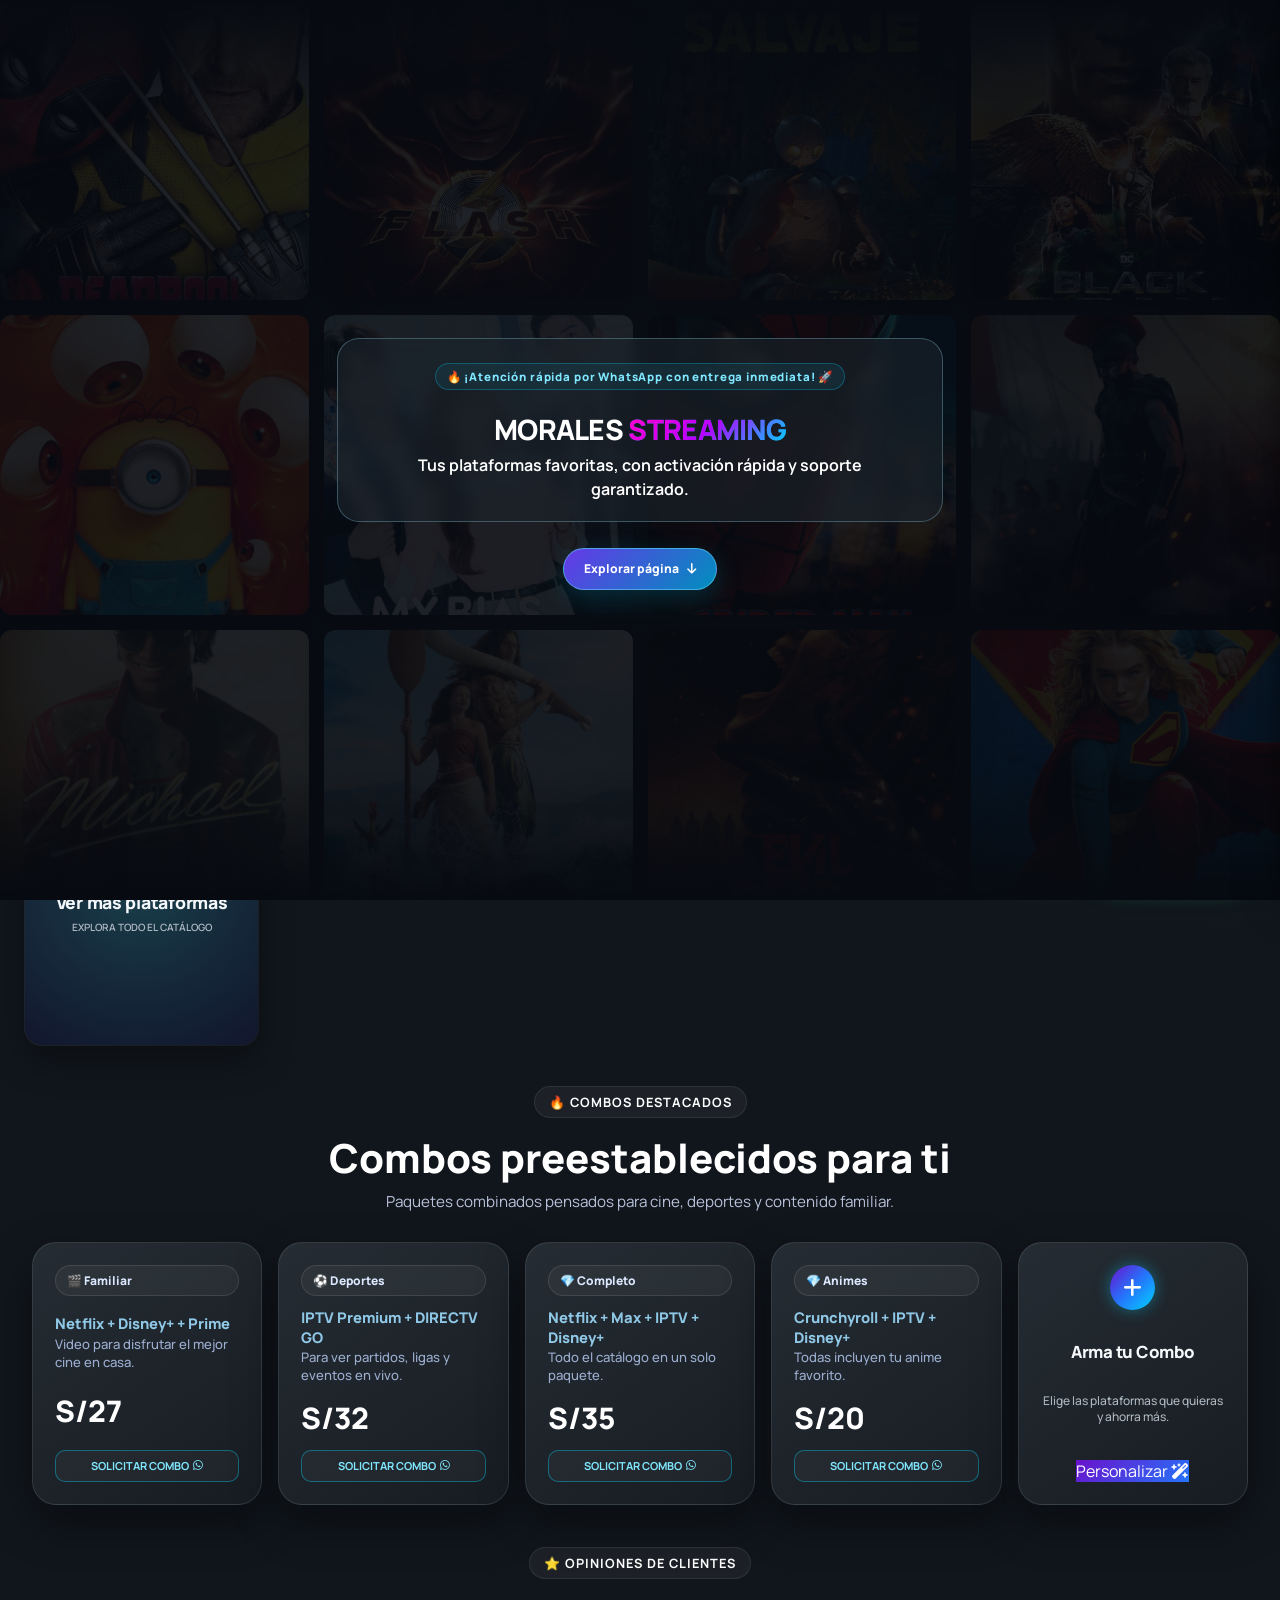
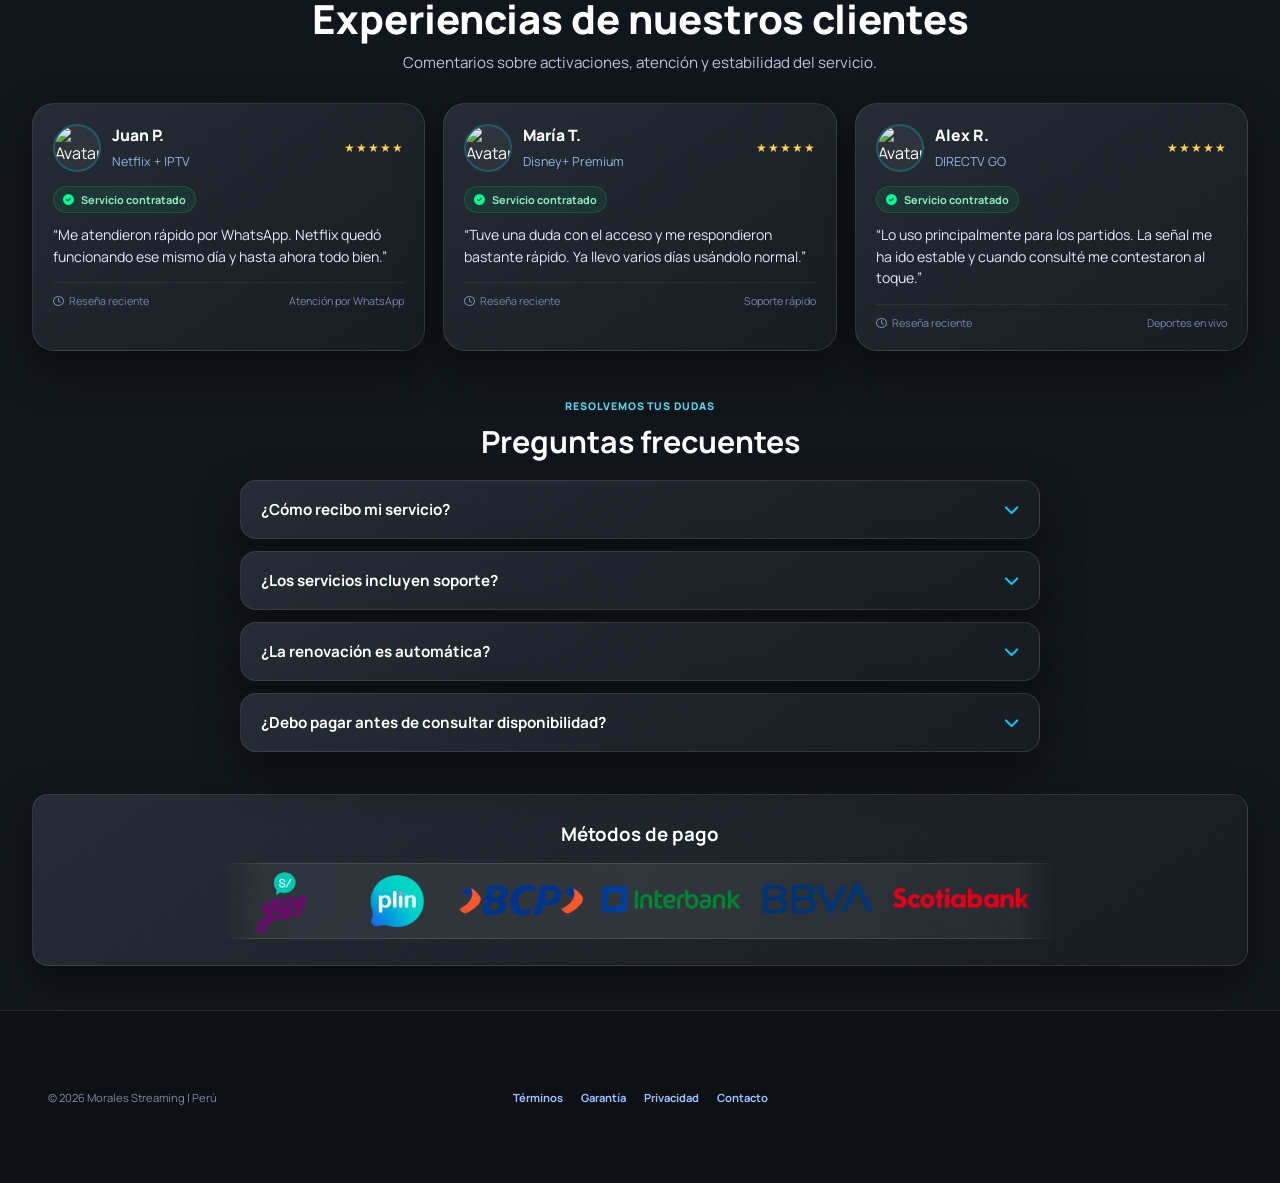
==== index.html @ 4c479de3 "Add files via upload" ====
<!DOCTYPE html>
<html lang="es">
<head>
  <meta charset="UTF-8" />
  <meta name="viewport" content="width=device-width, initial-scale=1.0" />

  <!-- SEO & OPEN GRAPH -->
  <title>Morales Streaming | Cuentas Premium</title>
  <meta name="description" content="Cuentas premium de streaming, IPTV, música y productividad. Activación inmediata y soporte garantizado en Perú." />
  <meta property="og:title" content="Morales Streaming | Cuentas Premium" />
  <meta property="og:description" content="Disfruta tus plataformas favoritas como Netflix, Disney+, DGO e IPTV con entrega inmediata y garantía." />
  <meta property="og:image" content="assets/brand/morales-streaming.png" />
  <meta property="og:type" content="website" />
  <meta property="og:url" content="https://tienda-morales-streaming.vercel.app/" />
  <meta property="og:site_name" content="Morales Streaming" />
  <meta name="twitter:card" content="summary_large_image" />
  <meta name="twitter:title" content="Morales Streaming | Cuentas Premium" />
  <meta name="twitter:description" content="Streaming, TV, música y productividad con atención directa por WhatsApp." />
  <meta name="twitter:image" content="assets/brand/morales-streaming.png" />
  <link rel="canonical" href="https://tienda-morales-streaming.vercel.app/" />
  <link rel="icon" type="image/png" href="assets/brand/morales-streaming.png" />

  <link rel="preconnect" href="https://fonts.googleapis.com" />
  <link rel="preconnect" href="https://fonts.gstatic.com" crossorigin />
  <link href="https://fonts.googleapis.com/css2?family=Manrope:wght@400;500;600;700;800&display=swap" rel="stylesheet">
  <link rel="stylesheet" href="https://cdnjs.cloudflare.com/ajax/libs/font-awesome/6.5.1/css/all.min.css" />

  <script>
    try {
      const pageUrl = new URL(window.location.href);
      if (pageUrl.searchParams.get("sync") === "1") {
        document.documentElement.classList.add("skip-welcome");
        pageUrl.searchParams.delete("sync");
        window.history.replaceState(null, "", pageUrl.toString());
      }
    } catch (error) {}
    try {
      if (localStorage.getItem('morales-theme') === 'light') {
        document.documentElement.classList.add('light-mode');
      }
    } catch (error) {}
  </script>

  <!-- Enlace a tu archivo CSS externo -->
  <link rel="stylesheet" href="css/styles.css" />
  <link rel="stylesheet" href="css/theme.css" />
</head>
<body>

  <!-- LOADER PROMOCIONAL -->
  <div class="loader" id="loader">
    <div class="loader-orb loader-orb-one"></div>
    <div class="loader-orb loader-orb-two"></div>

    <div class="promo-loader-box">
      <div class="loader-logo"><span class="loader-brand-morales">MORALES</span> <span class="loader-brand-streaming">STREAMING</span></div>

      <span class="promo-loader-tag">🔥 OFERTAS TODOS LOS DÍAS</span>

      <h2>Todo listo para disfrutar</h2>

      <p>Activación inmediata · Soporte por WhatsApp</p>

      <div class="loader-spinner-bar"></div>
    </div>
  </div>

<!-- NAVBAR FIJA -->
<div class="top-bar-container">
  <nav class="top-bar">

    <div class="brand-left-box">
      <a href="?sync=1" class="logo-link" title="Sincronizar catálogo">
        <img
          src="assets/brand/morales-streaming.png"
          alt="Morales Logo Mini"
          class="brand-logo-mini"
          loading="lazy"
        />
      </a>

      <!-- TEXTO SOLO PARA CELULAR -->
      <div class="mobile-brand-name">
        MORALES <strong>STREAMING</strong>
      </div>

<!-- TEXTO DE PC -->
<div class="brand-mini" aria-label="Morales Streaming">
  <span class="brand-morales">MORALES</span>
  <span class="brand-streaming">STREAMING</span>
</div>

    </div>

    <!-- BUSCADOR -->
    <label class="search-box" id="searchBox">
      <i class="fa-solid fa-magnifying-glass"></i>

      <input
        id="searchInput"
        type="search"
        placeholder="Buscar Netflix, Disney, IPTV, Max..."
      />

      <button
        id="clearSearchBtn"
        type="button"
        style="display:none; background:none; border:none; color:var(--text-gray); cursor:pointer; padding:0 4px; font-size:0.85rem;"
        title="Limpiar búsqueda"
      >
        <i class="fa-solid fa-xmark"></i>
      </button>
    </label>


    <!-- LUPA SOLO CELULAR -->
    <button
      type="button"
      id="mobileSearchBtn"
      class="mobile-search-btn"
      aria-label="Buscar"
    >
      <i class="fa-solid fa-magnifying-glass"></i>
    </button>


    <!-- MENÚ DE INFORMACIÓN / MÁS -->
    <button type="button" id="mobileMoreBtn" class="mobile-more-btn" aria-label="Más opciones" aria-expanded="false">
      <i class="fa-solid fa-ellipsis-vertical"></i>
    </button>

    <!-- NAVEGACIÓN PC -->
    <div class="top-actions">

      <a href="#planes" class="top-link">
        Planes
      </a>

      <a href="#pagos" class="top-link">
        Pagos
      </a>

      <a href="#combos" class="top-link">
        Combos
      </a>

      <a
        href="#"
        onclick="openCustomComboModal(); return false;"
        class="top-link combo-nav-btn"
      >
        ✨ Armar Combo
      </a>

      <button type="button" class="top-link desktop-info-link" data-info-panel="referrals">
        <i class="fa-solid fa-gift"></i> Referidos
      </button>

      <button type="button" class="top-link desktop-info-link" data-info-panel="howto">
        <i class="fa-solid fa-bag-shopping"></i> Cómo comprar
      </button>

      <button
        id="cart-btn"
        class="top-link"
        style="background:rgba(255,255,255,0.08); border:1px solid rgba(255,255,255,0.15); cursor:pointer; display:inline-flex; align-items:center; gap:6px;"
      >
        <i class="fa-solid fa-cart-shopping"></i>

        Carrito

        <span
          id="cart-count"
          style="background:var(--accent,#00d4ff); color:#000; font-size:0.7rem; padding:1px 6px; border-radius:99px; font-weight:800;"
        >
          0
        </span>
      </button>

      <button id="theme-toggle" class="top-link theme-toggle" type="button" aria-label="Activar modo claro" title="Activar modo claro">
        <i class="fa-solid fa-sun" aria-hidden="true"></i>
        <span class="theme-toggle-label">Claro</span>
      </button>

    </div>

  </nav>
</div>

  <div class="more-menu" id="moreMenu" aria-hidden="true">
    <button type="button" data-info-panel="referrals"><i class="fa-solid fa-gift"></i><span><strong>Programa de referidos</strong><small>Invita y gana descuentos</small></span></button>
    <button type="button" data-info-panel="howto"><i class="fa-solid fa-bag-shopping"></i><span><strong>Cómo comprar</strong><small>Proceso, disponibilidad y renovación</small></span></button>
    <button type="button" data-theme-toggle><i class="fa-solid fa-sun"></i><span><strong>Modo claro</strong><small>Cambia la apariencia de la tienda</small></span></button>
  </div>

  <!-- NAVEGACIÓN INFERIOR SOLO PARA CELULAR -->
  <nav class="mobile-bottom-nav" aria-label="Navegación móvil">
    <a href="#planes" class="mobile-nav-item active" data-mobile-section="productos">
      <i class="fa-solid fa-table-cells-large"></i>
      <span>Productos</span>
    </a>
    <a href="#combos" class="mobile-nav-item" data-mobile-section="combos">
      <i class="fa-solid fa-layer-group"></i>
      <span>Combos</span>
    </a>
    <a href="#pagos" class="mobile-nav-item" data-mobile-section="pagos">
      <i class="fa-solid fa-wallet"></i>
      <span>Pagos</span>
    </a>
    <button type="button" class="mobile-nav-item mobile-cart-btn" id="mobile-cart-btn">
      <span class="mobile-cart-icon-wrap">
        <i class="fa-solid fa-cart-shopping"></i>
        <span id="mobile-cart-count" class="mobile-cart-count">0</span>
      </span>
      <span>Carrito</span>
    </button>
  </nav>

  <!-- HERO MODERNO -->
  <header>
    <div class="hero-modern">

      <!-- 🚀 FONDO ANIMADO CON PÓSTERS VERTICALES -->
      <div class="hero-streaming-bg">
        <div class="hero-scroll-col up">
          <img src="assets/posters/slide-01.jpg" alt="Poster" loading="lazy">
          <img src="assets/posters/slide-02.jpg" alt="Poster" loading="lazy">
          <img src="assets/posters/slide-03.jpg" alt="Poster" loading="lazy">
          <img src="assets/posters/slide-04.jpg" alt="Poster" loading="lazy">
        </div>
        <div class="hero-scroll-col down">
          <img src="assets/posters/slide-05.jpg" alt="Poster" loading="lazy">
          <img src="assets/posters/slide-06.jpg" alt="Poster" loading="lazy">
          <img src="assets/posters/slide-07.jpg" alt="Poster" loading="lazy">
          <img src="assets/posters/slide-01.jpg" alt="Poster" loading="lazy">
        </div>
        <div class="hero-scroll-col up">
          <img src="assets/posters/robot-salvaje.webp" alt="Poster" loading="lazy">
          <img src="assets/posters/slide-09.jpg" alt="Poster" loading="lazy">
          <img src="assets/posters/slide-10.jpg" alt="Poster" loading="lazy">
          <img src="assets/posters/slide-04.jpg" alt="Poster" loading="lazy">
        </div>
        <div class="hero-scroll-col down">
          <img src="assets/posters/slide-11.jpg" alt="Poster" loading="lazy">
          <img src="assets/posters/slide-12.jpg" alt="Poster" loading="lazy">
          <img src="assets/posters/slide-13.jpg" alt="Poster" loading="lazy">
          <img src="assets/posters/slide-14.jpg" alt="Poster" loading="lazy">
        </div>
      </div>

      <!-- TUS TEXTOS DEL HERO -->
      <span class="promo-loader-tag">🔥 ¡Atención rápida por WhatsApp con entrega inmediata! 🚀</span>
      <h1>Cuentas <span class="gradient-text">100% Garantizadas</span></h1>
      <p class="hero-sub">Disfruta del mejor cine, series y deportes en alta resolución con entrega inmediata.</p>
    </div>
  </header>

  <!-- FILTROS DE CATEGORÍA -->
  <section class="dashboard-filter-section catalog-tools-v3" id="planes">
    <div class="catalog-heading">
      <h2>Explora nuestras plataformas</h2>
      <p>Elige una categoría y encuentra tu servicio favorito.</p>
    </div>
    <div class="category-filter category-filter-v3" aria-label="Categorías del catálogo">
      <button class="category-chip active" data-category-filter="top"><i class="fa-solid fa-fire"></i> Top vendidos</button>
      <button class="category-chip" data-category-filter="all"><i class="fa-solid fa-border-all"></i> Todo</button>
      <button class="category-chip" data-category-filter="streaming"><i class="fa-solid fa-film"></i> Streaming</button>
      <button class="category-chip" data-category-filter="tv"><i class="fa-solid fa-tv"></i> IPTV / TV</button>
      <button class="category-chip" data-category-filter="sports"><i class="fa-solid fa-futbol"></i> Deportes</button>
      <button class="category-chip" data-category-filter="music"><i class="fa-solid fa-music"></i> Música</button>
      <button class="category-chip" data-category-filter="anime"><i class="fa-solid fa-tag"></i> Anime</button>
      <button class="category-chip" data-category-filter="movies"><i class="fa-solid fa-tag"></i> Películas</button>
      <button class="category-chip" data-category-filter="productivity"><i class="fa-solid fa-tag"></i> Productividad</button>
      <button class="category-chip" data-category-filter="design"><i class="fa-solid fa-tag"></i> Diseño</button>
      <button class="category-chip" data-category-filter="software"><i class="fa-solid fa-tag"></i> Software</button>
      <button type="button" class="category-more-toggle" aria-expanded="false">Más categorías <i class="fa-solid fa-chevron-down"></i></button>
    </div>

    <div class="catalog-control-bar-v3">
      <label class="catalog-sort-v3">Ordenar
        <select id="catalogSort">
          <option value="featured">Destacados</option>
          <option value="price-asc">Precio: menor a mayor</option>
          <option value="price-desc">Precio: mayor a menor</option>
          <option value="name">Nombre</option>
        </select>
      </label>
      <label class="catalog-check-v3"><input id="availableOnly" type="checkbox"> Solo disponibles</label>
      <label class="catalog-check-v3"><input id="offersOnly" type="checkbox"> Solo ofertas</label>
    </div>
  </section>

  <!-- CONTENEDOR DE TARJETAS -->
  <div class="search-suggestion" id="searchSuggestion" hidden></div>
  <main class="container" id="cardsContainer">

    <!-- 1. NETFLIX -->
    <article class="card" data-name="netflix ultra premium streaming 4k peliculas" data-platform="netflix" data-category="streaming">
      <div class="card-inner">
        <span class="card-tag">🟢 Disponible</span>
        <span class="card-mini-badge">🔥 Más vendido</span>
        <div class="logo-wrap">
          <div class="brand-logo-card">
            <img src="assets/products/netflix.png" alt="Netflix" loading="lazy">
          </div>
        </div>
        <div class="info-block">
          <div class="text-group">
            <div class="plan-title">Netflix</div>
            <div class="plan-duration">4K UHD • Cuenta</div>
          </div>
          <div class="price-container-card">
            <span class="old-price-card">S/18.00</span>
            <div class="price-tag"><span class="current-price-val">S/16</span></div>
          </div>
        </div>
        <div class="card-buttons-wrapper">
          <button class="btn-buy"><i class="fa-solid fa-eye"></i> Ver Detalles</button>
          <button type="button" class="add-to-cart-btn" title="Añadir al carrito">
            <i class="fa-solid fa-cart-plus"></i>
          </button>
        </div>
      </div>
    </article>

    <!-- 2. DISNEY -->
    <article class="card" data-name="disney premium star deporte espn series" data-platform="disney" data-category="streaming">
      <div class="card-inner">
        <span class="card-tag">⚡ Instantáneo</span>
        <div class="logo-wrap">
          <div class="brand-logo-card">
            <img src="assets/products/disney.png" alt="Disney+" loading="lazy">
          </div>
        </div>
        <div class="info-block">
          <div class="text-group"><div class="plan-title">Disney+ Premium</div><div class="plan-duration">ESPN • Perfil</div></div>
          <div class="price-container-card">
            <span class="old-price-card">S/14.00</span>
            <div class="price-tag"><span class="current-price-val">S/12</span></div>
          </div>
        </div>
        <div class="card-buttons-wrapper">
          <button class="btn-buy"><i class="fa-solid fa-eye"></i> Ver Detalles</button>
          <button type="button" class="add-to-cart-btn" title="Añadir al carrito">
            <i class="fa-solid fa-cart-plus"></i>
          </button>
        </div>
      </div>
    </article>

    <!-- 3. MOVISTAR TV -->
    <article class="card" data-name="movistar tv canales deporte tv en vivo cable" data-platform="movistar" data-category="tv">
      <div class="card-inner">
        <span class="card-tag">📺 Cable</span>
        <span class="card-mini-badge">🟡 Últimos 3</span>
        <div class="logo-wrap">
          <div class="brand-logo-card">
            <img src="assets/products/movistar-tv.jpg" alt="Movistar TV" loading="lazy">
          </div>
        </div>
        <div class="info-block">
          <div class="text-group"><div class="plan-title">Movistar TV</div><div class="plan-duration">+130 Canales • En Vivo</div></div>
          <div class="price-container-card">
            <span class="old-price-card">S/25.00</span>
            <div class="price-tag"><span class="current-price-val">S/20</span></div>
          </div>
        </div>
        <div class="card-buttons-wrapper">
          <button class="btn-buy"><i class="fa-solid fa-eye"></i> Ver Detalles</button>
          <button type="button" class="add-to-cart-btn" title="Añadir al carrito">
            <i class="fa-solid fa-cart-plus"></i>
          </button>
        </div>
      </div>
    </article>

    <!-- 4. DIRECTV GO -->
    <article class="card" data-name="directv go deportes tv premium liga 1 max dgo dtv" data-platform="directvgo" data-category="tv">
      <div class="card-inner">
        <span class="card-tag">⚽ Deportes</span>
        <span class="card-mini-badge">🟡 Últimos 2</span>
        <div class="logo-wrap">
          <div class="brand-logo-card">
            <img src="assets/products/directv-go.png" alt="Directv GO" loading="lazy">
          </div>
        </div>
        <div class="info-block">
          <div class="text-group"><div class="plan-title">Directv GO</div><div class="plan-duration">Liga 1 Max • Deportes</div></div>
          <div class="price-container-card">
            <span class="old-price-card">S/35.00</span>
            <div class="price-tag"><span class="current-price-val">S/28</span></div>
          </div>
        </div>
        <div class="card-buttons-wrapper">
          <button class="btn-buy"><i class="fa-solid fa-eye"></i> Ver Detalles</button>
          <button type="button" class="add-to-cart-btn" title="Añadir al carrito">
            <i class="fa-solid fa-cart-plus"></i>
          </button>
        </div>
      </div>
    </article>

    <!-- 5. YOUTUBE -->
    <article class="card" data-name="youtube premium music sin anuncios videos pro" data-platform="youtube" data-category="music">
      <div class="card-inner">
        <span class="card-tag">🎵 Premium</span>
        <div class="logo-wrap">
          <div class="brand-logo-card">
            <img src="assets/products/youtube.png" alt="YouTube" loading="lazy">
          </div>
        </div>
        <div class="info-block">
          <div class="text-group"><div class="plan-title">YouTube Pro</div><div class="plan-duration">Sin Anuncios • Music</div></div>
          <div class="price-container-card">
            <span class="old-price-card">S/10.00</span>
            <div class="price-tag"><span class="current-price-val">S/8</span></div>
          </div>
        </div>
        <div class="card-buttons-wrapper">
          <button class="btn-buy"><i class="fa-solid fa-eye"></i> Ver Detalles</button>
          <button type="button" class="add-to-cart-btn" title="Añadir al carrito">
            <i class="fa-solid fa-cart-plus"></i>
          </button>
        </div>
      </div>
    </article>

    <!-- 6. MAX -->
    <article class="card" data-name="max hbo estrenos cine 4k series warner dc hbomax" data-platform="max" data-category="streaming">
      <div class="card-inner">
        <span class="card-tag">🎬 Estrenos</span>
        <div class="logo-wrap">
          <div class="brand-logo-card">
            <img src="assets/products/hbo-max.png" alt="Max" loading="lazy">
          </div>
        </div>
        <div class="info-block">
          <div class="text-group"><div class="plan-title">HBO Max</div><div class="plan-duration">Cine • Series Exclusivas</div></div>
          <div class="price-container-card">
            <span class="old-price-card">S/10.00</span>
            <div class="price-tag"><span class="current-price-val">S/8</span></div>
          </div>
        </div>
        <div class="card-buttons-wrapper">
          <button class="btn-buy"><i class="fa-solid fa-eye"></i> Ver Detalles</button>
          <button type="button" class="add-to-cart-btn" title="Añadir al carrito">
            <i class="fa-solid fa-cart-plus"></i>
          </button>
        </div>
      </div>
    </article>

    <!-- 🚀 TARJETA ESPECIAL "VER MÁS" -->
    <article class="card more-platforms-card" onclick="verTodasLasPlataformas()" data-category="top">
      <div class="card-inner" style="justify-content: center; align-items: center; text-align: center; background: radial-gradient(circle at center, rgba(0,212,255,0.15), rgba(18,22,45,0.98));">
        <div style="width: 65px; height: 65px; border-radius: 50%; background: linear-gradient(135deg, #6a11cb, #2575fc, #00d4ff); display: grid; place-items: center; margin-bottom: 14px; box-shadow: 0 0 20px rgba(0,212,255,0.4);">
          <i class="fa-solid fa-plus" style="font-size: 1.8rem; color: #ffffff;"></i>
        </div>
        <h3 class="plan-title" style="font-size: 1.1rem !important; margin-bottom: 4px;">Ver más plataformas</h3>
        <p class="plan-duration" style="color: var(--text-gray) !important;">Explora todo el catálogo</p>
      </div>
    </article>

  </main>

  <div class="no-results-msg" id="noResultsMsg">
    <i class="fa-solid fa-magnifying-glass-minus"></i>
    <h3>¿No encuentras la plataforma que buscas?</h3>
    <p>Escríbenos directamente por WhatsApp y te la conseguimos al instante.</p>
    <a href="https://api.whatsapp.com/send?phone=51935111590&text=%F0%9F%90%B1%E2%80%8D%E2%AC%9B%20%21Hola%21%20Buscaba%20una%20plataforma%20en%20tu%20web%20y%20no%20la%20encontr%C3%A9.%20%C2%BFTienes%20disponibilidad%3F" target="_blank" class="btn-action-custom">
      <i class="fab fa-whatsapp"></i> Consultar disponibilidad
    </a>
  </div>

  <!-- COMBOS PREESTABLECIDOS -->
  <section class="combo-premium-section combos-final-section" id="combos">
    <div class="reviews-header">
      <span class="reviews-mini">🔥 COMBOS DESTACADOS</span>
      <h2>Combos preestablecidos para ti</h2>
      <p>Paquetes combinados pensados para cine, deportes y contenido familiar.</p>
    </div>
    <div class="combo-premium-grid">
      <article class="combo-premium-card">
        <span class="combo-label">🎬 Familiar</span>
        <h3>Combo Familiar</h3>
        <p><strong class="combo-platforms">Netflix + Disney+ + Prime</strong><span class="combo-description">Video para disfrutar el mejor cine en casa.</span></p>
        <div class="combo-price-mini">S/27</div>
        <a class="combo-action" href="https://api.whatsapp.com/send?phone=51935111590&text=Hola%20quiero%20el%20Combo%20Familiar" target="_blank">
          Solicitar combo <i class="fab fa-whatsapp"></i>
        </a>
      </article>

      <article class="combo-premium-card">
        <span class="combo-label">⚽ Deportes</span>
        <h3>Combo Deportes</h3>
        <p><strong class="combo-platforms">IPTV Premium + DIRECTV GO</strong><span class="combo-description">Para ver partidos, ligas y eventos en vivo.</span></p>
        <div class="combo-price-mini">S/32</div>
        <a class="combo-action" href="https://api.whatsapp.com/send?phone=51935111590&text=Hola%20quiero%20el%20Combo%20Deportes" target="_blank">
          Solicitar combo <i class="fab fa-whatsapp"></i>
        </a>
      </article>

      <article class="combo-premium-card">
        <span class="combo-label">💎 Completo</span>
        <h3>Combo Total</h3>
        <p><strong class="combo-platforms">Netflix + Max + IPTV + Disney+</strong><span class="combo-description">Todo el catálogo en un solo paquete.</span></p>
        <div class="combo-price-mini">S/35</div>
        <a class="combo-action" href="https://api.whatsapp.com/send?phone=51935111590&text=Hola%20quiero%20el%20Combo%20Total" target="_blank">
          Solicitar combo <i class="fab fa-whatsapp"></i>
        </a>
      </article>

      <article class="combo-premium-card">
        <span class="combo-label">💎 Animes</span>
        <h3>Combo Animes</h3>
        <p><strong class="combo-platforms">Crunchyroll + IPTV + Disney+</strong><span class="combo-description">Todas incluyen tu anime favorito.</span></p>
        <div class="combo-price-mini">S/20</div>
        <a class="combo-action" href="https://api.whatsapp.com/send?phone=51935111590&text=Hola%20quiero%20el%20Combo%20Animes" target="_blank">
          Solicitar combo <i class="fab fa-whatsapp"></i>
        </a>
      </article>

      <!-- 🚀 QUINTA TARJETA: ARMA TU PROPIO COMBO -->
      <article class="combo-premium-card" onclick="openCustomComboModal()" style="cursor: pointer; justify-content: center; align-items: center; text-align: center; background: radial-gradient(circle at center, rgba(0,212,255,0.15), rgba(18,22,45,0.98));">
        <div style="width: 45px; height: 45px; border-radius: 50%; background: linear-gradient(135deg, #6a11cb, #2575fc, #00d4ff); display: grid; place-items: center; margin-bottom: 8px; box-shadow: 0 0 15px rgba(0,212,255,0.4);">
          <i class="fa-solid fa-plus" style="font-size: 1.3rem; color: #ffffff;"></i>
        </div>
        <h3 style="font-size: 1.05rem !important; margin-bottom: 4px;">Arma tu Combo</h3>
        <p style="font-size: 0.75rem !important; color: var(--text-gray) !important; margin: 0 0 10px !important;">Elige las plataformas que quieras y ahorra más.</p>
        <span class="combo-action" style="margin-top: 0 !important; background: linear-gradient(135deg, #6a11cb, #2575fc) !important; color: #fff !important;">
          Personalizar <i class="fa-solid fa-wand-magic-sparkles"></i>
        </span>
      </article>
    </div>
  </section>

  <!-- OPINIONES -->
  <section class="reviews-modern-section">
    <div class="reviews-header">
      <span class="reviews-mini">⭐ OPINIONES DE CLIENTES</span>
      <h2>Experiencias de nuestros clientes</h2>
      <p>Comentarios sobre activaciones, atención y estabilidad del servicio.</p>
    </div>

    <div class="reviews-modern-grid">

      <article class="review-modern-card">
        <div class="review-card-head">
          <img
            class="review-photo"
            src="https://api.dicebear.com/9.x/avataaars/svg?seed=JuanP&backgroundColor=312e81"
            alt="Avatar ilustrado de Juan P."
            loading="lazy"
          />

          <div class="review-person">
            <h4>Juan P.</h4>
            <span>Netflix + IPTV</span>
          </div>

          <div class="review-stars" aria-label="5 estrellas">★★★★★</div>
        </div>

        <div class="review-service-badge">
          <i class="fa-solid fa-circle-check"></i>
          Servicio contratado
        </div>

        <p class="review-text">
          “Me atendieron rápido por WhatsApp. Netflix quedó funcionando ese mismo día
          y hasta ahora todo bien.”
        </p>

        <div class="review-footer">
          <span><i class="fa-regular fa-clock"></i> Reseña reciente</span>
          <span>Atención por WhatsApp</span>
        </div>
      </article>


      <article class="review-modern-card">
        <div class="review-card-head">
          <img
            class="review-photo"
            src="https://api.dicebear.com/9.x/avataaars/svg?seed=MariaT&backgroundColor=0f766e"
            alt="Avatar ilustrado de María T."
            loading="lazy"
          />

          <div class="review-person">
            <h4>María T.</h4>
            <span>Disney+ Premium</span>
          </div>

          <div class="review-stars" aria-label="5 estrellas">★★★★★</div>
        </div>

        <div class="review-service-badge">
          <i class="fa-solid fa-circle-check"></i>
          Servicio contratado
        </div>

        <p class="review-text">
          “Tuve una duda con el acceso y me respondieron bastante rápido.
          Ya llevo varios días usándolo normal.”
        </p>

        <div class="review-footer">
          <span><i class="fa-regular fa-clock"></i> Reseña reciente</span>
          <span>Soporte rápido</span>
        </div>
      </article>


      <article class="review-modern-card">
        <div class="review-card-head">
          <img
            class="review-photo"
            src="https://api.dicebear.com/9.x/avataaars/svg?seed=AlexR&backgroundColor=1d4ed8"
            alt="Avatar ilustrado de Alex R."
            loading="lazy"
          />

          <div class="review-person">
            <h4>Alex R.</h4>
            <span>DIRECTV GO</span>
          </div>

          <div class="review-stars" aria-label="5 estrellas">★★★★★</div>
        </div>

        <div class="review-service-badge">
          <i class="fa-solid fa-circle-check"></i>
          Servicio contratado
        </div>

        <p class="review-text">
          “Lo uso principalmente para los partidos. La señal me ha ido estable
          y cuando consulté me contestaron al toque.”
        </p>

        <div class="review-footer">
          <span><i class="fa-regular fa-clock"></i> Reseña reciente</span>
          <span>Deportes en vivo</span>
        </div>
      </article>

    </div>

  </section>

  <!-- PREGUNTAS FRECUENTES -->
  <section class="faq-section" id="preguntas">
    <div class="faq-heading">
      <span>RESOLVEMOS TUS DUDAS</span>
      <h2>Preguntas frecuentes</h2>
    </div>
    <div class="faq-container">
      <article class="faq-item">
        <button type="button" class="faq-question" onclick="toggleFaq(this)"><span>¿Cómo recibo mi servicio?</span><i class="fa-solid fa-chevron-down"></i></button>
        <div class="faq-answer">Después de confirmar la disponibilidad y validar el pago, coordinamos la activación y entrega directamente por WhatsApp.</div>
      </article>
      <article class="faq-item">
        <button type="button" class="faq-question" onclick="toggleFaq(this)"><span>¿Los servicios incluyen soporte?</span><i class="fa-solid fa-chevron-down"></i></button>
        <div class="faq-answer">Sí. Durante la vigencia del servicio puedes escribirnos por WhatsApp para revisar cualquier inconveniente con el acceso.</div>
      </article>
      <article class="faq-item">
        <button type="button" class="faq-question" onclick="toggleFaq(this)"><span>¿La renovación es automática?</span><i class="fa-solid fa-chevron-down"></i></button>
        <div class="faq-answer">No. La renovación es opcional y tú decides si deseas continuar el siguiente mes.</div>
      </article>
      <article class="faq-item">
        <button type="button" class="faq-question" onclick="toggleFaq(this)"><span>¿Debo pagar antes de consultar disponibilidad?</span><i class="fa-solid fa-chevron-down"></i></button>
        <div class="faq-answer">No. Primero arma tu pedido y confirma la disponibilidad por WhatsApp; después podrás completar el pago con seguridad.</div>
      </article>
    </div>
  </section>

  <!-- MÉTODOS DE PAGO -->
  <section class="payment-section" id="pagos">
    <h3>Métodos de pago</h3>
    <div class="payment-strip" aria-label="Aceptamos Yape, Plin, BCP, Interbank, BBVA y Scotiabank">
      <div class="payment-strip-track">
        <img src="assets/payments/payment-methods-strip-v4.png" alt="Yape, Plin, BCP, Interbank, BBVA y Scotiabank" loading="lazy" />
        <img src="assets/payments/payment-methods-strip-v4.png" alt="" aria-hidden="true" loading="lazy" />
      </div>
    </div>
  </section>


  <!-- CHECKOUT INTEGRADO — ESTILO V3 -->
  <section class="detail-view checkout-view checkout-v3-view" id="checkoutModal" aria-hidden="true">
    <article class="checkout-v3-panel" role="dialog" aria-modal="true" aria-labelledby="checkoutTitle">
      <button type="button" class="detail-close" id="checkoutClose" aria-label="Cerrar checkout"><i class="fa-solid fa-xmark"></i></button>
      <span class="checkout-step">CHECKOUT</span>
      <h3 id="checkoutTitle">Revisa y confirma tu pedido</h3>
      <p class="checkout-subtitle">Verifica tus productos, el total y el método de pago antes de continuar por WhatsApp.</p>

      <div class="checkout-items" id="checkoutItems"></div>

      <div class="checkout-summary" id="checkoutSummary">
        <div><span>Subtotal</span><strong id="checkoutSubtotal">—</strong></div>
        <div id="checkoutAutomaticRow"><span>Descuento automático</span><strong id="checkoutAutomatic">—</strong></div>
        <div id="checkoutCouponRow"><span>Cupón</span><strong id="checkoutCoupon">—</strong></div>
        <div class="checkout-total-row"><span>Total</span><strong id="checkoutTotal">—</strong></div>
      </div>

      <h4 class="checkout-payment-title-v3">Método de pago</h4>
      <div class="checkout-payment-methods-v3" id="checkoutPaymentMethods">
        <button type="button" class="checkout-pay-choice-v3 active" data-checkout-payment="yape">Yape</button>
        <button type="button" class="checkout-pay-choice-v3" data-checkout-payment="plin">Plin</button>
        <button type="button" class="checkout-pay-choice-v3" data-checkout-payment="transferencia">Transferencia</button>
      </div>

      <div class="checkout-payment-details-v3" id="checkoutPaymentDetails">
        <div class="checkout-payment-total-v3"><span>Total a pagar</span><strong id="checkoutPaymentTotal">—</strong></div>
        <div class="checkout-payment-main-v3">
          <img id="checkoutPaymentQr" src="assets/payments/yape-qr.jpg" alt="QR de Yape">
          <div class="checkout-payment-account-v3">
            <small id="checkoutPaymentLabel">Número Yape</small>
            <strong id="checkoutPaymentAccount">935 111 590</strong>
            <button type="button" id="checkoutCopyPayment"><i class="fa-regular fa-copy"></i> Copiar número</button>
          </div>
        </div>
        <div class="checkout-transfer-v3" id="checkoutTransferText" hidden>
          <p>Selecciona transferencia y solicita los datos actualizados por WhatsApp.</p>
          <div class="checkout-bank-list" aria-label="Bancos disponibles">
            <span class="bank-bcp">BCP</span>
            <span class="bank-interbank">Interbank</span>
            <span class="bank-bbva">BBVA</span>
            <span class="bank-scotia">Scotiabank</span>
          </div>
        </div>
      </div>

      <label class="checkout-confirm-v3"><input id="checkoutConfirmAvailability" type="checkbox"> Confirmar disponibilidad antes de pagar.</label>

      <div class="checkout-actions checkout-actions-v3">
        <button type="button" class="checkout-back" id="checkoutBack"><i class="fa-solid fa-arrow-left"></i> Volver al carrito</button>
        <a id="checkoutConfirmWhatsapp" class="checkout-whatsapp-v3 disabled" href="#" target="_blank" rel="noopener noreferrer" aria-disabled="true"><i class="fa-brands fa-whatsapp"></i> Confirmar por WhatsApp</a>
      </div>
    </article>
  </section>

  <!-- MODAL PAGO -->
  <section class="detail-view" id="paymentModal">
    <div class="detail-panel payment-modal-panel">
      <button type="button" class="detail-close" onclick="closePaymentModal()"><i class="fa-solid fa-xmark"></i></button>
      <span class="payment-eyebrow">PAGO SEGURO</span>
      <h3 id="paymentModalTitle">¿Cómo deseas pagar?</h3>
      <p id="paymentModalHelp">Elige un método. Confirma la disponibilidad por WhatsApp antes de pagar.</p>
      <div class="payment-order-summary">
        <span id="paymentProductName">Servicio seleccionado</span>
        <strong id="paymentProductTotal">—</strong>
      </div>
      <div class="payment-choice-grid">
        <button type="button" class="payment-choice active" data-payment="yape" onclick="selectPaymentOption('yape', this)">Yape</button>
        <button type="button" class="payment-choice" data-payment="plin" onclick="selectPaymentOption('plin', this)">Plin</button>
        <button type="button" class="payment-choice" data-payment="transferencia" onclick="selectPaymentOption('transferencia', this)">Transferencia</button>
      </div>
      <div class="qr-box" id="paymentQrBox">
        <img id="paymentModalQr" src="assets/payments/yape-icon.png" alt="QR de Pago" />
      </div>
      <button id="paymentQrZoomButton" class="payment-qr-download" type="button"><i class="fa-solid fa-expand"></i> Ampliar QR</button>
      <div class="phone-copy-box" id="paymentPhoneBox">
        <span class="phone-number" id="payPhoneNumber">935 111 590</span>
        <button class="btn-copy" onclick="copyNumber()"><i class="fa-solid fa-copy"></i> Copiar</button>
      </div>
      <p id="paymentTransferText" class="payment-transfer-text">Para transferencia bancaria te enviaremos los datos actualizados por WhatsApp.</p>
      <p class="payment-owner">Titular: <strong>Lenin Morales V.</strong></p>
      <details class="payment-instructions">
        <summary><i class="fa-solid fa-circle-info"></i> Cómo completar el pago</summary>
        <ol>
          <li>Abre Yape o Plin y selecciona la opción para escanear un QR.</li>
          <li>Escanea este código y verifica los datos del destinatario.</li>
          <li>Ingresa el total exacto de <strong id="paymentInstructionTotal">—</strong>.</li>
          <li>Después del pago, confirma tu pedido mediante WhatsApp.</li>
        </ol>
      </details>
      <a href="#" id="paymentWhatsapp" class="payment-whatsapp" target="_blank"><i class="fab fa-whatsapp"></i> Confirmar y continuar por WhatsApp</a>
    </div>
  </section>

  <!-- AMPLIACIÓN INTERNA DEL QR -->
  <section class="detail-view" id="qrZoomModal">
    <div class="qr-zoom-panel">
      <button class="detail-close" id="qrZoomClose" aria-label="Cerrar QR"><i class="fa-solid fa-xmark"></i></button>
      <span>Escanea el código desde otro dispositivo</span>
      <img id="qrZoomImage" src="" alt="QR de pago ampliado" />
    </div>
  </section>

  <!-- MODAL DETALLES — ESTILO V3 -->
  <section class="detail-view" id="detailView">
    <article class="detail-panel detail-panel-v3" id="detailPanel" role="dialog" aria-modal="true" aria-labelledby="detailName">
      <button class="detail-close" id="detailClose" aria-label="Cerrar"><i class="fa-solid fa-xmark"></i></button>

      <div class="product-detail-head-v3">
        <img id="detailLogo" src="" alt="" />
        <div class="product-detail-title-v3">
          <span class="detail-stock-v3" id="detailStock">Disponible</span>
          <h2 id="detailName"></h2>
          <p id="detailDescription"></p>
        </div>
      </div>

      <div class="spec-grid-v3" id="detailSpecGrid">
        <div class="spec-v3"><small>Duración</small><strong id="detailDuration">Plan mensual</strong></div>
        <div class="spec-v3"><small>Categoría</small><strong id="detailCategory">Streaming</strong></div>
        <div class="spec-v3"><small>Entrega</small><strong id="detailDelivery">Inmediata</strong></div>
        <div class="spec-v3"><small>Soporte</small><strong id="detailSupport">Garantizado</strong></div>
      </div>

      <section class="detail-section-v3">
        <h3>Qué incluye</h3>
        <ul class="feature-list-v3" id="detailFeatures"></ul>
      </section>

      <section class="detail-section-v3 detail-conditions-v3">
        <h3>Condiciones y garantía</h3>
        <p id="detailConditions">Consulta las condiciones del servicio antes de comprar.</p>
        <p id="detailNote"></p>
      </section>

      <div class="detail-footer-v3">
        <div class="detail-price-v3">
          <del id="detailOldPrice" hidden></del>
          <strong id="detailPrice"></strong>
          <small id="detailPriceDuration">Plan mensual</small>
        </div>

        <div class="detail-qty-v3" aria-label="Cantidad">
          <button id="detailQtyMinus" type="button" aria-label="Restar cantidad"><i class="fa-solid fa-minus"></i></button>
          <strong id="detailQtyValue">1</strong>
          <button id="detailQtyPlus" type="button" aria-label="Sumar cantidad"><i class="fa-solid fa-plus"></i></button>
        </div>

        <button type="button" class="detail-cart-btn-v3" id="detailAddCart"><i class="fa-solid fa-cart-plus"></i> Agregar</button>
        <button type="button" class="detail-buy-btn-v3" id="detailBuyNow"><i class="fa-solid fa-bolt"></i> Comprar ahora</button>
      </div>
    </article>
  </section>

  <!-- MODAL ARMAR COMBO — ESTILO V3 -->
  <section class="detail-view combo-v3-view" id="customComboModal" aria-hidden="true">
    <article class="combo-v3-panel" role="dialog" aria-modal="true" aria-labelledby="comboModalTitle">
      <button class="detail-close" type="button" onclick="closeCustomComboModal()" aria-label="Cerrar combo"><i class="fa-solid fa-xmark"></i></button>
      <div class="combo-v3-head">
        <span class="checkout-step">COMBO PERSONALIZADO</span>
        <h2 id="comboModalTitle">Selecciona tus servicios</h2>
        <p>Elige al menos 2 plataformas. Solo esta lista se desplaza.</p>
      </div>
      <div class="combo-v3-scroll">
        <div class="combo-v3-options" id="comboOptions"></div>
      </div>
      <div class="combo-v3-fixed-footer">
        <div class="combo-v3-summary" id="comboSummaryV3" hidden></div>
        <p class="combo-v3-hint" id="comboHintV3">Selecciona 2 o más servicios para calcular tu precio.</p>
        <button id="buyComboV3" class="combo-v3-buy" type="button" disabled>Comprar combo</button>
      </div>
    </article>
  </section>

  <!-- INFORMACIÓN SECUNDARIA EN MENÚ MÁS -->
  <section class="detail-view info-hub-view" id="infoHubModal" aria-hidden="true">
    <article class="info-hub-panel" role="dialog" aria-modal="true" aria-labelledby="infoHubTitle">
      <button type="button" class="detail-close" id="infoHubClose" aria-label="Cerrar"><i class="fa-solid fa-xmark"></i></button>
      <div id="infoHubContent"></div>
    </article>
  </section>

  <!-- MENSAJES Y CONFIRMACIONES DENTRO DE LA TIENDA -->
  <section class="site-dialog-view" id="siteDialog" aria-hidden="true">
    <article class="site-dialog-panel" role="alertdialog" aria-modal="true" aria-labelledby="siteDialogTitle" aria-describedby="siteDialogMessage">
      <div class="site-dialog-icon" id="siteDialogIcon"><i class="fa-solid fa-circle-info"></i></div>
      <div class="site-dialog-copy">
        <span class="site-dialog-eyebrow">MORALES STREAMING</span>
        <h3 id="siteDialogTitle">Aviso</h3>
        <p id="siteDialogMessage"></p>
      </div>
      <div class="site-dialog-actions">
        <button type="button" class="site-dialog-secondary" id="siteDialogCancel">Cancelar</button>
        <button type="button" class="site-dialog-primary" id="siteDialogAccept">Aceptar</button>
      </div>
    </article>
  </section>

  <footer class="footer-v3-links">
    <div class="footer-v3-inner">
      <p>&copy; 2026 Morales Streaming | Perú</p>
      <nav aria-label="Información legal">
        <a href="terminos.html" data-legal-panel="terms">Términos</a>
        <a href="garantia.html" data-legal-panel="warranty">Garantía</a>
        <a href="privacidad.html" data-legal-panel="privacy">Privacidad</a>
        <a href="contacto.html" data-legal-panel="contact">Contacto</a>
      </nav>
    </div>
  </footer>

  <!-- BOTÓN WHATSAPP -->
  <a href="https://api.whatsapp.com/send?phone=51935111590&text=%F0%9F%90%B1%E2%80%8D%E2%AC%9B%20%21Hola%20Morales%20Streaming%21%20Vengo%20de%20tu%20p%C3%A1gina%20web%20%F0%9F%8C%90%0A%0A%F0%9F%92%AC%20Tengo%20una%20consulta%20general%20sobre%20tus%20servicios%20y%20disponibilidad.%20%C2%BFMe%20brindas%20informaci%C3%B3n%20por%20favor%3F" class="whatsapp-float" target="_blank">
    <i class="fab fa-whatsapp"></i>
    <span>Contactar</span>
  </a>

  <!-- VENTANITA FLASH 1 -->
  <div class="flash-offer-card" id="flashOffer">
    <button class="flash-close" onclick="closeFlashOffer()"><i class="fa-solid fa-xmark"></i></button>
    <div class="flash-content">
      <span class="flash-badge">⚡ ¡SUPER OFERTA FLASH!</span>
      <h4 id="flashTitle">Cargando...</h4>
      <p id="flashSub">Oferta exclusiva por tiempo limitado</p>
      <div class="flash-price-box">
        <span class="flash-old" id="flashOldPrice"></span>
        <span class="flash-new" id="flashNewPrice"></span>
      </div>
      <a href="#" id="flashWhatsappBtn" target="_blank" class="flash-btn">
        <i class="fab fa-whatsapp"></i> Comprar Ahora
      </a>
    </div>
  </div>


  
  <!-- TOAST DE ACTIVIDAD -->
  <div class="live-viewers-toast" id="liveViewersToast" aria-live="polite">
    <span class="live-viewers-dot"></span>
    <span id="liveViewersText">8 personas viendo ahora</span>
  </div>

  <!-- NOTIFICACIÓN TOAST MODERNA -->
  <div id="toastNotification" style="position: fixed; bottom: 30px; left: 50%; transform: translateX(-50%) translateY(100px); background: linear-gradient(135deg, rgba(22, 27, 51, 0.98), rgba(10, 13, 32, 0.98)); border: 1px solid rgba(0, 212, 255, 0.6); color: #ffffff; padding: 12px 24px; border-radius: 999px; font-size: 0.85rem; font-weight: 700; box-shadow: 0 10px 30px rgba(0,0,0,0.6), 0 0 20px rgba(0,212,255,0.3); z-index: 999999; display: flex; align-items: center; gap: 8px; opacity: 0; transition: transform 0.3s ease, opacity 0.3s ease; pointer-events: none;">
    <i class="fa-solid fa-circle-check" style="color: #00ff95; font-size: 1rem;"></i>
    <span id="toastText">¡Número copiado al portapapeles!</span>
  </div>

  <!-- 🚀 BOTÓN SCROLL TO TOP -->
  <button type="button" class="scroll-top-float" id="scrollTopBtn" onclick="scrollToTop()" title="Ir arriba">
    <i class="fa-solid fa-arrow-up"></i>
  </button>

  <div id="cart-overlay" class="cart-overlay" aria-hidden="true"></div>

  <!-- 🛒 PANEL LATERAL DEL CARRITO (ÚNICO) -->
  <div id="cart-modal" style="position: fixed; top: 0; right: -400px; width: 100%; max-width: 380px; height: 100%; background: #0a0d20; border-left: 1px solid rgba(255,255,255,0.1); z-index: 99999; box-shadow: -10px 0 40px rgba(0,0,0,0.7); transition: right 0.3s ease; padding: 24px; display: flex; flex-direction: column;">
    <div style="display: flex; justify-content: space-between; align-items: center; border-bottom: 1px solid rgba(255,255,255,0.1); padding-bottom: 15px;">
      <h3 style="color: #fff; margin: 0; font-size: 1.2rem;"><i class="fa-solid fa-cart-shopping"></i> Tu Carrito</h3>
      <div style="display:flex; align-items:center; gap:14px;">
        <button id="clear-cart" title="Vaciar carrito" aria-label="Vaciar todo el carrito"><i class="fa-solid fa-trash-can"></i><span>Vaciar carrito</span></button>
        <button id="close-cart" aria-label="Cerrar carrito"><i class="fa-solid fa-xmark"></i></button>
      </div>
    </div>

    <div id="cart-items-container" style="flex: 1; overflow-y: auto; padding: 20px 0;">
      <p style="color: var(--text-gray); text-align: center; margin-top: 50px;">Tu carrito está vacío</p>
    </div>

    <div style="border-top: 1px solid rgba(255,255,255,0.1); padding-top: 16px;">
      <div class="cart-coupon-box">
        <label for="cart-coupon-input"><i class="fa-solid fa-ticket"></i> ¿Tienes un cupón?</label>
        <div class="cart-coupon-row">
          <input id="cart-coupon-input" type="text" placeholder="Código de descuento" autocomplete="off" />
          <button id="apply-coupon" type="button">Aplicar</button>
        </div>
        <p id="cart-coupon-message"></p>
      </div>
      <div id="cart-next-tier" style="display:none; text-align:center; font-size:0.75rem; color:#7fdcff; background:rgba(0,212,255,0.1); border:1px dashed rgba(0,212,255,0.3); padding:8px; border-radius:10px; margin-bottom:12px;"></div>

      <div id="cart-discount-badge" style="display:none; text-align:right; margin-bottom:6px;">
        <span style="background: rgba(255, 0, 204, 0.2); border: 1px solid #ff00cc; color: #ff77e9; font-size: 0.7rem; font-weight: 800; padding: 2px 8px; border-radius: 999px;" id="cart-discount-text">🔥 ¡Ahorras S/0!</span>
      </div>
      <div style="display: flex; justify-content: space-between; align-items: baseline; margin-bottom: 15px;">
        <span id="cart-old-total" style="display:none; color:#ff4d6d; text-decoration:line-through; font-size:0.85rem; font-weight:700;"></span>
        <span id="cart-total" style="color: var(--accent, #00d4ff); font-size: 1.1rem; font-weight: bold; margin-left:auto;">Total: —</span>
      </div>
      <button id="checkout-whatsapp" style="width: 100%; background: #25d366; color: #fff; border: none; padding: 14px; border-radius: 12px; font-weight: bold; font-size: 0.95rem; cursor: pointer; display: flex; align-items: center; justify-content: center; gap: 8px; box-shadow: 0 4px 15px rgba(37, 211, 102, 0.3);">
        <i class="fa-solid fa-arrow-right" style="font-size: 1.05rem;"></i> Revisar pedido
      </button>
    </div>
  </div>

  <!-- Enlace a tu archivo JavaScript externo -->
  <script src="js/config.js"></script>
  <script src="js/catalog.js"></script>
  <script src="js/combo.js"></script>
  <script src="js/ui.js"></script>
  <script src="js/api.js"></script>
  <script src="js/cart.js"></script>
  <script src="js/commerce-v3.js"></script>
  <script src="js/main.js"></script>

</body>
</html>
---- css/styles.css ----
/* Compatibility entry point: preserves the original cascade in the same order. */
@import url("base.css");
@import url("layout.css");
@import url("components/cards.css");
@import url("components/sections.css");
@import url("components/modals.css");
@import url("components/promotions.css");
@import url("components/checkout.css");
@import url("responsive.css");
@import url("components/v3-catalog-details.css");
@import url("components/v3-commerce-flow.css");

/* =========================================================
   MARCA NAVBAR — MORALES STREAMING
   ========================================================= */

.brand-mini {
  display: inline-flex;
  align-items: center;
  gap: 3px;

  font-size: 0.82rem;
  font-weight: 800;
  line-height: 1;
  letter-spacing: -0.25px;

  white-space: nowrap;
  text-transform: uppercase;
}

.brand-mini .brand-morales {
  color: #f5f7ff;
}

.brand-mini .brand-streaming {
  color: var(--accent, #00d4ff);
}

/* Misma identidad en móvil y escritorio */
.mobile-brand-name {
  font-weight: 800;
}

.mobile-brand-name strong {
  color: var(--accent, #00d4ff);
}

/* =========================================================
   MEJORAS PENDIENTES INTEGRADAS — 2026-09
   ========================================================= */
.cart-overlay{position:fixed;inset:0;background:rgba(2,5,15,.62);backdrop-filter:blur(2px);z-index:99998;opacity:0;visibility:hidden;transition:.25s ease}.cart-overlay.active{opacity:1;visibility:visible}
#cart-modal{z-index:99999!important}
.mobile-more-btn{display:none}.more-nav-btn{gap:6px!important}.more-menu{position:fixed;top:68px;right:max(24px,calc((100vw - 1250px)/2));z-index:100020;width:min(330px,calc(100% - 24px));padding:8px;border:1px solid rgba(255,255,255,.10);border-radius:16px;background:#0d1226;box-shadow:0 22px 60px rgba(0,0,0,.55);opacity:0;visibility:hidden;transform:translateY(-8px);transition:.2s ease}.more-menu.active{opacity:1;visibility:visible;transform:none}.more-menu button,.more-menu a{width:100%;display:grid;grid-template-columns:34px 1fr;gap:10px;align-items:center;padding:10px;border:0;border-radius:11px;background:transparent;color:#fff;text-align:left;text-decoration:none;font:inherit;cursor:pointer}.more-menu button:hover,.more-menu a:hover{background:rgba(0,212,255,.08)}.more-menu i{color:#55def4;text-align:center}.more-menu strong,.more-menu small{display:block}.more-menu strong{font-size:.76rem}.more-menu small{margin-top:2px;color:#8e9bb2;font-size:.62rem}.info-hub-view{z-index:100040!important}.info-hub-panel{position:relative;width:min(680px,calc(100% - 24px));max-height:calc(100dvh - 28px);overflow:auto;padding:28px;border-radius:22px;background:linear-gradient(155deg,#11172f,#080c1e);border:1px solid rgba(0,212,255,.20);box-shadow:0 28px 90px rgba(0,0,0,.7)}.info-hub-eyebrow{color:#73e7ff;font-size:.67rem;font-weight:900;letter-spacing:.08em}.info-hub-panel h2{margin:8px 40px 7px 0;font-size:1.55rem}.info-hub-panel>div>p{color:#9eabc0}.info-hub-primary{margin-top:18px;min-height:46px;display:flex;align-items:center;justify-content:center;gap:8px;border-radius:12px;background:linear-gradient(135deg,#6637ef,#09c9ef);color:#fff;text-decoration:none;font-weight:850}.info-hub-grid{display:grid;grid-template-columns:1fr 1fr;gap:9px;margin-top:18px}.info-hub-grid article{display:flex;gap:10px;padding:13px;border:1px solid rgba(255,255,255,.08);border-radius:13px;background:rgba(255,255,255,.03)}.info-hub-grid i{color:#42dff3;margin-top:2px}.info-hub-grid strong,.info-hub-grid small{display:block}.info-hub-grid strong{font-size:.78rem}.info-hub-grid small{margin-top:4px;color:#99a7bd;font-size:.68rem;line-height:1.4}.info-hub-faq details{margin-top:9px;padding:12px 14px;border:1px solid rgba(255,255,255,.08);border-radius:12px;background:rgba(255,255,255,.03)}.info-hub-faq summary{cursor:pointer;font-weight:800;font-size:.78rem}.info-hub-faq p{color:#9eabc0;font-size:.70rem;line-height:1.45}
/* Detalle recupera el color de cada plataforma. */
.detail-panel-v3{border-color:color-mix(in srgb,var(--modal-mark,#00d4ff) 52%,rgba(255,255,255,.08))!important;box-shadow:0 24px 70px rgba(0,0,0,.55),0 0 42px var(--modal-glow,rgba(0,212,255,.12))!important;background:radial-gradient(circle at 7% 5%,var(--modal-glow-2,rgba(0,212,255,.10)),transparent 34%),linear-gradient(145deg,#11162b,#090d1c)!important}.detail-section-v3 h3{position:relative}.detail-section-v3 h3:after{content:"";display:block;width:30px;height:2px;margin-top:7px;border-radius:9px;background:var(--modal-mark,#00d4ff)}.spec-v3{border-color:color-mix(in srgb,var(--modal-mark,#00d4ff) 28%,rgba(255,255,255,.08))!important}
/* Combo: logos centrados y uniformes sin deformar. */
.combo-option-v3 img{width:42px!important;height:42px!important;padding:0!important;object-fit:cover!important;object-position:center!important;box-sizing:border-box!important}
/* Checkout: un poco más de espacio útil y mejor respiración. */
.checkout-v3-panel{width:min(740px,calc(100% - 24px));max-height:calc(100dvh - 20px);padding:26px 26px 24px}.checkout-payment-details-v3{padding:14px}.checkout-confirm-v3{margin:15px 0}.checkout-actions-v3{margin-top:2px}
/* Móvil: logos completos y centrados; no se achica la zona visual. */
@media(max-width:650px){.mobile-more-btn{display:grid!important;place-items:center!important;flex:0 0 44px!important;width:44px!important;height:44px!important;border:1px solid rgba(255,255,255,.12)!important;border-radius:14px!important;background:rgba(255,255,255,.06)!important;color:#fff!important;font-size:18px!important}.top-bar{justify-content:flex-start!important}.brand-left-box{margin-right:auto!important}.mobile-search-btn{margin-left:auto!important}.more-menu{top:64px;right:8px;width:min(330px,calc(100% - 16px))}.info-hub-panel{padding:22px 16px}.info-hub-grid{grid-template-columns:1fr}.product-visual-v3{height:126px!important}.product-image-stage-v3{background:#fff!important}.product-image-stage-v3 img{width:100%!important;height:100%!important;padding:10px 12px!important;object-fit:contain!important;object-position:center center!important}.checkout-v3-panel{width:calc(100% - 10px)!important;max-height:calc(100dvh - 10px)!important;padding:19px 14px 18px!important}.checkout-payment-details-v3{padding:13px!important}.checkout-confirm-v3{margin:14px 0!important}}
@media(max-width:430px){.product-visual-v3{height:120px!important}.product-image-stage-v3 img{padding:9px 10px!important}}

/* Diálogos propios: sustituyen las alertas genéricas del navegador. */
.site-dialog-view{position:fixed;inset:0;z-index:100100;display:grid;place-items:center;padding:16px;background:rgba(2,5,16,.78);backdrop-filter:blur(8px);opacity:0;visibility:hidden;transition:.2s ease}.site-dialog-view.active{opacity:1;visibility:visible}.site-dialog-panel{width:min(440px,100%);padding:24px;display:grid;grid-template-columns:48px 1fr;gap:14px;border:1px solid rgba(0,212,255,.22);border-radius:20px;background:linear-gradient(145deg,#131a35,#080c1c);box-shadow:0 28px 80px rgba(0,0,0,.72)}.site-dialog-icon{width:48px;height:48px;display:grid;place-items:center;border-radius:14px;background:rgba(0,212,255,.10);color:#55e3ff;font-size:1.25rem}.site-dialog-view[data-tone="warning"] .site-dialog-icon{background:rgba(255,190,70,.11);color:#ffd36d}.site-dialog-copy{min-width:0}.site-dialog-eyebrow{color:#53dff7;font-size:.62rem;font-weight:900;letter-spacing:.09em}.site-dialog-copy h3{margin:5px 0 7px;color:#fff;font-size:1.15rem}.site-dialog-copy p{margin:0;color:#aab6ca;font-size:.76rem;line-height:1.55}.site-dialog-actions{grid-column:1/-1;display:flex;justify-content:flex-end;gap:9px;margin-top:7px}.site-dialog-actions button{min-height:40px;padding:0 16px;border-radius:10px;font:inherit;font-size:.72rem;font-weight:850;cursor:pointer}.site-dialog-secondary{border:1px solid rgba(255,255,255,.12);background:rgba(255,255,255,.04);color:#c5cede}.site-dialog-primary{border:0;background:linear-gradient(110deg,#00b9e6,#54dfff);color:#041019}

/* Combo y pago más compactos para aprovechar mejor el alto disponible. */
.combo-v3-panel{margin:auto}.combo-v3-head{padding-bottom:10px}.combo-v3-scroll{min-height:0}.combo-v3-fixed-footer{padding-top:10px}.checkout-v3-panel{margin:auto}.checkout-items:empty,.checkout-summary:empty{display:none}.checkout-payment-title-v3{margin-top:12px}.checkout-payment-details-v3{margin-top:8px}.checkout-payment-total-v3{margin-bottom:7px}.checkout-confirm-v3{margin:10px 0!important}.checkout-actions-v3{gap:8px}

@media(max-width:650px){.combo-v3-panel{max-height:calc(100dvh - 10px)!important}.combo-v3-head{padding:16px 14px 8px!important}.combo-v3-head h2{font-size:1.18rem;margin-top:2px}.combo-v3-head p{font-size:.68rem}.combo-option-v3{min-height:58px;padding:7px 9px}.combo-option-v3 img{width:38px!important;height:38px!important}.combo-v3-fixed-footer{padding:8px 14px 11px!important}.combo-v3-summary{margin-bottom:6px;padding:7px 9px}.combo-v3-hint{margin-bottom:6px}.combo-v3-buy{min-height:42px}.checkout-v3-panel{padding:14px 12px 12px!important}.checkout-subtitle{margin-bottom:10px}.checkout-payment-title-v3{margin:10px 0 7px}.checkout-payment-details-v3{padding:10px!important}.checkout-payment-main-v3{gap:10px}.checkout-payment-main-v3 img{width:68px!important;height:68px!important}.checkout-confirm-v3{margin:9px 0!important}.checkout-actions-v3{margin-top:0!important}.site-dialog-panel{padding:19px;grid-template-columns:42px 1fr}.site-dialog-icon{width:42px;height:42px}.site-dialog-actions{display:grid;grid-template-columns:1fr 1fr}.site-dialog-actions button:only-child{grid-column:1/-1}}

/* Simplificación final de tarjetas: sin etiqueta Oferta, Destacado, Precio oferta ni ahorro. */
.image-badge-v3,.featured-label-v3,.price-label-v3,.saving-badge-v3{display:none!important}

/* FAQ visible al final del recorrido, antes de los pagos. */
.faq-heading{text-align:center;margin-bottom:18px}.faq-heading span{color:#58def5;font-size:.66rem;font-weight:900;letter-spacing:.09em}.faq-heading h2{margin:6px 0 0;color:#fff;font-size:clamp(1.35rem,3vw,1.9rem)}.desktop-info-link{font-family:inherit;font-size:.75rem!important;font-weight:500!important;line-height:normal;white-space:nowrap}.desktop-info-link i{color:#53dff6;font-size:.68rem}
.referral-steps{display:grid;gap:9px;margin:18px 0}.referral-steps article{display:grid;grid-template-columns:34px 1fr;gap:11px;align-items:center;padding:11px 12px;border:1px solid rgba(255,255,255,.08);border-radius:12px;background:rgba(255,255,255,.025)}.referral-steps article>span{width:34px;height:34px;display:grid;place-items:center;border-radius:10px;background:linear-gradient(135deg,#7142f5,#13c6ed);color:#fff;font-size:.74rem;font-weight:900}.referral-steps strong,.referral-steps small{display:block}.referral-steps strong{color:#fff;font-size:.76rem}.referral-steps small{margin-top:3px;color:#9eabc0;font-size:.66rem;line-height:1.4}.referral-note{display:flex!important;gap:9px;align-items:flex-start;margin:0 0 14px!important;padding:10px 12px;border-radius:11px;background:rgba(0,212,255,.055);color:#a9b6ca!important;font-size:.66rem!important;line-height:1.45}.referral-note i{color:#52dff5;margin-top:2px}
.checkout-payment-main-v3[hidden],.checkout-transfer-v3[hidden]{display:none!important}.checkout-transfer-v3>p{margin:0 0 10px;color:#aebbd0;font-size:.72rem}.checkout-bank-list{display:grid;grid-template-columns:repeat(4,1fr);gap:7px}.checkout-bank-list span{min-height:38px;display:flex;align-items:center;justify-content:center;padding:0 8px;border:1px solid rgba(255,255,255,.10);border-radius:9px;background:rgba(255,255,255,.04);font-size:.68rem;font-weight:900}.bank-bcp{color:#ff7a38}.bank-interbank{color:#30c797}.bank-bbva{color:#5c96ed}.bank-scotia{color:#ff5264}@media(max-width:520px){.checkout-bank-list{grid-template-columns:repeat(2,1fr)}}

/* Combos alineados con la misma paleta de las tarjetas de productos. */
.combo-premium-card{background:linear-gradient(180deg,rgba(18,22,45,.96),rgba(10,12,30,.98))!important;border:1px solid rgba(0,212,255,.18)!important;box-shadow:0 12px 28px rgba(0,0,0,.28)!important}
.combo-premium-card:hover{border-color:rgba(0,212,255,.42)!important;box-shadow:0 18px 40px rgba(0,0,0,.42),0 0 20px rgba(0,212,255,.14)!important}
.combo-label{background:rgba(255,255,255,.045)!important;border-color:rgba(255,255,255,.10)!important;color:#dce8ff!important}
.combo-premium-card p{color:#9caed0!important}.combo-price-mini{color:#fff!important;font-size:1.85rem!important}
.combo-premium-card a.combo-action,.custom-card-btn{background:rgba(255,255,255,.035)!important;border-color:rgba(0,212,255,.38)!important;color:#7fe8ff!important;box-shadow:none!important}
.combo-premium-card a.combo-action:hover,.custom-card-btn:hover{background:rgba(0,212,255,.10)!important;color:#fff!important;border-color:rgba(0,212,255,.70)!important;box-shadow:none!important;transform:translateY(-1px)!important}

/* Stock: conserva la posición superior, pero mejora nitidez y armonía con la tarjeta. */
.card-badges-v3 .stock-badge-v3{padding:5px 9px!important;border-width:1px!important;border-radius:8px!important;background:#143f38!important;border-color:rgba(79,231,176,.42)!important;color:#b4f8d5!important;font-size:.64rem!important;font-weight:800!important;letter-spacing:.01em!important;line-height:1!important;backdrop-filter:none!important;-webkit-backdrop-filter:none!important;box-shadow:0 3px 10px rgba(0,0,0,.22)!important}
.card-badges-v3 .stock-badge-v3.stock-yellow{background:#4b3b16!important;border-color:rgba(255,210,91,.48)!important;color:#ffe8a1!important}
.card-badges-v3 .stock-badge-v3.stock-red,.card-badges-v3 .stock-badge-v3.off{background:#542638!important;border-color:rgba(255,119,145,.48)!important;color:#ffc0cc!important}
.card-badges-v3 .stock-badge-v3 i{font-size:.57rem!important;margin-right:2px}

/* Pie de página: reserva la esquina derecha para los botones flotantes. */
@media (min-width:901px){.footer-v3-inner{display:grid!important;grid-template-columns:1fr auto 1fr!important;position:relative}.footer-v3-inner>p{justify-self:start}.footer-v3-inner>nav{grid-column:2;justify-self:center}.footer-v3-inner:after{content:"";display:block;grid-column:3;width:180px;justify-self:end}}
---- css/theme.css ----
/* Tema claro opcional. El modo oscuro original permanece como predeterminado. */
html.light-mode {
  color-scheme: light;
  --bg-body: #f3efe9;
  --card-bg: #fffaf4;
  --text-white: #292832;
  --text-gray: #6b665f;
  --accent: #008eae;
  --primary-grad: linear-gradient(135deg, #e000a8 0%, #5b35db 48%, #008eae 100%);
  --btn-grad: linear-gradient(135deg, #6638e8 0%, #008fbd 100%);
  --shadow: 0 16px 38px rgba(27, 43, 72, .13);
}

html.light-mode body {
  background: radial-gradient(circle at top left, rgba(255, 0, 204, .055), transparent 32%), radial-gradient(circle at top right, rgba(0, 142, 174, .065), transparent 35%), var(--bg-body);
}
html.light-mode .top-bar-container,
html.light-mode .top-bar { background: rgba(255,255,255,.94) !important; border-color: rgba(25,48,82,.12) !important; }
html.light-mode .brand-mini .brand-morales,
html.light-mode .mobile-brand-name { color: #172033; }
html.light-mode .search-box,
html.light-mode .top-link,
html.light-mode .mobile-search-btn,
html.light-mode .mobile-more-btn { color: #26334a !important; background: rgba(28,48,78,.045) !important; border-color: rgba(28,48,78,.14) !important; }
html.light-mode .search-box input { color: #172033; }
html.light-mode .search-box input::placeholder { color: #7b8798; }
html.light-mode .product-card-v3,
html.light-mode .combo-premium-card,
html.light-mode .payment-section,
html.light-mode .referral-card,
html.light-mode .flash-offer-card { background: #fffaf4 !important; border-color: rgba(93,77,58,.16) !important; box-shadow: var(--shadow) !important; }
html.light-mode .product-card-v3 .plan-title,
html.light-mode .product-heading-v3 h3,
html.light-mode .combo-premium-card h3,
html.light-mode .payment-section h3 { color: #172033 !important; }
html.light-mode .product-card-v3 .plan-description,
html.light-mode .combo-premium-card p,
html.light-mode .payment-section-intro,
html.light-mode .banks-text { color: var(--text-gray) !important; }
html.light-mode .more-menu,
html.light-mode .info-hub-panel,
html.light-mode .site-dialog-panel,
html.light-mode .checkout-v3-panel,
html.light-mode .combo-v3-panel,
html.light-mode .payment-modal-panel { background: linear-gradient(155deg,#fffaf4,#f1ece5) !important; border-color: rgba(28,104,138,.22) !important; box-shadow: 0 28px 80px rgba(78,61,41,.18) !important; color: #292832; }
html.light-mode .more-menu button,
html.light-mode .more-menu a { color: #172033; }
html.light-mode .more-menu small,
html.light-mode .info-hub-panel>div>p,
html.light-mode .info-hub-grid small,
html.light-mode .info-hub-faq p { color: #5f6b7f; }
html.light-mode .info-hub-grid article,
html.light-mode .info-hub-faq details,
html.light-mode .referral-steps article { background: rgba(28,104,138,.045); border-color: rgba(28,57,94,.12); }
html.light-mode .info-hub-panel h2,
html.light-mode .site-dialog-copy h3,
html.light-mode .checkout-v3-panel h2,
html.light-mode .combo-v3-panel h2 { color: #172033; }
html.light-mode .site-dialog-copy p,
html.light-mode .checkout-v3-panel p,
html.light-mode .combo-v3-panel p { color: #5f6b7f; }
html.light-mode .theme-toggle { color: #006e8b !important; }
html.light-mode .product-card-v3,
html.light-mode .payment-section,
html.light-mode .combo-premium-card,
html.light-mode #cart-modal,
html.light-mode .detail-panel-v3,
html.light-mode .checkout-v3-panel,
html.light-mode .combo-v3-panel { background-color: #fffaf4 !important; }
html.light-mode .detail-panel-v3,
html.light-mode .checkout-v3-panel,
html.light-mode .combo-v3-panel,
html.light-mode .info-hub-panel { background: linear-gradient(155deg,#fffaf4,#f1ece5) !important; }
html.light-mode .detail-panel-v3 { background: radial-gradient(circle at 8% 9%,var(--modal-glow-2,rgba(0,142,174,.16)),transparent 58%), linear-gradient(145deg,color-mix(in srgb,var(--modal-mark,#008eae) 8%,#f3e9de),#e8ded2) !important; border-color: color-mix(in srgb,var(--modal-mark,#008eae) 42%,#d7cabc) !important; box-shadow: 0 24px 70px rgba(78,61,41,.25),0 0 30px var(--modal-glow,rgba(0,142,174,.08)) !important; }
html.light-mode .product-detail-head-v3 > img { box-shadow: 0 8px 24px color-mix(in srgb,var(--modal-mark,#008eae) 18%,transparent); }
html.light-mode .detail-stock-v3 { border-color: color-mix(in srgb,var(--modal-mark,#008eae) 30%,#d7cabc) !important; background: color-mix(in srgb,var(--modal-mark,#008eae) 9%,#fffaf4) !important; color: color-mix(in srgb,var(--modal-mark,#008eae) 72%,#34465f) !important; }
html.light-mode .hero-modern { background: linear-gradient(145deg,rgba(255,250,244,.34),rgba(246,239,231,.46)) !important; border-color: rgba(112,89,64,.18) !important; }
html.light-mode .hero-streaming-bg { opacity: .46 !important; mix-blend-mode: normal; }
html.light-mode .hero-modern h1 { color: #292832 !important; text-shadow: 0 2px 12px rgba(255,250,244,.92) !important; }
html.light-mode .hero-sub { color: #3e4654 !important; text-shadow: 0 1px 8px rgba(255,250,244,.96) !important; }
html.light-mode .auto-promo-banner { background: linear-gradient(135deg,#fffaf4,#eee8df) !important; border-color: #ddd1c3 !important; box-shadow: 0 14px 32px rgba(78,61,41,.14) !important; }
html.light-mode .auto-promo-item { border-color: #e2d8cd !important; }
html.light-mode .auto-promo-item strong { color: #292832 !important; }
html.light-mode .auto-promo-item small { color: #716a61 !important; }
html.light-mode .auto-promo-item span { background: #f1e9df !important; border-color: #ded2c5 !important; }
html.light-mode .cart-line-item,
html.light-mode .checkout-payment-details-v3,
html.light-mode .combo-option-v3,
html.light-mode .spec-v3 { background-color: #f5efe7 !important; }
html.light-mode .product-card-v3 .product-price-v3 .current-price-val,
html.light-mode .product-card-v3 .plan-title,
html.light-mode .product-card-v3 .card-detail-button-v3 { color: #172033 !important; }
html.light-mode .product-card-v3 .product-visual-v3,
html.light-mode .product-card-v3 .product-image-stage-v3 { background: #e8edf5 !important; }
html.light-mode .meta-chip-v3 { background: #f1f4f9 !important; border-color: #dce3ed !important; color: #65748a !important; }
html.light-mode .card-feature-v3 { color: #64738a !important; }
html.light-mode .card-actions-v3 .card-detail-button-v3 { background: #f1f4f9 !important; border-color: #cbd6e4 !important; }
html.light-mode .combo-label { background: #eef3fa !important; border-color: #d8e1ec !important; color: #496078 !important; }
html.light-mode .combo-price-mini { color: #079b68 !important; }
html.light-mode .combo-premium-card a.combo-action { background: #eef5ff !important; color: #087caa !important; border-color: #36c7e3 !important; }
html.light-mode .reviews-mini,
html.light-mode .review-modern-card { background: #fffaf4 !important; border-color: #e2d9cd !important; box-shadow: var(--shadow) !important; }
html.light-mode .reviews-mini { color: #4c627d !important; }
html.light-mode .reviews-header p,
html.light-mode .review-top span,
html.light-mode .review-modern-card p { color: #5f6b7f !important; }
html.light-mode .review-top h4 { color: #172033 !important; }
html.light-mode .review-footer,
html.light-mode .review-footer span { color: #6b7890 !important; }
html.light-mode .faq-heading h2,
html.light-mode .reviews-header h2 { color: #172033 !important; }
html.light-mode .faq-heading span { color: #008eae !important; }
html.light-mode .faq-item { background: #fffaf4 !important; border-color: #e2d9cd !important; box-shadow: 0 8px 22px rgba(78,61,41,.08); }
html.light-mode .faq-question { color: #172033 !important; }
html.light-mode .cart-line-item { background: #f1f4f9 !important; border-color: #dbe3ee !important; }
html.light-mode .cart-line-info h4,
html.light-mode .cart-quantity strong { color: #172033 !important; }
html.light-mode .cart-quantity { border-color: #cbd6e4; }
html.light-mode .cart-quantity button { background: #e5ebf3; color: #172033; }
html.light-mode #cart-modal { background: #f7f9fc !important; color: #172033; }
html.light-mode .checkout-payment-title-v3,
html.light-mode .checkout-payment-account-v3 strong { color: #172033 !important; }
html.light-mode .checkout-pay-choice-v3 { background: #f1f4f9; border-color: #d1dce9; color: #617087; }
html.light-mode .checkout-pay-choice-v3.active { background: #e2f6fb; color: #006f8d; }
html.light-mode .checkout-payment-details-v3 { background: #f7f9fc; border-color: #dbe3ee; }
html.light-mode .checkout-payment-total-v3,
html.light-mode .checkout-transfer-v3,
html.light-mode .checkout-confirm-v3 { color: #5f6b7f; }
html.light-mode .category-chip { background: #eef3fa !important; border-color: #d7e0eb !important; color: #617087 !important; }
html.light-mode .category-chip.active { color: #fff !important; background: linear-gradient(135deg,#6638e8,#008fbd) !important; }
html.light-mode .catalog-sort select { background: #172033 !important; color: #fff !important; }
html.light-mode .catalog-control-bar-v3 { background: rgba(255,250,244,.86) !important; border-color: #ded3c6 !important; }
html.light-mode .catalog-sort-v3,
html.light-mode .catalog-check-v3 { color: #6b665f !important; }
html.light-mode .catalog-sort-v3 select { background: #fffaf4 !important; color: #292832 !important; border-color: #cfc2b3 !important; }
html.light-mode .catalog-sort-v3 select option { background: #fffaf4 !important; color: #292832 !important; }
html.light-mode .detail-panel-v3 { background: linear-gradient(145deg,#fff,#eef3fb) !important; border-color: #9bd8e7 !important; box-shadow: 0 24px 70px rgba(27,43,72,.24) !important; }
html.light-mode .product-detail-title-v3 h2,
html.light-mode .detail-section-v3 h3,
html.light-mode .detail-price-v3 strong { color: #172033 !important; }
html.light-mode .spec-v3,
html.light-mode .feature-list-v3 li,
html.light-mode .detail-qty-v3 { background: #f1f4f9 !important; border-color: #d5dfeb !important; }
html.light-mode .detail-panel-v3 .spec-v3,
html.light-mode .detail-panel-v3 .feature-list-v3 li,
html.light-mode .detail-panel-v3 .detail-qty-v3 { background: rgba(255,250,244,.62) !important; border-color: #d7cabc !important; }
html.light-mode .detail-panel-v3 .spec-v3 { border-top-color: color-mix(in srgb,var(--modal-mark,#008eae) 42%,#d7cabc) !important; }
html.light-mode .detail-panel-v3 .feature-list-v3 li { border-left: 3px solid color-mix(in srgb,var(--modal-mark,#008eae) 52%,#d7cabc) !important; }
html.light-mode .spec-v3 strong,
html.light-mode .feature-list-v3 li { color: #34465f !important; }
html.light-mode .detail-footer-v3 { background: color-mix(in srgb,var(--modal-mark,#008eae) 7%,rgba(243,233,222,.97)) !important; border-color: color-mix(in srgb,var(--modal-mark,#008eae) 25%,#d7cabc) !important; }
html.light-mode .detail-cart-btn-v3 { background: #eef3fa !important; border-color: #cbd6e4 !important; color: #172033 !important; }
html.light-mode .detail-qty-v3 button { color: #172033 !important; }
html.light-mode .detail-qty-v3 button:disabled { color: #6b7890 !important; opacity: .55 !important; }
html.light-mode .combo-option-v3 { background: #f1f4f9 !important; border-color: #d5dfeb !important; }
html.light-mode .combo-option-v3.selected { background: #e2f6fb !important; }
html.light-mode .combo-option-v3 strong { color: #172033 !important; }
html.light-mode .combo-option-v3 small { color: #6b7890 !important; }
html.light-mode .combo-v3-fixed-footer { background: #eef3fa !important; border-color: #d5dfeb !important; }
html.light-mode .combo-v3-summary { color: #5f6b7f; background: #e2f6fb; }
html.light-mode .combo-v3-hint { color: #6b7890; }
html.light-mode .footer-v3-links { background: #e8edf5 !important; border-color: #d5dfeb !important; }
html.light-mode .footer-v3-inner p { color: #63728a !important; }
html.light-mode .footer-v3-inner a { color: #087caa !important; }
html.light-mode .referral-steps strong { color: #34465f !important; }
html.light-mode .referral-steps small { color: #6b7890 !important; }
html.light-mode .info-hub-close { color: #172033 !important; }
html.light-mode .flash-offer-card { color: #172033 !important; }
html.light-mode .flash-offer-card { background: linear-gradient(145deg,#eee2df,#dfd0c9) !important; border-color: rgba(255,0,204,.55) !important; box-shadow: 0 15px 35px rgba(78,61,41,.22),0 0 22px rgba(255,0,204,.12) !important; }
html.light-mode .flash-offer-card h4 { color: #172033 !important; }
html.light-mode .flash-offer-card p { color: #5f6b7f !important; }
html.light-mode .detail-close,
html.light-mode .flash-close,
html.light-mode #close-cart { background: #e8edf5 !important; border: 1px solid #cbd6e4 !important; color: #172033 !important; }
html.light-mode .detail-close i,
html.light-mode .flash-close i,
html.light-mode #close-cart i { color: #172033 !important; opacity: 1 !important; }
html.light-mode .detail-close:hover,
html.light-mode .flash-close:hover,
html.light-mode #close-cart:hover { background: #dbe4ef !important; color: #006f8d !important; }
.theme-toggle { gap: 6px; }
.theme-toggle i { color: var(--accent); }
@media (max-width:650px) { .theme-toggle-label { display: none; } .theme-toggle { min-width:42px; justify-content:center; } }

/* Navbar de escritorio: navegación a la izquierda y controles a la derecha. */
@media (min-width:651px) {
  .brand-logo-mini { height: 46px; }
  .top-bar { justify-content: flex-start; gap: 9px; }
  .top-actions { display: contents; }
  .top-actions > .top-link:not(#cart-btn):not(#theme-toggle) { order: 1; }
  .top-actions > a.top-link:first-child { margin-left: 12px; }
  .top-actions > #theme-toggle { order: 2; margin-left: auto; }
  .search-box { order: 3; width: 44px; height: 40px; padding: 8px; justify-content: center; cursor: text; overflow: hidden; }
  .search-box input { width: 1px; opacity: 0; padding: 0; }
  .search-box > .fa-magnifying-glass { flex: 0 0 auto; font-size: .95rem; }
  .search-box:focus-within { width: 285px; justify-content: flex-start; padding: 8px 14px; }
  .search-box:focus-within input { width: 100%; opacity: 1; padding: initial; }
  .top-actions > #cart-btn { order: 4; width: 44px; min-width: 44px; height: 40px; justify-content: center; padding: 7px; font-size: 0 !important; }
  .top-actions > #cart-btn > .fa-cart-shopping { font-size: .85rem !important; }
  .top-actions > #cart-btn #cart-count { font-size: .62rem !important; padding: 1px 5px; }
  .theme-toggle-label { display: none; }
  .top-actions > #theme-toggle { width: 44px; min-width: 44px; height: 40px; justify-content: center; padding: 7px; }
}

/* Identidad fija de la cabecera y contador del carrito sin desbordes. */
.top-bar-container { background: linear-gradient(135deg,#0b3d66 0%,#125d87 52%,#0a3458 100%) !important; border-bottom-color: rgba(150,220,255,.28) !important; }
.top-bar-container .brand-morales,
.top-bar-container .mobile-brand-name { color: #f4fbff !important; }
.top-bar-container .top-link { color: #f4fbff !important; background: rgba(255,255,255,.09) !important; border-color: rgba(196,231,248,.26) !important; }
.top-bar-container .top-link:hover { background: rgba(255,255,255,.17) !important; }
.top-bar-container .search-box { background: rgba(4,25,46,.42) !important; border-color: rgba(196,231,248,.30) !important; color: #dff4ff !important; }
.top-bar-container .search-box input { color: #f4fbff !important; }
.top-bar-container .search-box input::placeholder { color: #c4d9e6 !important; }
.top-bar-container #cart-btn { position: relative; overflow: visible !important; }
.top-bar-container #cart-btn #cart-count { position: absolute !important; top: -6px; right: -6px; min-width: 18px; text-align: center; line-height: 16px; }
html.light-mode .top-bar-container .theme-toggle { color: #f4fbff !important; }
html.light-mode #cart-modal { background: #eee5db !important; border-left-color: rgba(38,91,125,.35) !important; box-shadow: -12px 0 42px rgba(49,54,65,.28) !important; }
html.light-mode #cart-modal > div:first-child { margin: -24px -24px 0 !important; padding: 16px 24px 15px !important; background: linear-gradient(135deg,#0b3d66,#125d87 55%,#0a3458) !important; border-bottom: 1px solid rgba(180,226,247,.28) !important; box-shadow: 0 5px 18px rgba(11,61,102,.20); }
html.light-mode #cart-modal > div:first-child h3 { color: #f4fbff !important; }
html.light-mode #cart-modal > div:nth-child(2) { padding-top: 20px !important; }
html.light-mode #cart-modal > div:last-child { border-top-color: #d5c7b8 !important; }
html.light-mode #cart-modal .cart-line-item { background: #e7ddd2 !important; border-color: #d0c0b0 !important; }
html.light-mode #cart-modal .cart-coupon-box { background: rgba(20,139,176,.09) !important; border-color: rgba(20,139,176,.32) !important; }
html.light-mode #cart-modal .cart-coupon-box label { color: #087caa !important; }
html.light-mode #cart-modal #cart-next-tier { background: rgba(20,139,176,.10) !important; color: #087caa !important; }
html.light-mode #cart-modal #cart-total { color: #087caa !important; }
html.light-mode .top-bar-container,
html.light-mode .top-bar-container .top-bar { background: linear-gradient(135deg,#0b3d66 0%,#125d87 52%,#0a3458 100%) !important; }
html.light-mode .top-bar-container .brand-mini .brand-morales,
html.light-mode .top-bar-container .mobile-brand-name { color: #f4fbff !important; }
html.light-mode .top-bar-container .brand-mini .brand-streaming,
html.light-mode .top-bar-container .mobile-brand-name strong { color: #68e4ff !important; }
html.light-mode .top-bar-container .brand-logo-mini { filter: drop-shadow(0 0 9px rgba(104,228,255,.42)); }
html.light-mode .top-bar-container .top-link,
html.light-mode .top-bar-container .top-link i,
html.light-mode .top-bar-container #cart-btn,
html.light-mode .top-bar-container #cart-btn i,
html.light-mode .top-bar-container .theme-toggle,
html.light-mode .top-bar-container .theme-toggle i { color: #f4fbff !important; }
html.light-mode .top-bar-container .desktop-info-link i { color: #68e4ff !important; }
html.light-mode .top-bar-container .search-box > i { color: #dff4ff !important; }
@media (min-width:651px) {
  .top-bar { padding-left: 12px; padding-right: 12px; }
  html.light-mode .top-bar-container .top-link,
  html.light-mode .top-bar-container .search-box { border-color: rgba(190,231,248,.48) !important; box-shadow: inset 0 0 0 1px rgba(8,51,82,.10), 0 3px 10px rgba(4,34,58,.10); }
  html.light-mode .top-bar-container .top-actions > #theme-toggle,
  html.light-mode .top-bar-container .search-box,
  html.light-mode .top-bar-container #cart-btn { outline: 1px solid rgba(190,231,248,.22); outline-offset: 1px; }
  html.light-mode .top-bar-container .search-box:focus-within { outline-color: rgba(104,228,255,.72); }
}
html:not(.light-mode) .top-bar-container { background: linear-gradient(135deg,#20262d 0%,#3a434b 48%,#171c22 100%) !important; border-bottom-color: rgba(190,208,218,.30) !important; box-shadow: 0 5px 24px rgba(0,0,0,.40); }
html:not(.light-mode) .top-bar-container .top-link { background: linear-gradient(145deg,rgba(220,231,236,.13),rgba(16,20,25,.34)) !important; border-color: rgba(208,220,227,.27) !important; }
html:not(.light-mode) .top-bar-container .top-link:hover { background: linear-gradient(145deg,rgba(231,241,245,.22),rgba(30,35,42,.48)) !important; }
html:not(.light-mode) .top-bar-container .search-box { background: linear-gradient(145deg,rgba(14,18,23,.84),rgba(83,94,103,.30)) !important; border-color: rgba(208,220,227,.30) !important; }

/* Paleta grafito para todo el modo oscuro. */
html:not(.light-mode) {
  --bg-body: #11161c;
  --card-bg: #1c2229;
  --text-gray: #aeb8c2;
  --shadow: 0 18px 45px rgba(0,0,0,.42);
}
html:not(.light-mode) body { background: radial-gradient(circle at top left,rgba(255,0,204,.075),transparent 30%),radial-gradient(circle at top right,rgba(0,212,255,.065),transparent 32%),#11161c !important; }
html:not(.light-mode) .hero-modern { background: radial-gradient(circle at top left,rgba(151,167,180,.10),transparent 40%),linear-gradient(145deg,#272e35,#151a20) !important; border-color: rgba(201,215,223,.14) !important; }
html:not(.light-mode) .auto-promo-banner,
html:not(.light-mode) .payment-section,
html:not(.light-mode) .faq-item,
html:not(.light-mode) .review-modern-card,
html:not(.light-mode) .combo-premium-card,
html:not(.light-mode) .referral-card,
html:not(.light-mode) .flash-offer-card { background: linear-gradient(145deg,#252c33,#171c22) !important; border-color: rgba(201,215,223,.13) !important; box-shadow: var(--shadow) !important; }
html:not(.light-mode) .auto-promo-item { border-color: rgba(201,215,223,.10) !important; }
html:not(.light-mode) .auto-promo-item span { background: rgba(214,226,232,.08) !important; border-color: rgba(214,226,232,.14) !important; }
html:not(.light-mode) .product-card-v3 { background: linear-gradient(180deg,#252c33,#171c22) !important; border-color: rgba(201,215,223,.14) !important; box-shadow: 0 12px 34px rgba(0,0,0,.30) !important; }
html:not(.light-mode) .product-card-v3 .product-visual-v3,
html:not(.light-mode) .product-card-v3 .product-image-stage-v3 { background: #171c22 !important; }
html:not(.light-mode) .catalog-control-bar-v3 { background: rgba(15,20,26,.60) !important; border-color: rgba(201,215,223,.12) !important; }
html:not(.light-mode) .category-chip { background: rgba(214,226,232,.07) !important; border-color: rgba(214,226,232,.13) !important; }
html:not(.light-mode) .catalog-sort-v3 select,
html:not(.light-mode) .catalog-sort-v3 select option { background: #252c33 !important; color: #edf4f7 !important; border-color: rgba(201,215,223,.24) !important; }
html:not(.light-mode) #cardsContainer .more-platforms-card { background: linear-gradient(145deg,#252c33,#171c22) !important; border-color: rgba(104,228,255,.30) !important; box-shadow: 0 16px 34px rgba(0,0,0,.32) !important; }
html:not(.light-mode) .detail-panel-v3,
html:not(.light-mode) .checkout-v3-panel,
html:not(.light-mode) .combo-v3-panel,
html:not(.light-mode) .info-hub-panel,
html:not(.light-mode) .site-dialog-panel { background: linear-gradient(145deg,#282f36,#161b21) !important; border-color: rgba(174,213,229,.24) !important; }
html:not(.light-mode) .detail-footer-v3,
html:not(.light-mode) .combo-v3-fixed-footer { background: rgba(19,24,30,.96) !important; border-color: rgba(201,215,223,.13) !important; }
html:not(.light-mode) #cart-modal { background: #171c22 !important; }
html:not(.light-mode) .footer-v3-links { background: #0d1116 !important; border-color: rgba(201,215,223,.12) !important; }
/* En la página principal el banner queda visual; el mensaje completo vive en la bienvenida. */
header > .hero-modern { min-height: 250px !important; padding: 12px 16px !important; background: transparent !important; box-shadow: none !important; }
header > .hero-modern > .promo-loader-tag,
header > .hero-modern > h1,
header > .hero-modern > .hero-sub { display: none !important; }
header > .hero-modern .hero-streaming-bg { opacity: .62 !important; }

/* Catálogo: una sola imagen oscurecida como fondo continuo bajo el navbar. */
header { display: none !important; }
body {
  position: relative;
  display: flow-root;
  background-image: none !important;
}
.catalog-bg-layer {
  position: absolute !important;
  top: 65px !important;
  left: 0;
  right: 0;
  height: 325px;
  z-index: 1;
  pointer-events: none;
  overflow: hidden;
  background: #111820;
}
.catalog-bg-layer::after {
  content: "";
  position: absolute;
  inset: 0;
  pointer-events: none;
  height: 325px;
  background: rgba(7,11,16,.04);
}
.catalog-bg-track { display: flex; width: max-content; height: 100%; animation: catalogMarquee 60s linear infinite; will-change: transform; }
.catalog-bg-group { display: flex; height: 100%; flex: none; }
.catalog-bg-group img { display: block; width: 25vw; min-width: 25vw; height: 100%; margin-right: -1px; object-fit: cover; object-position: center; }
@keyframes catalogMarquee {
  from { transform: translate3d(0,0,0); }
  to { transform: translate3d(-50%,0,0); }
}
@media (max-width:650px) {
  .catalog-bg-track { animation-duration: 60s; }
  .catalog-bg-group img { width: 52vw; min-width: 52vw; }
}
.catalog-heading { position: relative; z-index: 3; width: fit-content; max-width: min(680px,100%); padding: 8px 14px 10px !important; border-radius: 12px; background: rgba(5,12,20,.28); }
html.light-mode .catalog-heading { background: rgba(7,18,28,.24); }
@media (prefers-reduced-motion: reduce) { .catalog-bg-track { animation: none !important; } }
.auto-promo-banner,
.dashboard-filter-section,
#cardsContainer,
footer { position: relative; z-index: 2; }
.auto-promo-banner { margin-top: 110px !important; background: rgba(18,24,31,.42) !important; backdrop-filter: blur(5px); -webkit-backdrop-filter: blur(5px); }
html.light-mode .auto-promo-banner { background: rgba(255,250,244,.30) !important; }
.dashboard-filter-section + .auto-promo-banner { margin-top: 0 !important; margin-bottom: 22px; }
.dashboard-filter-section { margin-top: 230px !important; }
@media (max-width:650px) {
  .catalog-bg-layer { top: 60px !important; height: 335px; background-size: 100% 335px, 25% 335px, 25% 335px, 25% 335px, 25% 335px; }
  .catalog-bg-layer::after { height: 335px; }
  .auto-promo-banner { margin-top: 82px !important; }
  .dashboard-filter-section { margin-top: 210px !important; }
}
html:not(.light-mode) .loader { background: radial-gradient(circle at center,#252c33 0%,#11161c 58%,#0c1015 100%) !important; }
html:not(.light-mode) .promo-loader-box { background: linear-gradient(145deg,#2b333b,#171c22) !important; border-color: rgba(104,228,255,.42) !important; box-shadow: 0 20px 50px rgba(0,0,0,.62),0 0 30px rgba(104,228,255,.14) !important; }
html:not(.light-mode) .promo-loader-box h2 { color: #f2f6f8 !important; }
html:not(.light-mode) .promo-loader-box p { color: #b8c4cc !important; }

/* El banner real se reutiliza como bienvenida a pantalla completa durante la carga. */
.loader { padding: 0 !important; }
.loader-hero-preview { width: 100% !important; height: 100svh !important; min-height: 100svh !important; border: 0 !important; border-radius: 0 !important; padding: 70px 5vw 42px !important; display:flex !important; flex-direction:column !important; align-items:center !important; justify-content:center !important; text-align:center !important; animation: none !important; background: linear-gradient(180deg,rgba(8,12,17,.42),rgba(8,12,17,.76)) !important; }
.loader-hero-preview::before { content:""; position:absolute; inset:0; z-index:1; background:rgba(7,11,16,.42); pointer-events:none; }
.loader-hero-preview .hero-streaming-bg { opacity: .47 !important; border-radius: 0 !important; }
.loader-hero-preview .hero-scroll-col img { height: 300px !important; }
.loader-hero-preview > *:not(.hero-streaming-bg) { position: relative; z-index: 2; }
.loader-hero-copy { position: relative; z-index: 3; display:flex; flex-direction:column; align-items:center; max-width:min(680px,92vw); padding:24px 32px 20px; border:1px solid rgba(150,220,240,.30); border-radius:22px; background:rgba(29,37,46,.58); box-shadow:0 18px 50px rgba(0,0,0,.30),inset 0 1px 0 rgba(255,255,255,.10); backdrop-filter:blur(7px); }
.loader-hero-copy h1 { margin:10px auto 8px !important; font-size:clamp(1.2rem,2.2vw,1.75rem) !important; letter-spacing:-.025em !important; text-shadow:0 2px 6px rgba(0,0,0,.38) !important; }
.loader-hero-copy .gradient-text::after { filter: drop-shadow(0 1px 4px rgba(0,0,0,.24)) !important; }
.loader-hero-copy .hero-sub { margin:0 auto !important; }
.loader-hero-preview > h1 { font-size: clamp(1.65rem,4.5vw,3.35rem) !important; }
.loader-hero-preview .hero-sub { font-size: clamp(.82rem,1.7vw,1rem) !important; }
.loader-hero-preview .promo-loader-tag { font-size: .72rem !important; }
.loader-hero-preview .hero-cta { display: none !important; }
.loader-explore-cta { position: relative; z-index: 4; display: inline-flex; align-items: center; gap: 8px; margin-top: 26px; min-height: 42px; padding: 0 20px; border: 1px solid rgba(104,228,255,.52); border-radius: 999px; background: linear-gradient(135deg,#6638e8,#008fbd); color: #fff; font-size: .76rem; font-weight: 850; text-decoration: none; box-shadow: 0 8px 24px rgba(0,142,174,.25); }
html.light-mode .loader-hero-preview { background: linear-gradient(145deg,rgba(255,250,244,.26),rgba(246,239,231,.34)) !important; }
html:not(.light-mode) .loader-hero-preview { background: linear-gradient(145deg,rgba(18,23,29,.34),rgba(12,16,21,.50)) !important; }
@media (max-width:650px) { .loader-hero-preview { padding: 72px 14px 30px !important; } .loader-hero-preview > h1 { font-size: clamp(1.45rem,8vw,2.5rem) !important; } .loader-hero-preview .hero-scroll-col img { height: 230px !important; } .loader-hero-copy { padding:20px 16px 18px; border-radius:18px; } .loader-explore-cta { margin-top: 20px; } }

/* Bienvenida: elimina el shadow/glow para un acabado más limpio */
.loader-hero-copy { box-shadow: none !important; }
.loader-hero-copy h1,
.loader-hero-copy .hero-sub { text-shadow: none !important; }
.loader-hero-copy .gradient-text::after { filter: none !important; }

/* Modo claro — superficie limpia, contraste real y acentos de marca. */
html.light-mode {
  --bg-body: #f3f6f8;
  --card-bg: #ffffff;
  --text-white: #17263a;
  --text-gray: #607186;
  --accent: #008db7;
  --shadow: 0 12px 30px rgba(26, 55, 80, .12);
}
html.light-mode body { background: linear-gradient(145deg,#e7eef2 0%,#dce7ec 52%,#e8e3ed 100%) !important; }
html.light-mode .top-bar-container { background: linear-gradient(115deg,#0f537d 0%,#176a95 50%,#123f61 100%) !important; border-bottom-color: rgba(189,233,247,.38) !important; box-shadow: 0 5px 20px rgba(19,48,70,.20) !important; }
html.light-mode .brand-mini .brand-morales,
html.light-mode .mobile-brand-name { color: #ffffff !important; }
html.light-mode .top-link,
html.light-mode .search-box,
html.light-mode .mobile-search-btn,
html.light-mode .mobile-more-btn { color: #edfaff !important; background: rgba(4,28,47,.22) !important; border-color: rgba(205,241,251,.36) !important; box-shadow: none !important; }
html.light-mode .top-link:hover,
html.light-mode .search-box:focus-within { background: rgba(222,249,255,.16) !important; }
html.light-mode .search-box input,
html.light-mode .search-box input::placeholder { color: #ecfaff !important; }

html.light-mode .catalog-bg-layer { opacity: .99; }
html.light-mode .catalog-bg-layer.is-next { opacity: 0; }
html.light-mode .catalog-bg-layer.is-next.is-visible { opacity: 1; }
html.light-mode .dashboard-filter-section { padding: 0 !important; border: 0; background: transparent; box-shadow: none; backdrop-filter: none; -webkit-backdrop-filter: none; }
html.light-mode .catalog-heading h2 { background: linear-gradient(90deg,#123e62,#008ebd 50%,#7b47d2 100%); -webkit-background-clip:text; background-clip:text; -webkit-text-fill-color:transparent; }
html.light-mode .catalog-heading p { color: #526980 !important; }
html.light-mode .catalog-control-bar-v3 { background: rgba(235,242,246,.82) !important; border-color: rgba(45,93,124,.16) !important; }
html.light-mode .category-chip { background: rgba(255,255,255,.84) !important; border-color: rgba(41,101,138,.18) !important; color: #36566f !important; }
html.light-mode .category-chip:hover { background: #e6f8fc !important; border-color: #43bdd7 !important; color: #087a9e !important; }
html.light-mode .category-more-toggle { background: rgba(255,255,255,.68); }

html.light-mode .card { background: #fff !important; border-color: rgba(42,185,214,.52) !important; box-shadow: 0 8px 24px rgba(27,58,85,.09), 0 0 0 1px rgba(67,210,231,.18), 0 0 12px rgba(0,174,211,.10) !important; }
html.light-mode .card::before { background: radial-gradient(circle at top,rgba(255,255,255,.72),transparent 60%) !important; }
html.light-mode .card-inner { background: linear-gradient(180deg,#ffffff 0%,#f3f7fa 100%) !important; }
html.light-mode .card:hover { border-color: rgba(0,168,203,.82) !important; box-shadow: 0 17px 34px rgba(27,58,85,.22), 0 0 0 1px rgba(67,210,231,.42), 0 0 22px rgba(0,174,211,.22) !important; }
html.light-mode .plan-title { color: #18283b !important; }
html.light-mode .plan-duration { color: #087f9f !important; }
html.light-mode .price-tag,
html.light-mode .current-price-val { color: #008c69 !important; }
html.light-mode .card:not(.more-platforms-card)::after { color: #708196 !important; }
html.light-mode .card.sold-out::after { color: #b94a5a !important; }
html.light-mode .card-tag { background: rgba(255,255,255,.84) !important; border-color: rgba(7,140,181,.28) !important; color: #155a73 !important; }
html.light-mode .card-mini-badge { background: rgba(22,48,71,.86) !important; color: #fff1ad !important; }
html.light-mode .add-to-cart-btn { background: #e2f7fc !important; border-color: #64cde3 !important; color: #087c9f !important; }
html.light-mode #cardsContainer .more-platforms-card { background: linear-gradient(145deg,#f4f7ff,#e3f7fb) !important; border-color: rgba(0,142,183,.34) !important; box-shadow: var(--shadow) !important; }
html.light-mode .flash-offer-card {
  background: linear-gradient(145deg,#f4e3eb 0%,#e4eaf3 100%) !important;
  border-color: rgba(230,48,157,.78) !important;
  box-shadow: 0 12px 28px rgba(47,58,88,.18), 0 0 0 1px rgba(230,48,157,.24), 0 0 18px rgba(230,48,157,.16) !important;
}
html.light-mode .flash-offer-card h4 { color: #142942 !important; }
html.light-mode .flash-offer-card p { color: #52657b !important; }
html.light-mode .loader-hero-copy {
  background: rgba(247,250,252,.90) !important;
  border-color: rgba(0,145,184,.45) !important;
  box-shadow: 0 16px 38px rgba(23,54,77,.12) !important;
  backdrop-filter: none !important;
  -webkit-backdrop-filter: none !important;
}
html.light-mode .loader-hero-copy h1 { color: #17263a !important; text-shadow: none !important; }
html.light-mode .loader-hero-copy .hero-sub { color: #4b6073 !important; text-shadow: none !important; }
html.light-mode .loader-hero-copy .gradient-text::after { filter: none !important; }
html.light-mode .loader-hero-preview { background: linear-gradient(180deg,rgba(8,12,17,.42),rgba(8,12,17,.76)) !important; }
html.light-mode .loader-hero-preview::before { background: rgba(7,11,16,.42) !important; }
html.light-mode .loader-hero-copy {
  background: rgba(29,37,46,.58) !important;
  border-color: rgba(150,220,240,.30) !important;
  box-shadow: none !important;
  backdrop-filter: blur(7px) !important;
  -webkit-backdrop-filter: blur(7px) !important;
}
html.light-mode .loader-hero-copy h1 { color: #fff !important; }
html.light-mode .loader-hero-copy .hero-sub { color: #fff !important; }
html.light-mode .combo-v3-panel .checkout-step { color: #3d6a7d !important; background: rgba(53,169,198,.10) !important; border-color: rgba(53,169,198,.30) !important; box-shadow: none !important; }
html.light-mode .combo-v3-panel .combo-option-v3 { background: #f2f6f9 !important; border-color: #cddbe5 !important; }
html.light-mode .combo-v3-panel .combo-option-v3:hover { background: #edf7fa !important; border-color: #8bc6d4 !important; }
html.light-mode .combo-v3-panel .combo-option-v3.selected { background: #e7f5f8 !important; border-color: #54b9cf !important; box-shadow: inset 0 0 0 1px rgba(32,157,184,.12) !important; }
html.light-mode .combo-v3-panel .combo-option-v3 strong { color: #1d3044 !important; }
html.light-mode .combo-v3-panel .combo-option-v3 small { color: #61778b !important; }
html.light-mode .combo-v3-panel .combo-option-price { color: #126f89 !important; font-size: .82rem; font-weight: 900; }
html.light-mode .combo-v3-panel .combo-option-duration { color: #718596 !important; font-weight: 500; }
html.light-mode .combo-v3-panel .combo-option-v3 input { accent-color: #168ba8 !important; }
html.light-mode .combo-v3-panel .combo-v3-fixed-footer { background: #edf3f6 !important; border-color: #d0dde5 !important; }
html.light-mode .combo-v3-panel .combo-v3-summary { background: #e5f3f7 !important; color: #557084 !important; border: 1px solid #c4e0e8; }
html.light-mode .combo-v3-panel .combo-v3-summary strong { color: #087d98 !important; }
html.light-mode .combo-v3-panel .combo-v3-summary { align-items: center; }
html.light-mode .combo-v3-panel .combo-summary-lines { display: grid; gap: 2px; color: #557084; font-size: .68rem; }
html.light-mode .combo-v3-panel .combo-summary-lines span:first-child { color: #2e566d; font-weight: 800; }
html.light-mode .combo-v3-panel .combo-summary-lines b { color: #2b4b60; }
html.light-mode .combo-v3-panel .combo-summary-lines .combo-summary-saving,
html.light-mode .combo-v3-panel .combo-summary-lines .combo-summary-saving b { color: #07876f !important; }
html.light-mode .combo-v3-panel .combo-summary-total { font-size: 1.08rem !important; color: #087d98 !important; }

/* Misma jerarquía de precios en ambos temas. */
.combo-v3-panel .combo-option-price { font-size: .82rem; font-weight: 900; }
.combo-v3-panel .combo-option-duration { font-weight: 500; }
.combo-v3-panel .combo-summary-lines { display: grid; gap: 2px; font-size: .68rem; }
.combo-v3-panel .combo-summary-lines span:first-child { font-weight: 800; }
.combo-v3-panel .combo-v3-summary { align-items: center; }
.combo-v3-panel .combo-summary-total { font-size: 1.08rem !important; }
html:not(.light-mode) .combo-v3-panel .combo-option-price { color: #7fe8ff !important; }
html:not(.light-mode) .combo-v3-panel .combo-option-duration { color: #9aa7bc !important; }
html:not(.light-mode) .combo-v3-panel .combo-summary-lines { color: #aebbd0; }
html:not(.light-mode) .combo-v3-panel .combo-summary-lines b { color: #dce8f2; }
html:not(.light-mode) .combo-v3-panel .combo-summary-saving,
html:not(.light-mode) .combo-v3-panel .combo-summary-saving b { color: #67efb3 !important; }
html:not(.light-mode) .combo-v3-panel .combo-summary-total { color: #7fe8ff !important; }
html.light-mode .combo-v3-panel .combo-v3-hint { color: #60778b !important; }
html.light-mode .combo-v3-panel .combo-v3-buy { background: linear-gradient(105deg,#2ba9c2,#69d4e3) !important; color: #073443 !important; box-shadow: 0 7px 16px rgba(28,145,170,.16) !important; }
html.light-mode .combo-v3-panel .combo-v3-buy:disabled { background: #b9dce5 !important; color: #668997 !important; opacity: .78 !important; box-shadow: none !important; }

html.light-mode .combo-premium-card { transition: transform .24s ease, box-shadow .24s ease, border-color .24s ease !important; }
html.light-mode .combo-premium-card:hover { transform: translateY(-7px) scale(1.035) !important; z-index: 3; border-color: #42c5df !important; box-shadow: 0 18px 38px rgba(22,63,91,.20) !important; }

/* Catálogo: menos ruido visual y una jerarquía más clara */
.catalog-heading { margin: 0 0 14px; padding-top: 2px; }
.catalog-heading h2 { margin: 0; display: inline-block; color: #f5f8fb; font-size: clamp(1.3rem, 2.4vw, 1.7rem); font-weight: 850; letter-spacing: -.025em; background: linear-gradient(90deg,#ffffff 0%,#00d9ff 50%,#c43cff 100%); -webkit-background-clip: text; background-clip: text; -webkit-text-fill-color: transparent; }
.catalog-heading::after { content: ""; display: block; width: 205px; height: 4px; margin-top: 8px; border-radius: 999px; background: linear-gradient(90deg,#00e5ff,#7654ff,#c43cff,transparent); opacity: 1; }
.catalog-heading p { margin: 6px 0 0; color: #c5e5ef; font-size: .82rem; }
html.light-mode .catalog-heading h2 { color: #202631; }
html.light-mode .catalog-heading p { color: #717b89; }
html.light-mode .catalog-heading h2 { background: linear-gradient(90deg,#24364b 0%,#087eaa 58%,#7046bb 100%); -webkit-background-clip: text; background-clip: text; -webkit-text-fill-color: transparent; }

.category-filter-v3 .category-chip:nth-child(n+7):not(.category-more-toggle) { display: none; }
.category-filter-v3.is-expanded .category-chip:nth-child(n+7):not(.category-more-toggle) { display: inline-flex; }
.category-more-toggle { border: 1px dashed rgba(94,210,238,.45); background: transparent; color: #67d4ef; border-radius: 999px; padding: 8px 12px; font: inherit; font-size: .72rem; font-weight: 800; cursor: pointer; display: inline-flex; align-items: center; gap: 7px; }
.category-more-toggle:hover { background: rgba(94,210,238,.10); }
html.light-mode .category-more-toggle { color: #087eaa; border-color: rgba(8,126,170,.35); }
@media (min-width:651px) {
  .category-more-toggle .fa-chevron-down { transform: rotate(-90deg); }
  .category-more-toggle .fa-chevron-up { transform: rotate(-90deg); }
}

.auto-promo-banner { margin-bottom: 10px; }
.auto-promo-item { width: 270px; min-height: 68px; padding: 12px 14px; }
.auto-promo-item span { width: 36px; height: 36px; border-radius: 12px; font-size: 1rem; }
.auto-promo-item strong { font-size: .88rem; }
.auto-promo-item small { font-size: .72rem; }

/* Cabecera sobre las portadas: idéntica geometría en ambos temas. */
.dashboard-filter-section .catalog-heading { margin-bottom: 20px; max-width: 630px; }
.dashboard-filter-section .catalog-heading h2 { line-height: 1.2; }
html.light-mode .dashboard-filter-section .catalog-heading h2 {
  background: linear-gradient(90deg,#ffffff 0%,#66e4ff 55%,#c594ff 100%);
  background-clip: text; -webkit-background-clip: text;
  -webkit-text-fill-color: transparent;
}
html.light-mode .dashboard-filter-section .catalog-heading p { color: #edf5fc !important; text-shadow: 0 1px 5px #081320; }
.dashboard-filter-section .category-filter-v3 { gap: 8px !important; }
.dashboard-filter-section .catalog-control-bar-v3 { margin-top: 16px; }
 .catalog-control-bar-v3 { min-height: 46px !important; padding: 8px 12px !important; gap: 13px !important; border-radius: 12px !important; }
 .catalog-sort-v3 select { height: 34px !important; }
html.light-mode .catalog-control-bar-v3 { background: rgba(255,255,255,.95) !important; border-color: #d9e3ea !important; box-shadow: 0 6px 18px rgba(17,40,62,.08); }
html.light-mode .catalog-sort-v3,
html.light-mode .catalog-check-v3 { color: #3d5265 !important; }
html.light-mode .catalog-sort-v3 select,
html.light-mode .catalog-sort-v3 select option { background: #f4f7fa !important; color: #23384b !important; border-color: #ccd9e2 !important; }
html.light-mode .category-more-toggle { background: #f5fafc !important; color: #176079 !important; border-color: #8cc2d2 !important; }
html.light-mode .top-bar-container .top-bar { background: transparent !important; }

/* Los productos V3 no usan card-inner: su superficie es product-body-v3. */
html.light-mode #cardsContainer .product-card-v3 { background: #fff !important; border-color: rgba(42,185,214,.52) !important; box-shadow: 0 8px 24px rgba(27,58,85,.09), 0 0 0 1px rgba(67,210,231,.18), 0 0 12px rgba(0,174,211,.10) !important; }
html.light-mode #cardsContainer .product-body-v3 { background: linear-gradient(180deg,#ffffff,#f7f9fc) !important; }
html.light-mode #cardsContainer .product-card-v3 .plan-title { color: #192e40 !important; }
html.light-mode #cardsContainer .card-feature-v3 { color: #4c6072 !important; }
html.light-mode #cardsContainer .card-feature-v3 i { color: #00816f !important; }
html.light-mode #cardsContainer .meta-chip-v3 { background: #eff4f7 !important; color: #4b6174 !important; border-color: #dce5ec !important; }
html.light-mode #cardsContainer .product-price-v3 .current-price-val { color: #172e40 !important; }
html.light-mode #cardsContainer .old-price-card { color: #b63855 !important; }
html.light-mode #cardsContainer .card-detail-button-v3 { background: #f1f5f8 !important; color: #263d50 !important; border-color: #cedbe5 !important; }
html.light-mode #cardsContainer .card-cart-button-v3 { background: #007f9d !important; color: #fff !important; border-color: #007f9d !important; }
html.light-mode #cardsContainer .card-detail-button-v3:hover { background: #e3f1f6 !important; border-color: #75b3c7 !important; }
html.light-mode #cardsContainer .more-platforms-card h3 { color: #203d53 !important; }
html.light-mode #cardsContainer .more-platforms-card p { color: #526d81 !important; }

/* Ajuste final de contraste en claro: superficies y precios sólidos, sin neón. */
html.light-mode .combo-premium-card {
  background: #fffaf4 !important;
  border-color: #d8c9b8 !important;
  box-shadow: 0 10px 24px rgba(31,55,73,.14) !important;
}
html.light-mode .combo-premium-card h3 { color: #172d43 !important; }

/* Logos/nombres visuales de las plataformas con más presencia, igual en ambos temas. */
#cardsContainer .product-card-v3 .product-visual-v3 { height: 158px !important; }
#cardsContainer .product-card-v3 .product-image-stage-v3 img { transform: scale(1.045); transform-origin: center; }
.combo-premium-card h3 + p { font-size: .82rem !important; font-weight: 500 !important; line-height: 1.35 !important; color: #9caed0 !important; letter-spacing: 0 !important; }
.combo-premium-card:not(:has(.combo-platforms)) h3 { display: block; }
.combo-premium-card:has(.combo-platforms) h3 { display: none !important; }
.combo-premium-card h3 + p .combo-platforms { display: block; margin-bottom: 2px; font-size: .92rem; font-weight: 850; color: #8fc8e6; }
.combo-premium-card h3 + p .combo-description { display: block; color: inherit; }
html.light-mode .combo-premium-card h3 + p { color: #5b6f80 !important; }
html.light-mode .combo-premium-card h3 + p .combo-platforms { color: #2d6078 !important; }
@media (max-width: 650px) {
  #cardsContainer .product-card-v3 .product-visual-v3 { height: 126px !important; }
}
html.light-mode .combo-premium-card p { color: #5b6f80 !important; }
html.light-mode .combo-premium-card .combo-price-mini { color: #07876f !important; text-shadow: none !important; }
html.light-mode .combo-premium-card .combo-action,
html.light-mode .combo-premium-card .custom-card-btn { background: #eef5f7 !important; color: #08718d !important; border-color: #54b9cf !important; box-shadow: none !important; }
html.light-mode .combo-premium-card .combo-action:hover,
html.light-mode .combo-premium-card .custom-card-btn:hover { background: #e0f0f4 !important; color: #075b73 !important; border-color: #249ab4 !important; }
html.light-mode .flash-offer-card { background: #f4edf0 !important; border-color: #d96b9f !important; box-shadow: 0 10px 24px rgba(31,55,73,.14) !important; }
html.light-mode .flash-offer-card .promo-loader-tag { background: #f8dce9 !important; border-color: #d96b9f !important; color: #a53670 !important; box-shadow: none !important; }
html.light-mode .flash-offer-card .flash-badge { background: #f3d7e4 !important; border-color: #c85c8d !important; color: #922855 !important; box-shadow: none !important; text-shadow: none !important; }
html.light-mode .flash-offer-card .promo-loader-price { color: #07876f !important; text-shadow: none !important; }
html.light-mode .flash-offer-card .flash-new {
  color: #087a45 !important;
  text-shadow: none !important;
  filter: none !important;
  animation: none !important;
}
html.light-mode .flash-offer-card .old-price-strike { color: #b63855 !important; text-shadow: none !important; }

@media (hover:hover) and (pointer:fine) {
  #cardsContainer .product-card-v3:hover,
  #cardsContainer .product-card-v3:focus-within {
    transform: translateY(-7px) scale(1.035) !important;
    z-index: 5;
    border-color: #39bad3 !important;
  }
  html.light-mode #cardsContainer .product-card-v3:hover { box-shadow: 0 18px 38px rgba(22,63,91,.19), 0 0 0 1px rgba(67,210,231,.42), 0 0 22px rgba(0,174,211,.22) !important; }
}
@media (prefers-reduced-motion:reduce) {
  #cardsContainer .product-card-v3 { transition: none !important; }
  #cardsContainer .product-card-v3:hover,
  #cardsContainer .product-card-v3:focus-within { transform: none !important; }
}

/* Móvil: controles del catálogo en una sola línea compacta. */
@media (max-width: 650px) {
  .catalog-control-bar-v3 {
    min-height: 42px !important;
    height: 42px !important;
    padding: 6px 8px !important;
    gap: 7px !important;
    align-items: center !important;
    justify-content: flex-start !important;
    flex-wrap: nowrap !important;
    overflow: hidden !important;
  }
  .catalog-sort-v3 { width: auto !important; flex: 1 1 auto !important; min-width: 0 !important; gap: 6px !important; justify-content: flex-start !important; white-space: nowrap !important; }
  .catalog-sort-v3 select { width: 116px !important; max-width: 116px !important; height: 30px !important; flex: 0 0 116px !important; padding: 0 8px !important; font-size: .68rem !important; }
  .catalog-sort-v3 label, .catalog-check-v3 { font-size: .62rem !important; }
  .catalog-check-v3 { flex: 0 0 auto !important; gap: 4px !important; white-space: nowrap !important; }
  .catalog-check-v3 input { width: 13px !important; height: 13px !important; }
}

/* Las tarjetas de combos comparten el mismo movimiento en ambos temas. */
@media (hover:hover) and (pointer:fine) {
  .combo-premium-card {
    transition: transform .24s ease, box-shadow .24s ease, border-color .24s ease !important;
  }
  .combo-premium-card:hover,
  .combo-premium-card:focus-within {
    transform: translateY(-7px) scale(1.035) !important;
    z-index: 3;
  }
}
@media (prefers-reduced-motion: reduce) {
  .combo-premium-card { transition: none !important; }
  .combo-premium-card:hover,
  .combo-premium-card:focus-within { transform: none !important; }
}

/* Reseñas: contraste firme en modo claro. */
html.light-mode .review-modern-card .review-top h4 { color: #1b3044 !important; }
html.light-mode .review-modern-card .review-top span { color: #4d7890 !important; }
html.light-mode .review-modern-card p { color: #4d6275 !important; }
html.light-mode .review-modern-card .review-footer,
html.light-mode .review-modern-card .review-footer span { color: #587083 !important; }
html.light-mode .review-modern-card .review-stars { color: #d69416 !important; }
html.light-mode .review-modern-card .review-person h4 { color: #1b3044 !important; }
html.light-mode .review-modern-card .review-person span { color: #2f6c91 !important; }
html.light-mode .review-modern-card .review-text { color: #40586b !important; }
html.light-mode .review-modern-card .review-service-badge { color: #168469 !important; background: #e9f8f1 !important; border-color: #a9e2c8 !important; }
html.light-mode .review-modern-card .review-footer span { color: #526b7d !important; }

/* Buscador de escritorio siempre extendido. */
@media (min-width: 651px) {
  .top-bar-container .search-box,
  .top-bar-container .search-box:focus-within {
    width: 285px !important;
    min-width: 285px !important;
    padding: 8px 14px !important;
    justify-content: flex-start !important;
  }
  .top-bar-container .search-box input,
  .top-bar-container .search-box:focus-within input {
    width: 100% !important;
    opacity: 1 !important;
    padding: initial !important;
  }
}

/* Inicio: pósters más oscuros para destacar el mensaje central. */
.loader-hero-preview::before,
html.light-mode .loader-hero-preview::before {
  background: rgba(5,9,15,.80) !important;
}

/* Carrito claro: información comercial con contraste sólido. */
html.light-mode #cart-modal .cart-coupon-box {
  background: #e5f1f5 !important;
  border-color: #79aec0 !important;
}
html.light-mode #cart-modal .cart-coupon-box label,
html.light-mode #cart-modal .cart-coupon-box label i { color: #075f7c !important; }
html.light-mode #cart-modal .cart-coupon-row input {
  background: #f7fafb !important;
  color: #243b4d !important;
  border-color: #b8cbd4 !important;
}
html.light-mode #cart-modal .cart-coupon-row input::placeholder { color: #677b88 !important; opacity: 1; }
html.light-mode #cart-modal .cart-coupon-row button {
  background: #d7ebf0 !important;
  color: #08627c !important;
  border-color: #64a9bc !important;
}
html.light-mode #cart-modal #cart-next-tier {
  color: #315f74 !important;
  background: #edf3f5 !important;
  border-color: #8eb3c1 !important;
}
html.light-mode #cart-modal #cart-discount-text {
  color: #8f2857 !important;
  background: #f5dce7 !important;
  border-color: #c85c8d !important;
  text-shadow: none !important;
}
html.light-mode #cart-modal #cart-old-total { color: #ad354f !important; }
html.light-mode #cart-modal #cart-total { color: #076b8b !important; font-weight: 900 !important; }
.combo-v3-panel .combo-v3-summary[hidden] { display: none !important; }

/* Separación visual entre el logo y la información de cada producto. */
#cardsContainer .product-card-v3 .product-visual-v3 {
  border-bottom: 2px solid rgba(92,208,229,.62) !important;
}
html.light-mode #cardsContainer .product-card-v3 .product-visual-v3 {
  border-bottom-color: #4aaec3 !important;
}
html:not(.light-mode) #cardsContainer .product-card-v3 .product-visual-v3 {
  border-bottom-color: rgba(96,215,235,.48) !important;
}

/* Durante una búsqueda, el carrusel no debe competir con los resultados. */
body.search-active .catalog-bg-layer { display: none !important; }
.combo-premium-card.search-hidden,
.combo-premium-section.search-hidden { display: none !important; }
.search-suggestion {
  width: min(1250px,calc(100% - 64px));
  margin: 86px auto 14px;
  padding: 9px 14px;
  border: 1px solid rgba(74,181,205,.34);
  border-radius: 11px;
  background: rgba(31,113,137,.10);
  color: #82d8eb;
  text-align: center;
  font-size: .74rem;
  font-weight: 750;
}
.search-suggestion[hidden] { display: none !important; }
html.light-mode .search-suggestion { background: #e4f1f5; border-color: #8ebdca; color: #245f76; }
body.search-active .search-suggestion:not([hidden]) + #cardsContainer { margin-top: 0 !important; }
@media (max-width:650px) {
  .search-suggestion { width: calc(100% - 20px); margin-top: 76px; }
}

/* Contraste localizado sobre el carrusel, sin oscurecer los pósters completos. */
.dashboard-filter-section .catalog-heading {
  background: rgba(4,10,17,.52) !important;
  box-shadow: 0 8px 22px rgba(0,0,0,.16);
}
.dashboard-filter-section .category-filter-v3 {
  width: fit-content;
  max-width: 100%;
  padding: 6px 8px !important;
  border-radius: 14px;
  background: rgba(4,10,17,.70);
  box-shadow: 0 7px 18px rgba(0,0,0,.12);
}
html.light-mode .dashboard-filter-section .catalog-heading { background: rgba(5,13,21,.46) !important; }
html.light-mode .dashboard-filter-section .category-filter-v3 { background: rgba(5,13,21,.28); }

/* Nombres de plataformas más protagonistas en ambos temas. */
#cardsContainer .product-card-v3 .plan-title,
#cardsContainer .card .plan-title,
.combo-premium-card h3 {
  font-size: 1.08rem !important;
  font-weight: 900 !important;
  letter-spacing: -.015em !important;
  line-height: 1.2 !important;
}
html:not(.light-mode) #cardsContainer .product-card-v3 .plan-title,
html:not(.light-mode) #cardsContainer .card .plan-title,
html:not(.light-mode) .combo-premium-card h3 { color: #f4f8fb !important; }
html.light-mode #cardsContainer .product-card-v3 .plan-title,
html.light-mode #cardsContainer .card .plan-title,
html.light-mode .combo-premium-card h3 { color: #172d43 !important; }
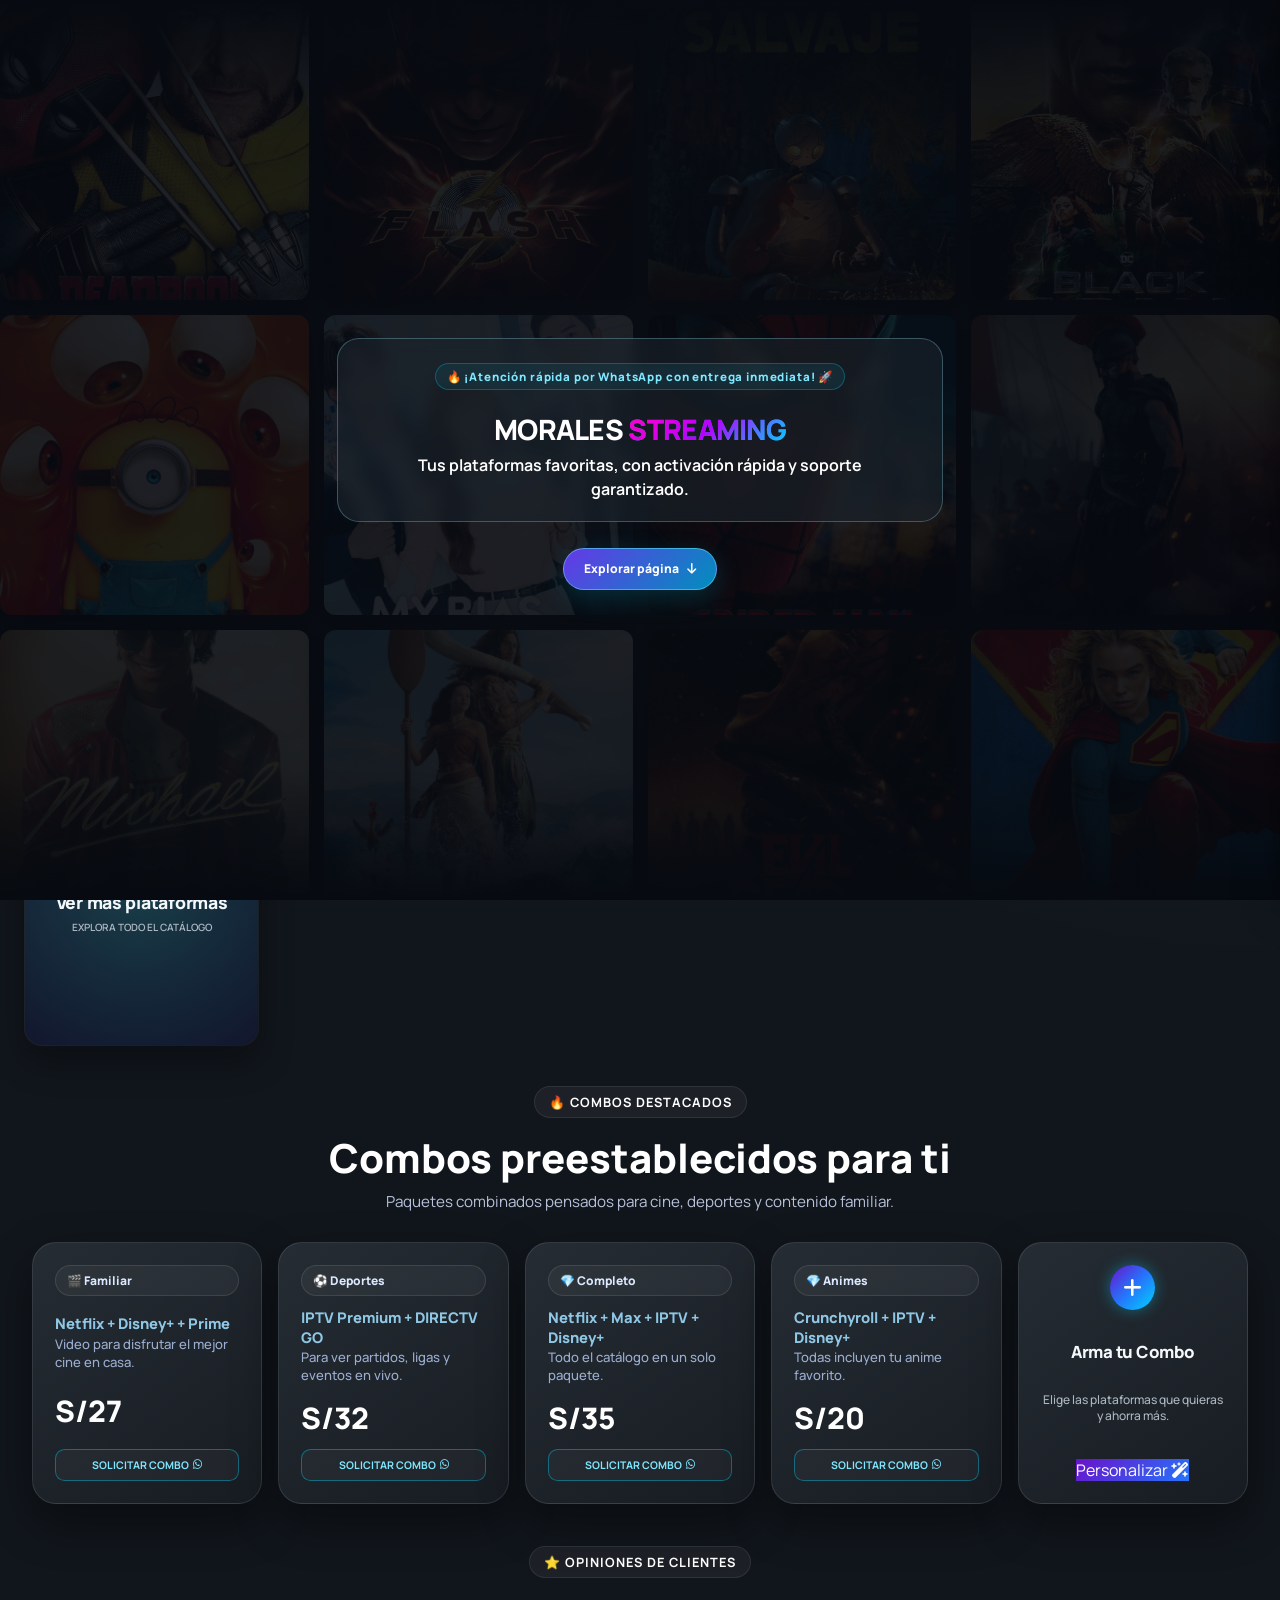
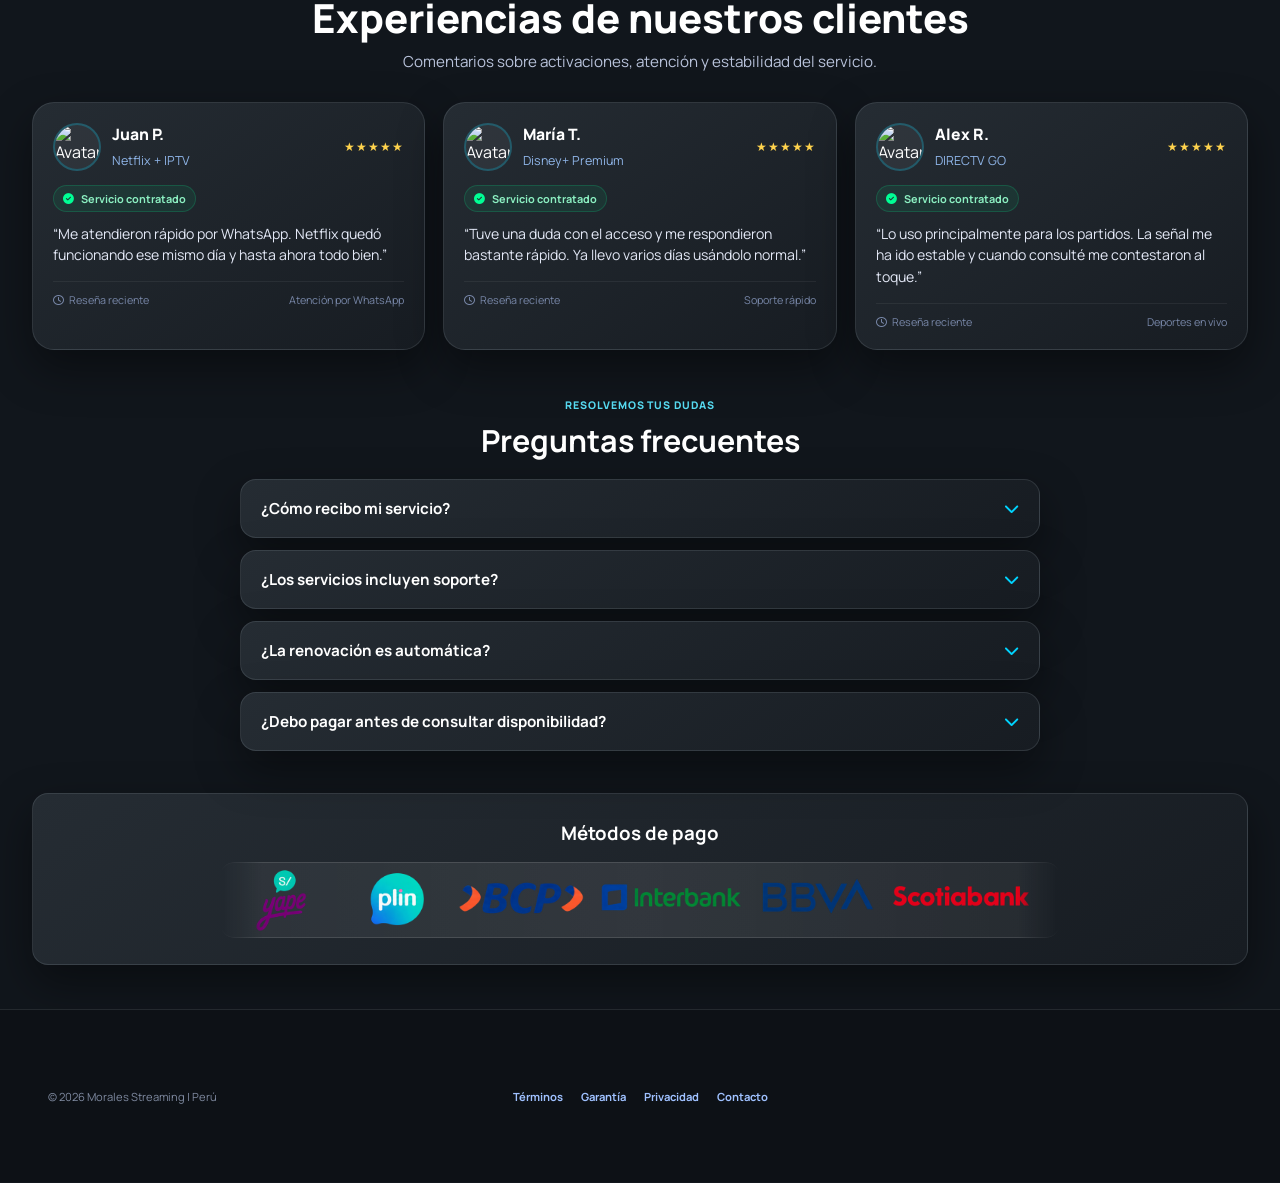
==== commit 78e15ea9: "Mejorar menú móvil y actualización de marca" ====
--- a/index.html
+++ b/index.html
@@ -46,6 +46,7 @@
   <link rel="stylesheet" href="css/theme.css" />
 </head>
 <body>
+  <div class="site-refresh-progress" id="siteRefreshProgress" aria-hidden="true"></div>
 
   <!-- LOADER PROMOCIONAL -->
   <div class="loader" id="loader">
@@ -80,15 +81,19 @@
       </a>
 
       <!-- TEXTO SOLO PARA CELULAR -->
-      <div class="mobile-brand-name">
-        MORALES <strong>STREAMING</strong>
-      </div>
+      <a href="?sync=1" class="brand-refresh-link" title="Actualizar catálogo">
+        <div class="mobile-brand-name">
+          MORALES <strong>STREAMING</strong>
+        </div>
+      </a>
 
 <!-- TEXTO DE PC -->
-<div class="brand-mini" aria-label="Morales Streaming">
-  <span class="brand-morales">MORALES</span>
-  <span class="brand-streaming">STREAMING</span>
-</div>
+<a href="?sync=1" class="brand-refresh-link" aria-label="Actualizar catálogo de Morales Streaming" title="Actualizar catálogo">
+  <div class="brand-mini">
+    <span class="brand-morales">MORALES</span>
+    <span class="brand-streaming">STREAMING</span>
+  </div>
+</a>
 
     </div>
 
@@ -714,7 +719,7 @@
       <div class="checkout-payment-details-v3" id="checkoutPaymentDetails">
         <div class="checkout-payment-total-v3"><span>Total a pagar</span><strong id="checkoutPaymentTotal">—</strong></div>
         <div class="checkout-payment-main-v3">
-          <img id="checkoutPaymentQr" src="assets/payments/yape-qr.jpg" alt="QR de Yape">
+          <img id="checkoutPaymentQr" src="assets/payments/yape-qr.jpg" alt="QR de Yape" role="button" tabindex="0" title="Toca para ampliar el QR" aria-label="Ampliar QR de Yape">
           <div class="checkout-payment-account-v3">
             <small id="checkoutPaymentLabel">Número Yape</small>
             <strong id="checkoutPaymentAccount">935 111 590</strong>
@@ -732,7 +737,7 @@
         </div>
       </div>
 
-      <label class="checkout-confirm-v3"><input id="checkoutConfirmAvailability" type="checkbox"> Confirmar disponibilidad antes de pagar.</label>
+      <label class="checkout-confirm-v3"><input id="checkoutConfirmAvailability" type="checkbox"> Confirmo que revisaré la disponibilidad antes de pagar.</label>
 
       <div class="checkout-actions checkout-actions-v3">
         <button type="button" class="checkout-back" id="checkoutBack"><i class="fa-solid fa-arrow-left"></i> Volver al carrito</button>
@@ -758,7 +763,7 @@
         <button type="button" class="payment-choice" data-payment="transferencia" onclick="selectPaymentOption('transferencia', this)">Transferencia</button>
       </div>
       <div class="qr-box" id="paymentQrBox">
-        <img id="paymentModalQr" src="assets/payments/yape-icon.png" alt="QR de Pago" />
+        <img id="paymentModalQr" src="assets/payments/yape-icon.png" alt="QR de Pago" role="button" tabindex="0" title="Toca para ampliar el QR" aria-label="Ampliar QR de pago" />
       </div>
       <button id="paymentQrZoomButton" class="payment-qr-download" type="button"><i class="fa-solid fa-expand"></i> Ampliar QR</button>
       <div class="phone-copy-box" id="paymentPhoneBox">
@@ -828,14 +833,8 @@
           <small id="detailPriceDuration">Plan mensual</small>
         </div>
 
-        <div class="detail-qty-v3" aria-label="Cantidad">
-          <button id="detailQtyMinus" type="button" aria-label="Restar cantidad"><i class="fa-solid fa-minus"></i></button>
-          <strong id="detailQtyValue">1</strong>
-          <button id="detailQtyPlus" type="button" aria-label="Sumar cantidad"><i class="fa-solid fa-plus"></i></button>
-        </div>
-
-        <button type="button" class="detail-cart-btn-v3" id="detailAddCart"><i class="fa-solid fa-cart-plus"></i> Agregar</button>
-        <button type="button" class="detail-buy-btn-v3" id="detailBuyNow"><i class="fa-solid fa-bolt"></i> Comprar ahora</button>
+        <button type="button" class="detail-cart-btn-v3" id="detailAddCart"><i class="fa-solid fa-cart-plus"></i> Agregar y ver carrito</button>
+        <button type="button" class="detail-buy-btn-v3" id="detailBuyNow"><i class="fa-solid fa-bolt"></i> Ir a checkout</button>
       </div>
     </article>
   </section>
--- a/css/theme.css
+++ b/css/theme.css
@@ -288,13 +288,6 @@
 html:not(.light-mode) .combo-v3-fixed-footer { background: rgba(19,24,30,.96) !important; border-color: rgba(201,215,223,.13) !important; }
 html:not(.light-mode) #cart-modal { background: #171c22 !important; }
 html:not(.light-mode) .footer-v3-links { background: #0d1116 !important; border-color: rgba(201,215,223,.12) !important; }
-/* En la página principal el banner queda visual; el mensaje completo vive en la bienvenida. */
-header > .hero-modern { min-height: 250px !important; padding: 12px 16px !important; background: transparent !important; box-shadow: none !important; }
-header > .hero-modern > .promo-loader-tag,
-header > .hero-modern > h1,
-header > .hero-modern > .hero-sub { display: none !important; }
-header > .hero-modern .hero-streaming-bg { opacity: .62 !important; }
-
 /* Catálogo: una sola imagen oscurecida como fondo continuo bajo el navbar. */
 header { display: none !important; }
 body {
@@ -343,6 +336,16 @@
 html.light-mode .auto-promo-banner { background: rgba(255,250,244,.30) !important; }
 .dashboard-filter-section + .auto-promo-banner { margin-top: 0 !important; margin-bottom: 22px; }
 .dashboard-filter-section { margin-top: 230px !important; }
+/* En escritorio, las portadas respetan el mismo ancho y eje del navbar. */
+@media (min-width:901px) {
+  .catalog-bg-layer {
+    width: min(1250px, calc(100% - 64px));
+    left: 50%;
+    right: auto;
+    transform: translateX(-50%);
+    border-radius: 0 0 18px 18px;
+  }
+}
 @media (max-width:650px) {
   .catalog-bg-layer { top: 60px !important; height: 335px; background-size: 100% 335px, 25% 335px, 25% 335px, 25% 335px, 25% 335px; }
   .catalog-bg-layer::after { height: 335px; }
@@ -492,6 +495,11 @@
 html.light-mode .combo-v3-panel .combo-v3-hint { color: #60778b !important; }
 html.light-mode .combo-v3-panel .combo-v3-buy { background: linear-gradient(105deg,#2ba9c2,#69d4e3) !important; color: #073443 !important; box-shadow: 0 7px 16px rgba(28,145,170,.16) !important; }
 html.light-mode .combo-v3-panel .combo-v3-buy:disabled { background: #b9dce5 !important; color: #668997 !important; opacity: .78 !important; box-shadow: none !important; }
+html.light-mode .checkout-confirm-v3 {
+  background: #edf5f7 !important;
+  border-color: #8ab8c5 !important;
+  color: #294f62 !important;
+}
 
 html.light-mode .combo-premium-card { transition: transform .24s ease, box-shadow .24s ease, border-color .24s ease !important; }
 html.light-mode .combo-premium-card:hover { transform: translateY(-7px) scale(1.035) !important; z-index: 3; border-color: #42c5df !important; box-shadow: 0 18px 38px rgba(22,63,91,.20) !important; }
@@ -576,7 +584,7 @@
 html.light-mode .combo-premium-card h3 + p { color: #5b6f80 !important; }
 html.light-mode .combo-premium-card h3 + p .combo-platforms { color: #2d6078 !important; }
 @media (max-width: 650px) {
-  #cardsContainer .product-card-v3 .product-visual-v3 { height: 126px !important; }
+  #cardsContainer .product-card-v3 .product-visual-v3 { height: 120px !important; }
 }
 html.light-mode .combo-premium-card p { color: #5b6f80 !important; }
 html.light-mode .combo-premium-card .combo-price-mini { color: #07876f !important; text-shadow: none !important; }
@@ -664,8 +672,8 @@
 @media (min-width: 651px) {
   .top-bar-container .search-box,
   .top-bar-container .search-box:focus-within {
-    width: 285px !important;
-    min-width: 285px !important;
+    width: 230px !important;
+    min-width: 230px !important;
     padding: 8px 14px !important;
     justify-content: flex-start !important;
   }
@@ -725,6 +733,89 @@
 }
 html:not(.light-mode) #cardsContainer .product-card-v3 .product-visual-v3 {
   border-bottom-color: rgba(96,215,235,.48) !important;
+}
+
+/* Barra inferior móvil: contraste sólido y legible en modo claro. */
+@media (max-width:650px) {
+  html.light-mode .mobile-bottom-nav {
+    background: #f8fbfd !important;
+    border-top-color: #b7ccd6 !important;
+    box-shadow: 0 -8px 24px rgba(31,62,78,.18) !important;
+    backdrop-filter: none !important;
+    -webkit-backdrop-filter: none !important;
+  }
+  html.light-mode .mobile-nav-item { color: #536a7b !important; }
+  html.light-mode .mobile-nav-item.active,
+  html.light-mode .mobile-nav-item:active { color: #087f9f !important; }
+  html.light-mode .mobile-nav-item.active::before {
+    background: #087f9f !important;
+    box-shadow: none !important;
+  }
+}
+
+/* En celulares apaisados el ancho supera 650px, pero debe conservarse la navegación móvil. */
+@media (orientation: landscape) and (max-height: 600px) and (max-width: 1000px) {
+  .mobile-bottom-nav { display: grid !important; }
+  .mobile-search-btn, .mobile-more-btn { display: grid !important; }
+  .top-actions, .desktop-info-link, .top-links { display: none !important; }
+  .top-bar { justify-content: flex-start !important; }
+  .brand-left-box { margin-right: auto !important; }
+  .mobile-search-btn { margin-left: auto !important; }
+  .top-bar-container { min-height: 62px !important; }
+  .catalog-bg-layer { top: 62px !important; }
+}
+
+/* El modo oscuro usa grafito, también en la barra inferior móvil. */
+html:not(.light-mode) .mobile-bottom-nav {
+  background: #11161b !important;
+  border-top-color: #39444d !important;
+  box-shadow: 0 -8px 24px rgba(0,0,0,.45) !important;
+}
+html:not(.light-mode) .mobile-nav-item { color: #a5b1bb !important; }
+html:not(.light-mode) .mobile-nav-item.active,
+html:not(.light-mode) .mobile-nav-item:active { color: #58d9ef !important; }
+html:not(.light-mode) .mobile-nav-item.active::before {
+  background: #58d9ef !important;
+  box-shadow: none !important;
+}
+html:not(.light-mode) .more-menu {
+  background: #171d22 !important;
+  border-color: #3b474f !important;
+  box-shadow: 0 22px 60px rgba(0,0,0,.58) !important;
+}
+html:not(.light-mode) .more-menu button:hover,
+html:not(.light-mode) .more-menu a:hover,
+html:not(.light-mode) .more-menu button:focus-visible,
+html:not(.light-mode) .more-menu a:focus-visible {
+  background: #222c33 !important;
+}
+html:not(.light-mode) .more-menu i { color: #58d9ef !important; }
+html:not(.light-mode) .more-menu small { color: #9eabb4 !important; }
+
+/* Botón “volver arriba”: misma familia visual que el resto de cada tema. */
+html:not(.light-mode) .scroll-top-float {
+  background: #1a2228 !important;
+  border-color: #45616c !important;
+  color: #58d9ef !important;
+  box-shadow: 0 8px 20px rgba(0,0,0,.42) !important;
+}
+html:not(.light-mode) .scroll-top-float:hover {
+  background: #26343b !important;
+  color: #8cecf8 !important;
+  border-color: #58d9ef !important;
+  box-shadow: 0 10px 22px rgba(0,0,0,.48) !important;
+}
+html.light-mode .scroll-top-float {
+  background: #f7fbfd !important;
+  border-color: #7fb8c7 !important;
+  color: #087f9f !important;
+  box-shadow: 0 8px 20px rgba(31,62,78,.18) !important;
+}
+html.light-mode .scroll-top-float:hover {
+  background: #e2f1f5 !important;
+  color: #075f78 !important;
+  border-color: #087f9f !important;
+  box-shadow: 0 10px 22px rgba(31,62,78,.22) !important;
 }
 
 /* Durante una búsqueda, el carrusel no debe competir con los resultados. */
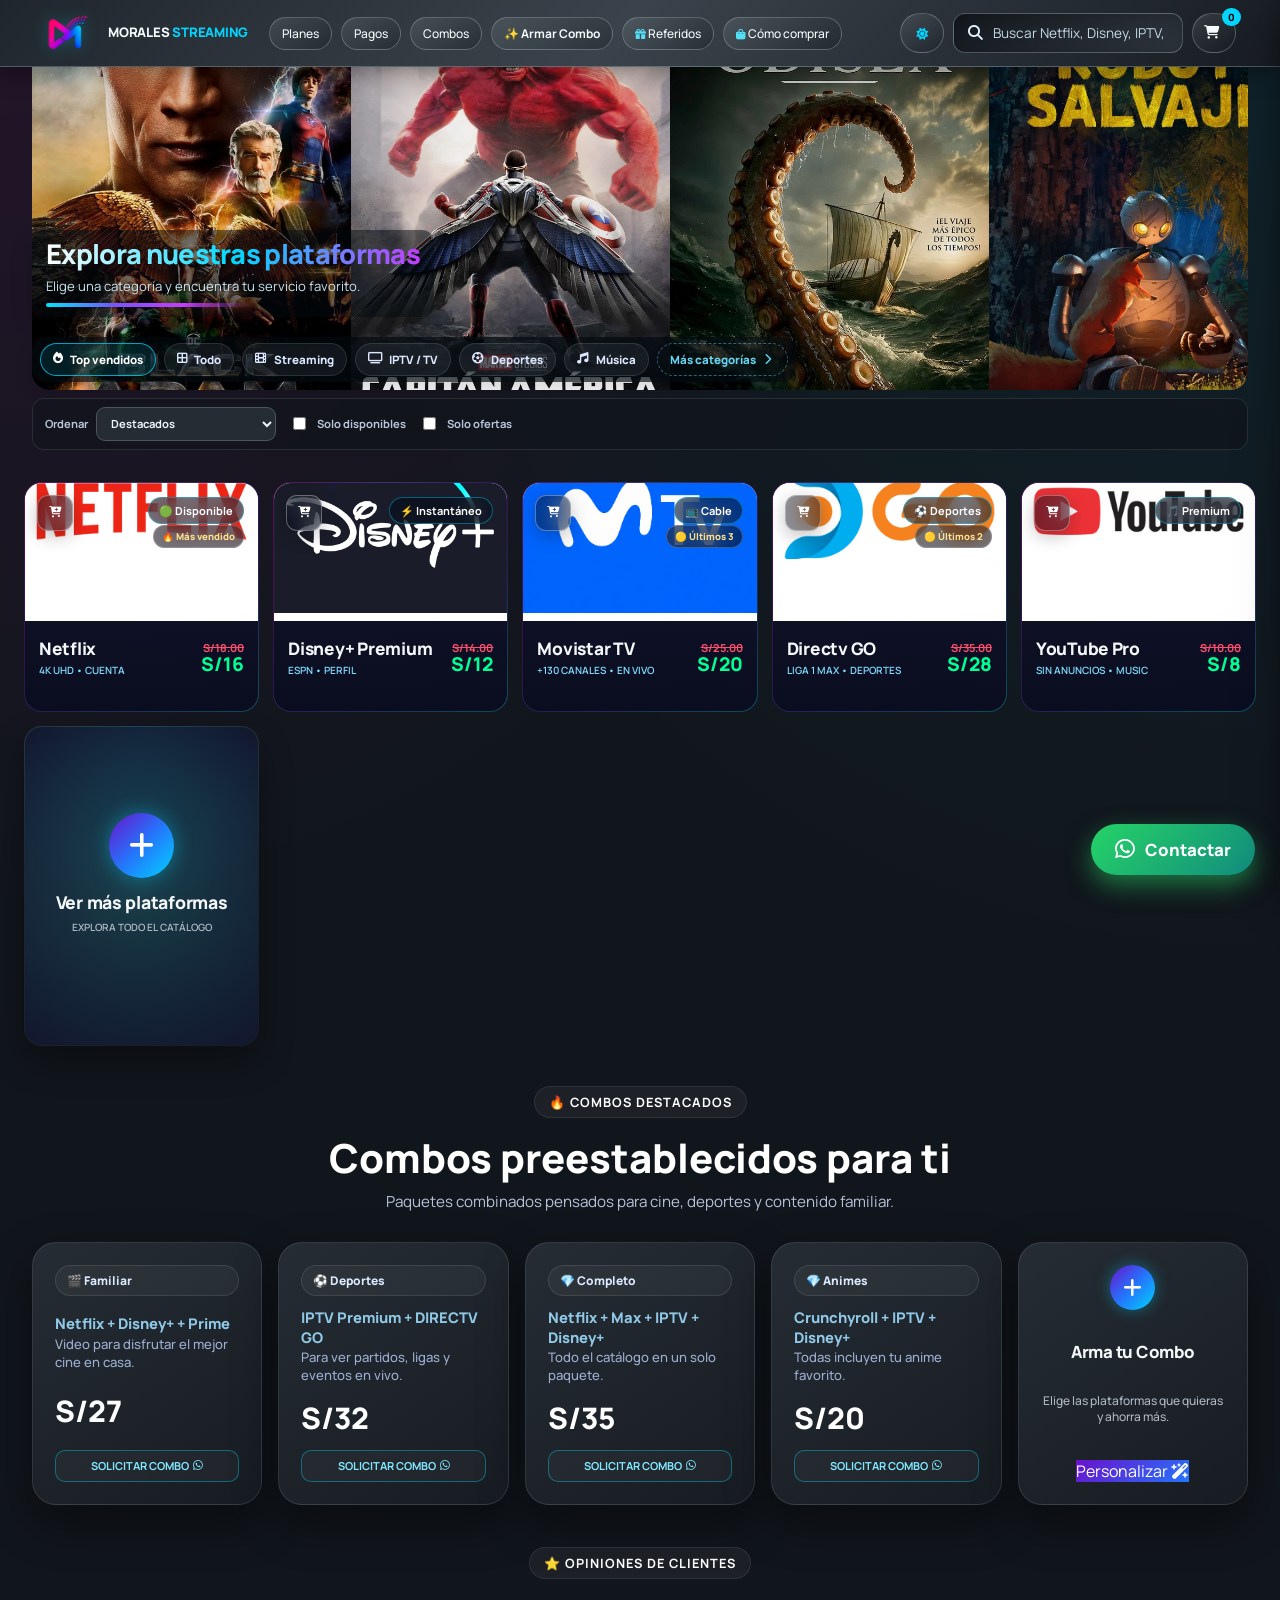
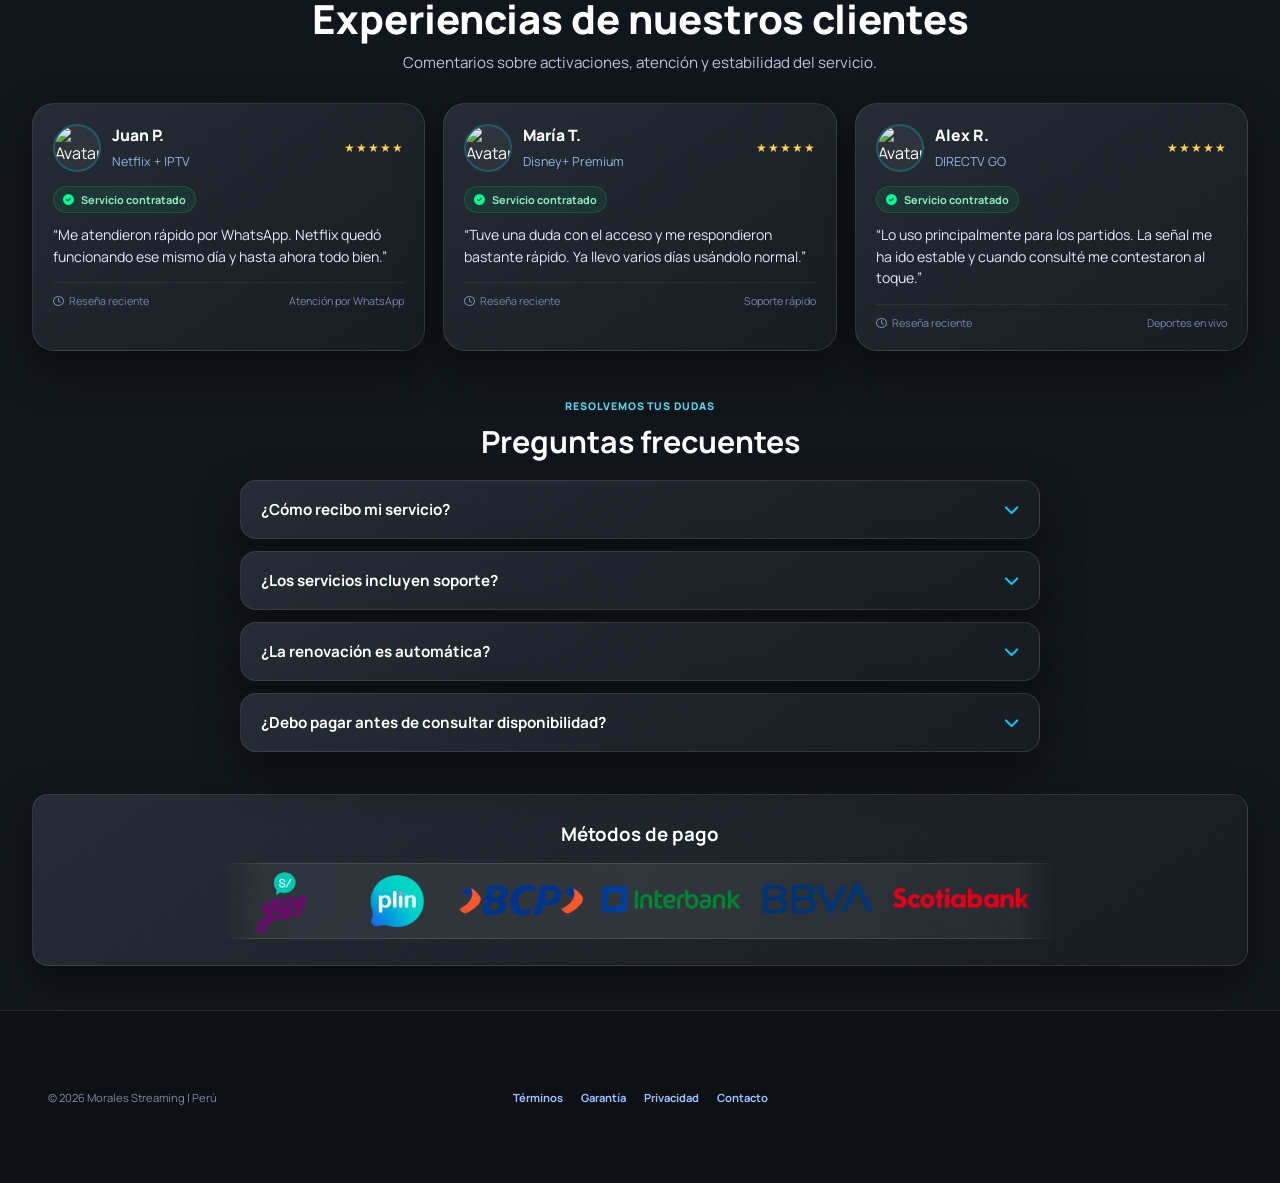
==== commit c1005885: "Update index.html" ====
--- a/index.html
+++ b/index.html
@@ -48,23 +48,7 @@
 <body>
   <div class="site-refresh-progress" id="siteRefreshProgress" aria-hidden="true"></div>
 
-  <!-- LOADER PROMOCIONAL -->
-  <div class="loader" id="loader">
-    <div class="loader-orb loader-orb-one"></div>
-    <div class="loader-orb loader-orb-two"></div>
-
-    <div class="promo-loader-box">
-      <div class="loader-logo"><span class="loader-brand-morales">MORALES</span> <span class="loader-brand-streaming">STREAMING</span></div>
-
-      <span class="promo-loader-tag">🔥 OFERTAS TODOS LOS DÍAS</span>
-
-      <h2>Todo listo para disfrutar</h2>
-
-      <p>Activación inmediata · Soporte por WhatsApp</p>
-
-      <div class="loader-spinner-bar"></div>
-    </div>
-  </div>
+
 
 <!-- NAVBAR FIJA -->
 <div class="top-bar-container">
--- a/css/theme.css
+++ b/css/theme.css
@@ -14,6 +14,34 @@
 html.light-mode body {
   background: radial-gradient(circle at top left, rgba(255, 0, 204, .055), transparent 32%), radial-gradient(circle at top right, rgba(0, 142, 174, .065), transparent 35%), var(--bg-body);
 }
+
+/* Carga breve al actualizar el catálogo desde la marca. */
+.site-refresh-progress {
+  position: fixed;
+  top: 0;
+  left: 0;
+  z-index: 100200;
+  width: 0;
+  height: 3px;
+  opacity: 0;
+  pointer-events: none;
+  background: linear-gradient(90deg, #00d9ff, #8d48ff, #00d9ff);
+  box-shadow: 0 0 10px rgba(0, 217, 255, .8);
+}
+.site-refresh-progress.is-loading {
+  width: 72%;
+  opacity: 1;
+  transition: width .24s ease-out, opacity .12s ease;
+}
+.brand-refresh-link {
+  display: inline-flex;
+  align-items: center;
+  color: inherit;
+  text-decoration: none;
+  cursor: pointer;
+}
+.brand-refresh-link:hover { opacity: .86; }
+.brand-refresh-link:focus-visible { outline: 2px solid #71e7ff; outline-offset: 4px; border-radius: 6px; }
 html.light-mode .top-bar-container,
 html.light-mode .top-bar { background: rgba(255,255,255,.94) !important; border-color: rgba(25,48,82,.12) !important; }
 html.light-mode .brand-mini .brand-morales,
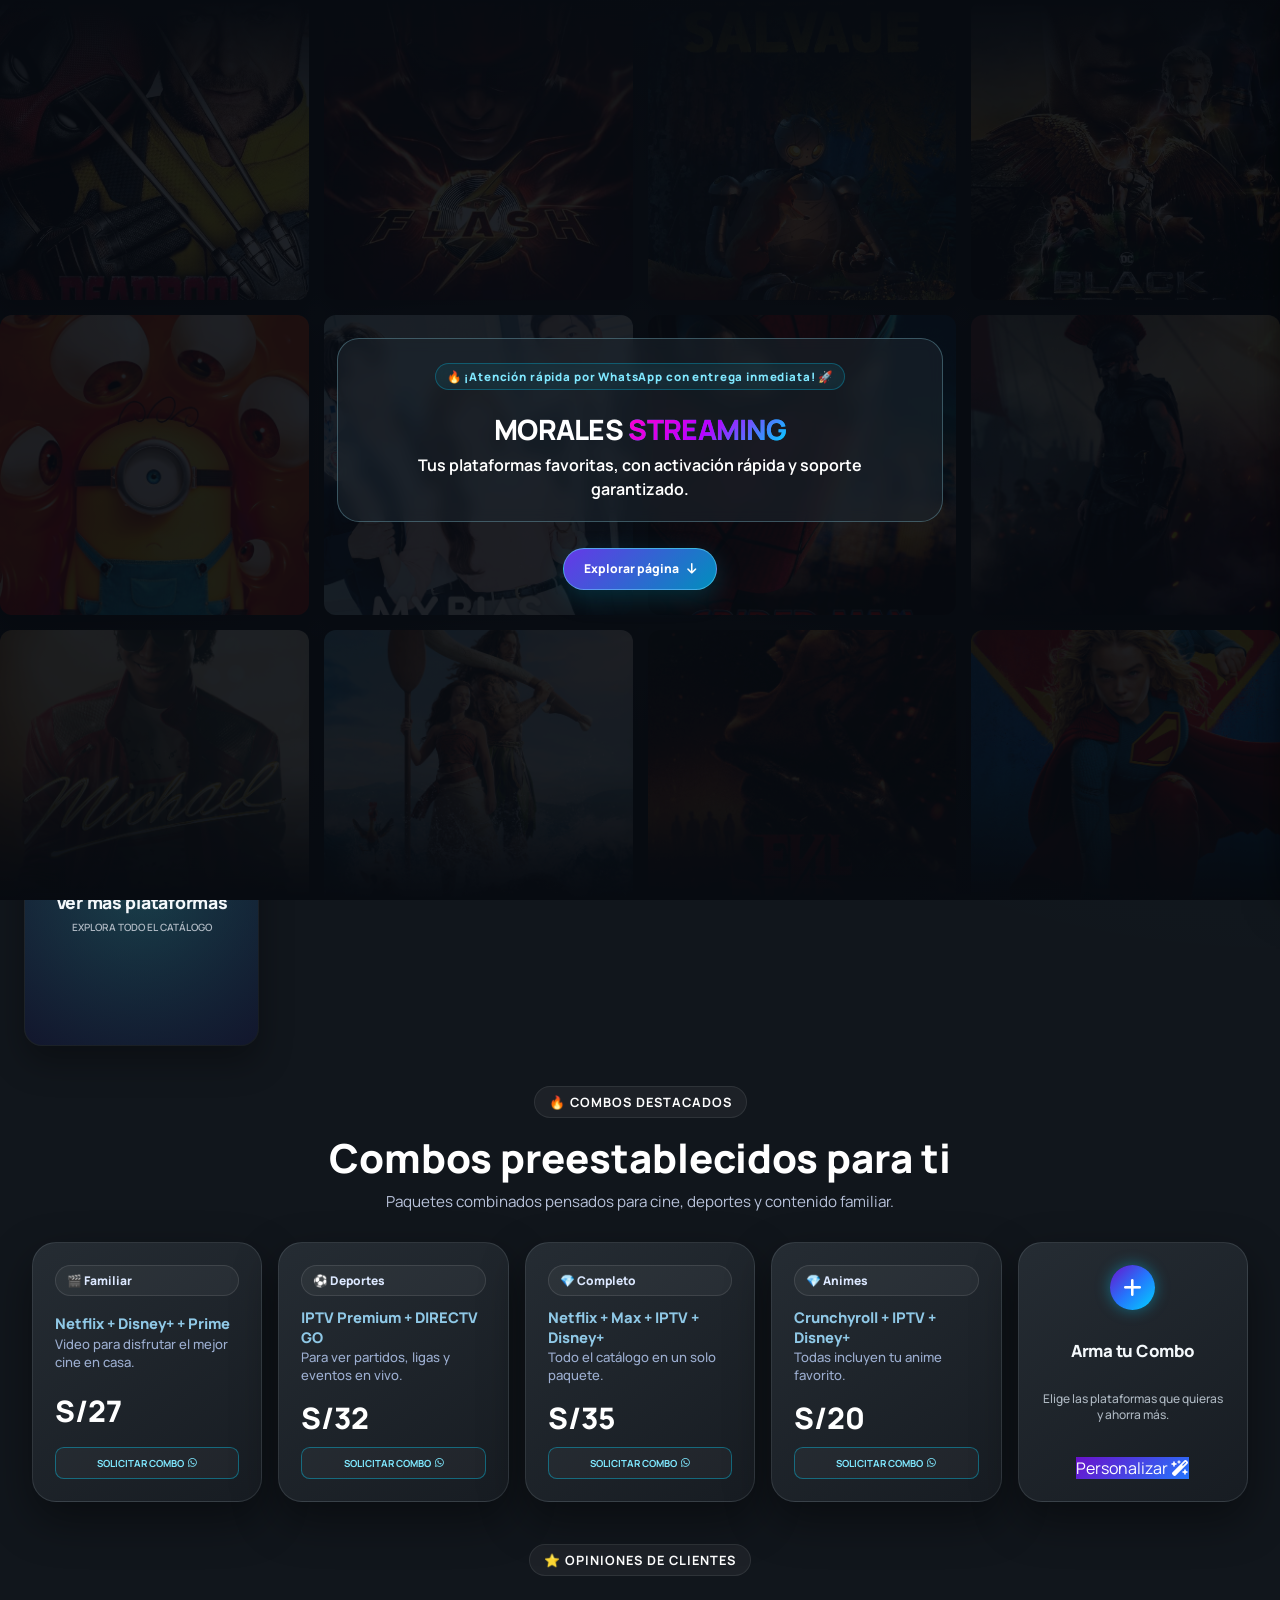
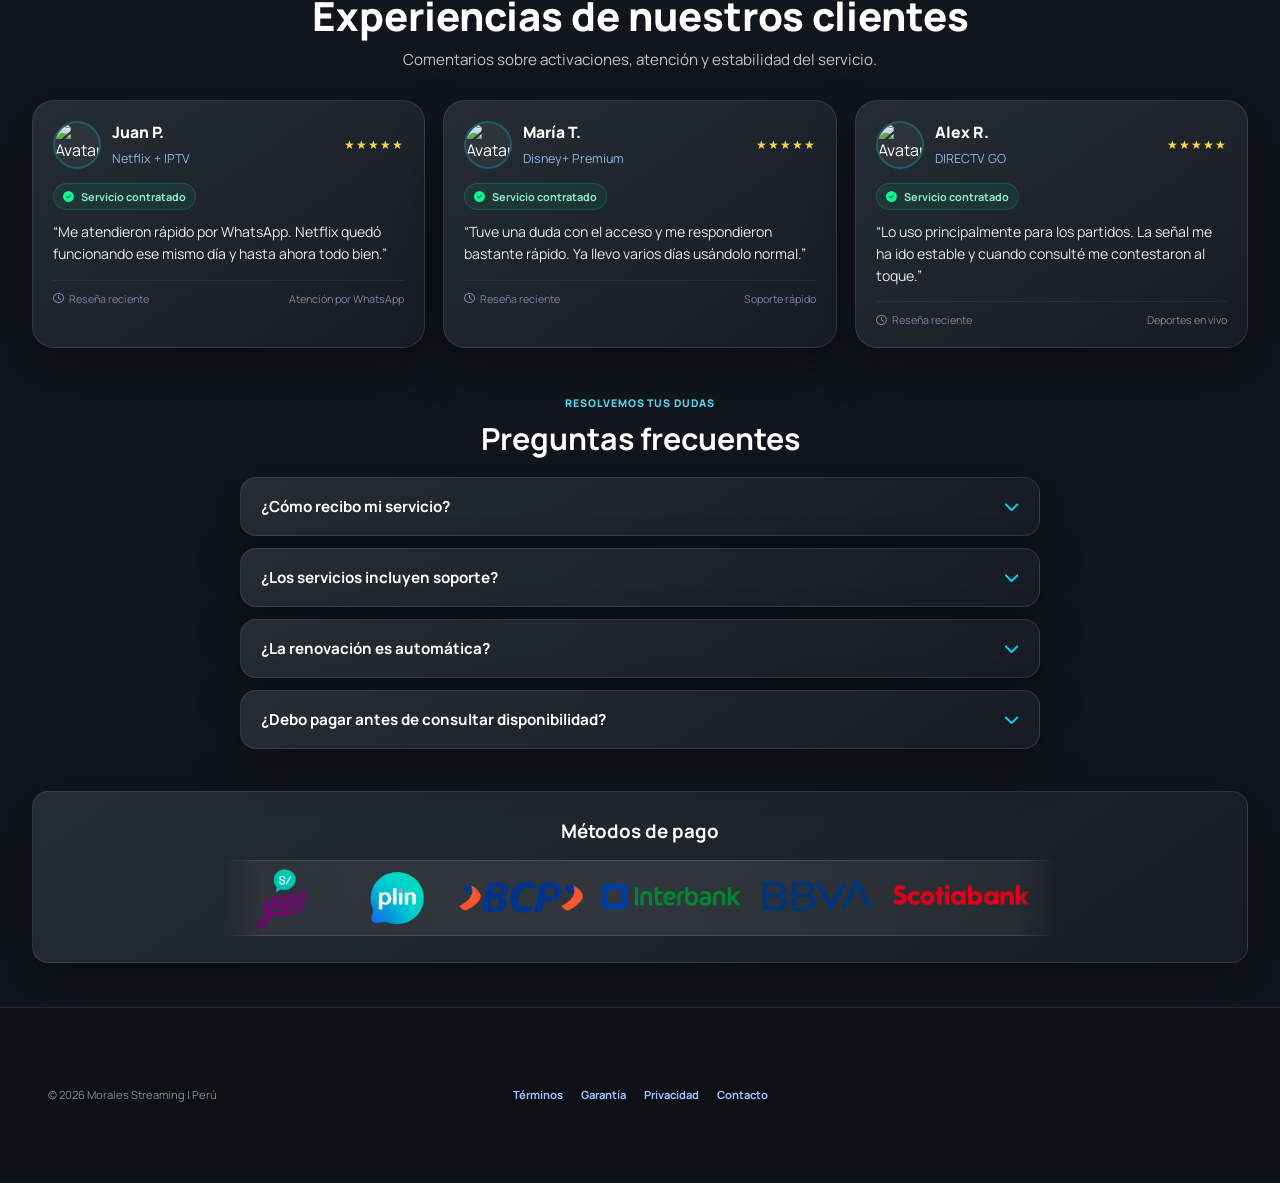
==== commit 8bb2b31f: "Update index.html" ====
--- a/index.html
+++ b/index.html
@@ -48,7 +48,23 @@
 <body>
   <div class="site-refresh-progress" id="siteRefreshProgress" aria-hidden="true"></div>
 
-
+  <!-- LOADER PROMOCIONAL -->
+  <div class="loader" id="loader">
+    <div class="loader-orb loader-orb-one"></div>
+    <div class="loader-orb loader-orb-two"></div>
+
+    <div class="promo-loader-box">
+      <div class="loader-logo"><span class="loader-brand-morales">MORALES</span> <span class="loader-brand-streaming">STREAMING</span></div>
+
+      <span class="promo-loader-tag">🔥 OFERTAS TODOS LOS DÍAS</span>
+
+      <h2>Todo listo para disfrutar</h2>
+
+      <p>Activación inmediata · Soporte por WhatsApp</p>
+
+      <div class="loader-spinner-bar"></div>
+    </div>
+  </div>
 
 <!-- NAVBAR FIJA -->
 <div class="top-bar-container">
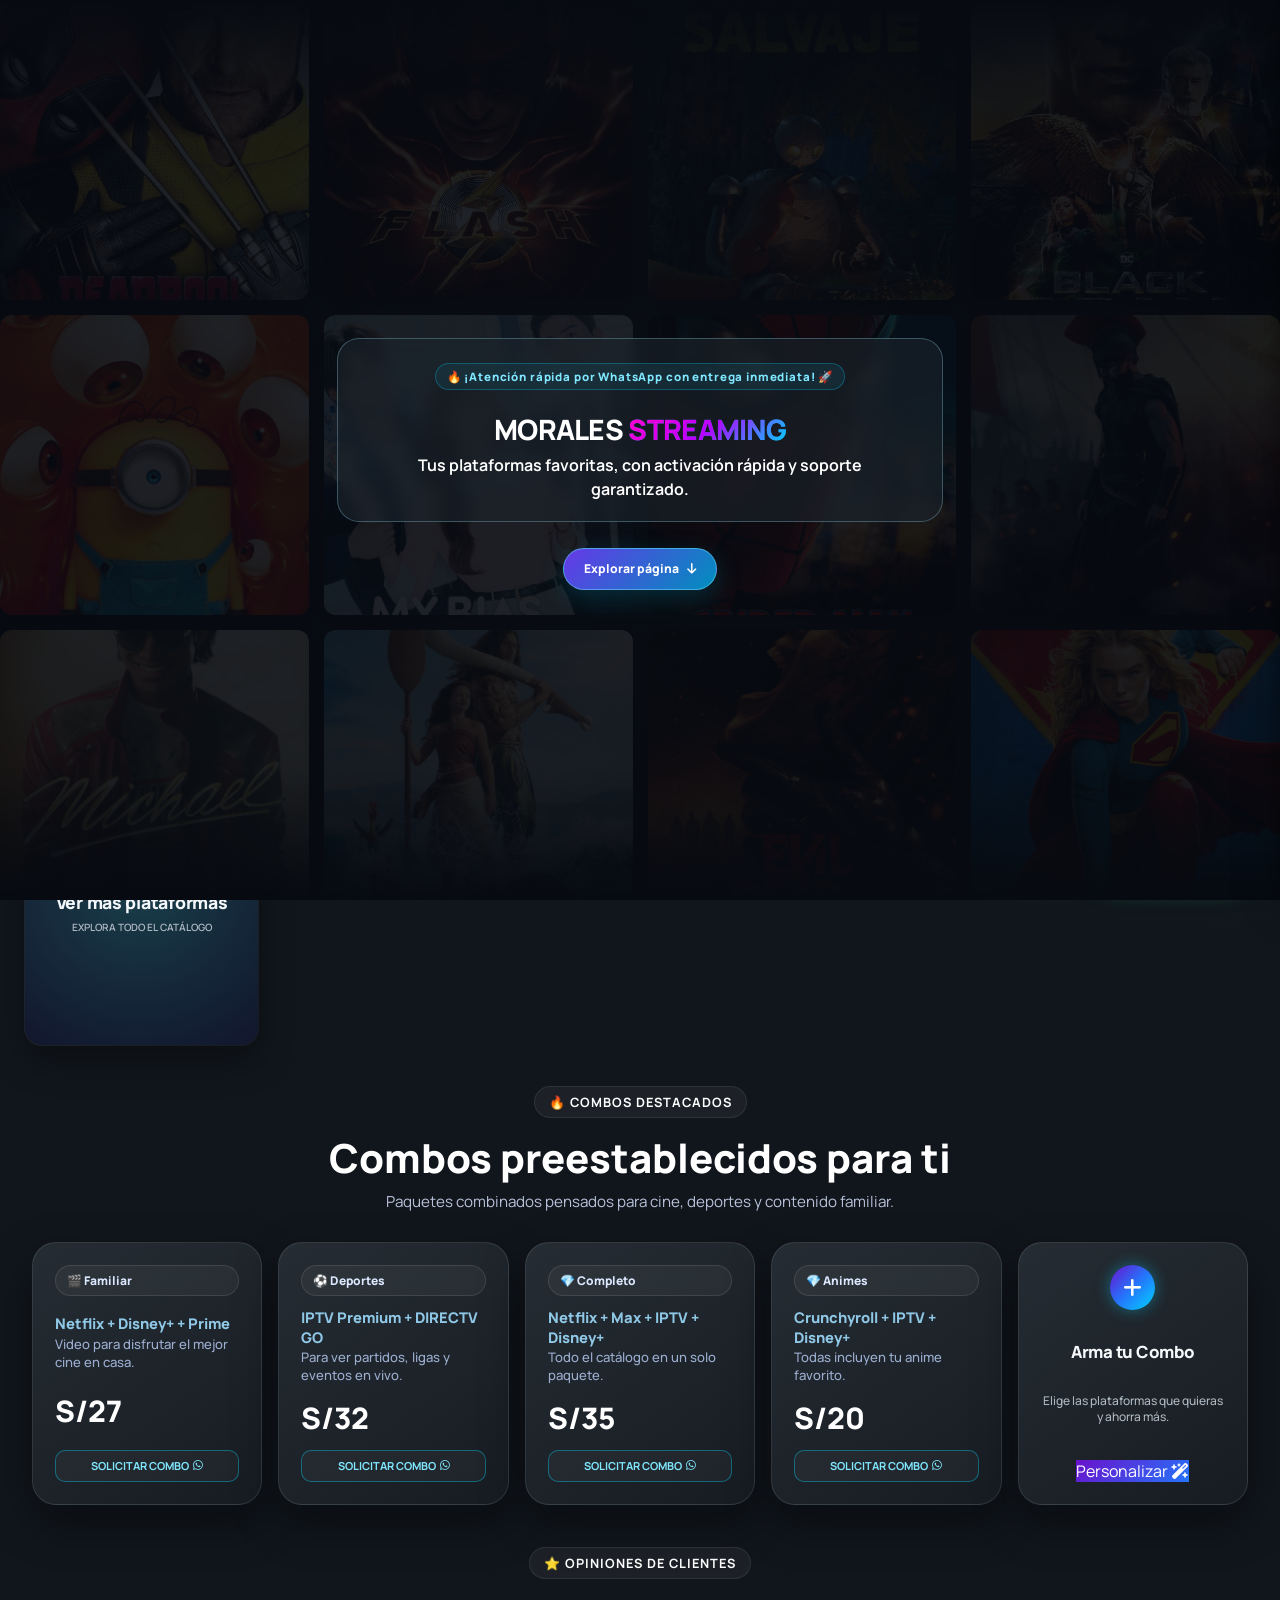
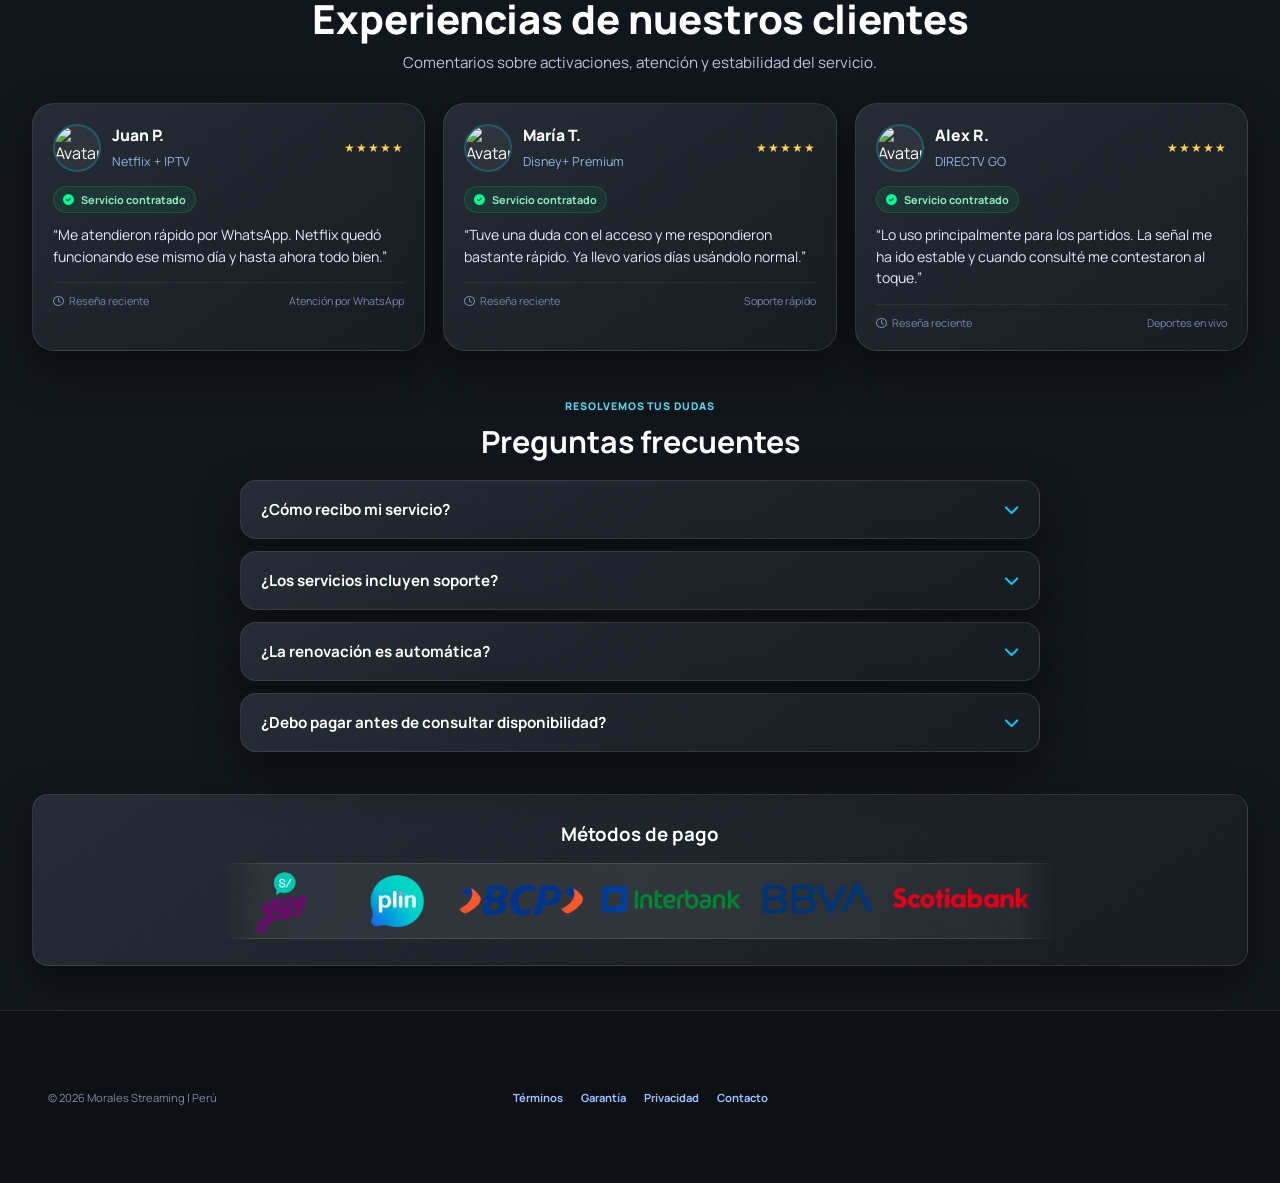
==== commit 50e0eb9b: "Corregir aparicion inicial de bienvenida" ====
--- a/index.html
+++ b/index.html
@@ -32,6 +32,8 @@
         document.documentElement.classList.add("skip-welcome");
         pageUrl.searchParams.delete("sync");
         window.history.replaceState(null, "", pageUrl.toString());
+      } else {
+        document.documentElement.classList.add("welcome-pending");
       }
     } catch (error) {}
     try {
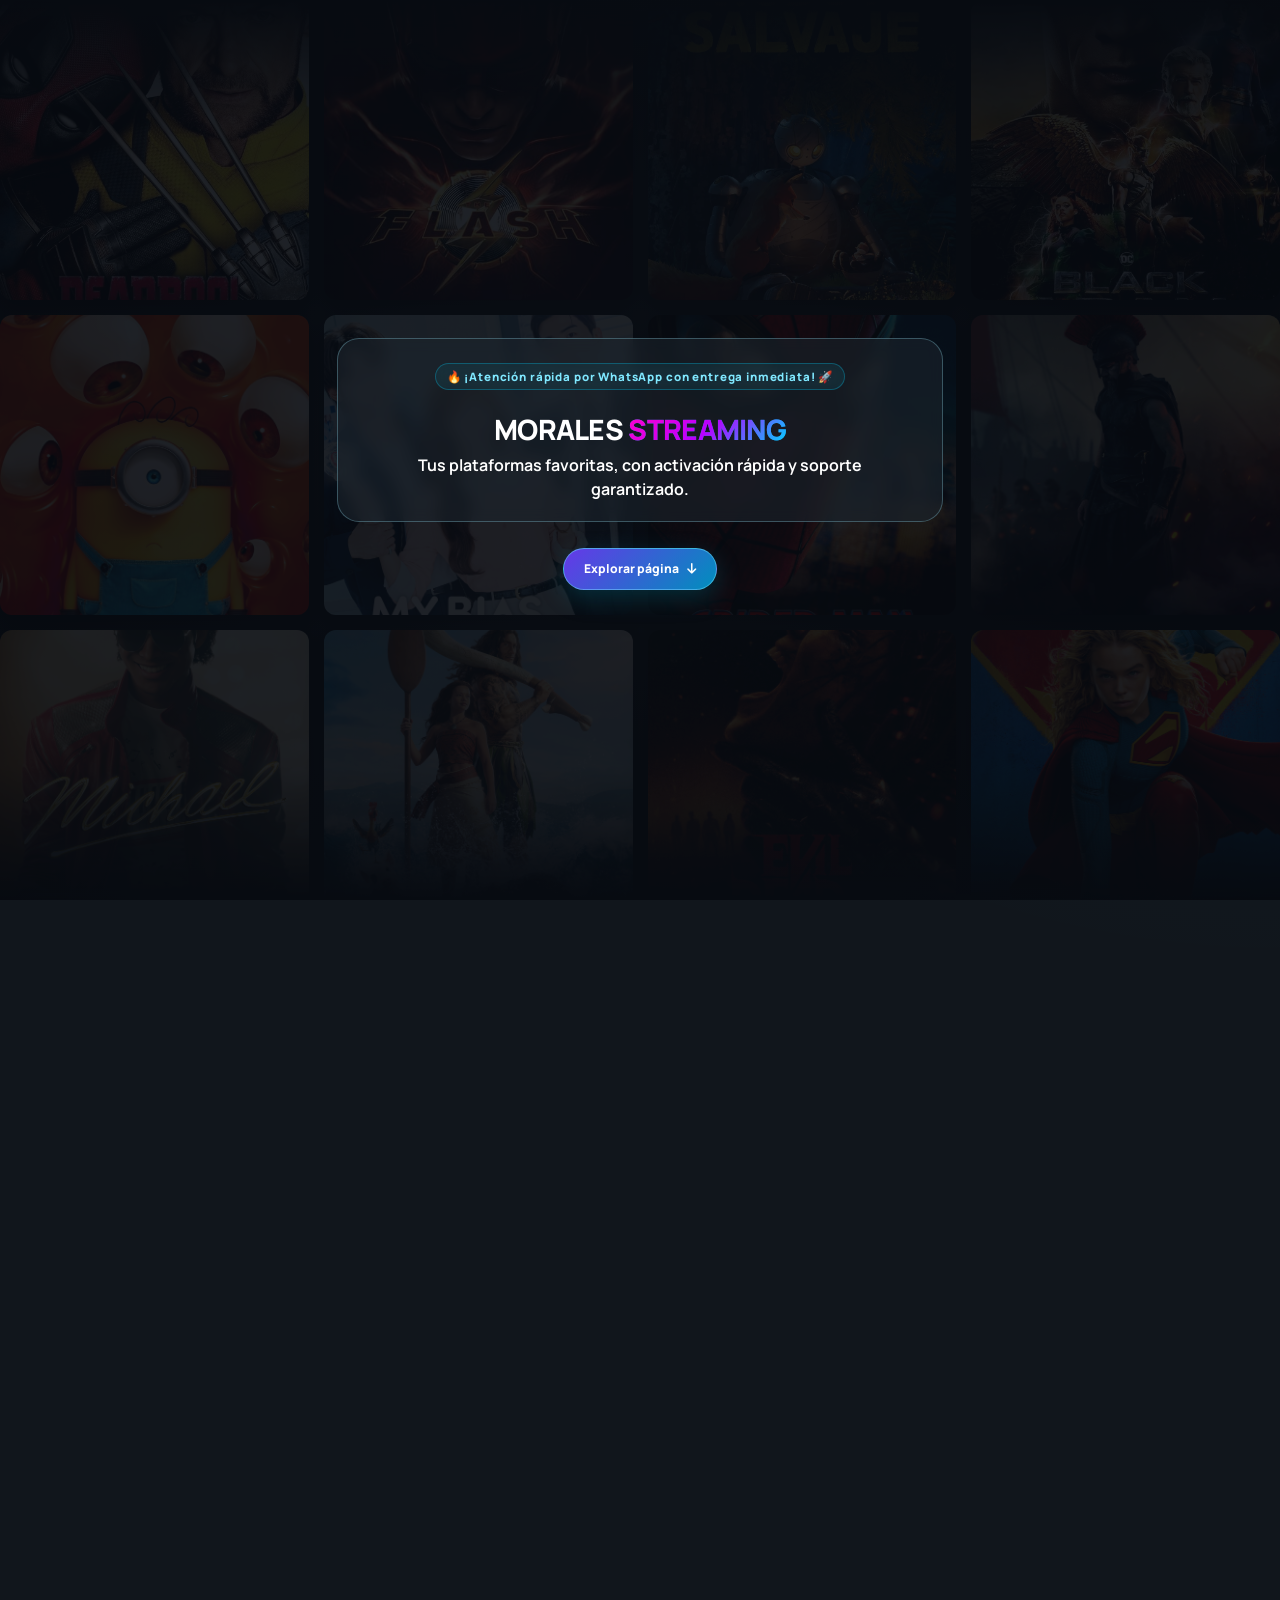
==== commit a15ee5dd: "Agregar boton de tema en movil" ====
--- a/index.html
+++ b/index.html
@@ -130,6 +130,16 @@
       <i class="fa-solid fa-magnifying-glass"></i>
     </button>
 
+    <!-- MODO CLARO / OSCURO SOLO CELULAR -->
+    <button
+      type="button"
+      class="mobile-theme-btn"
+      data-theme-toggle
+      aria-label="Activar modo claro"
+      title="Activar modo claro"
+    >
+      <i class="fa-solid fa-sun" aria-hidden="true"></i>
+    </button>
 
     <!-- MENÚ DE INFORMACIÓN / MÁS -->
     <button type="button" id="mobileMoreBtn" class="mobile-more-btn" aria-label="Más opciones" aria-expanded="false">
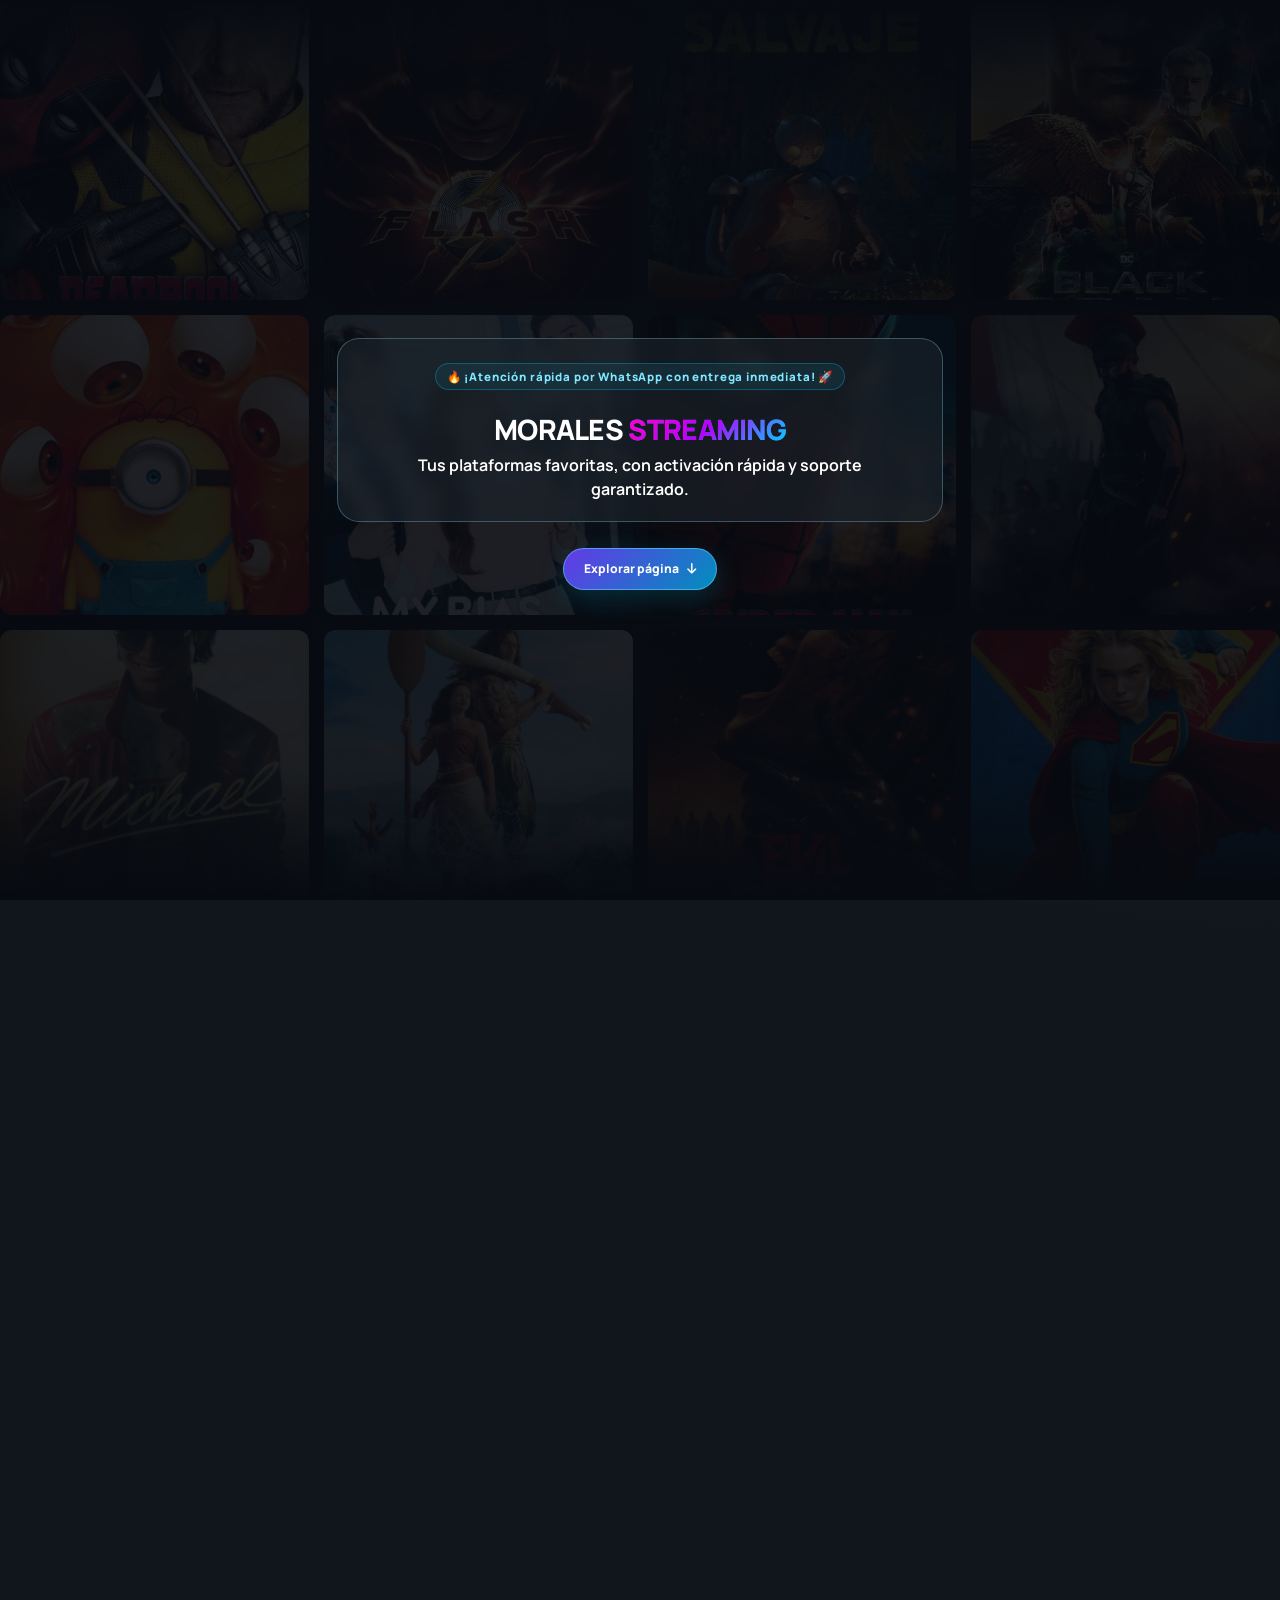
==== commit 86278cf6: "Quitar tema del menu movil" ====
--- a/index.html
+++ b/index.html
@@ -207,7 +207,6 @@
   <div class="more-menu" id="moreMenu" aria-hidden="true">
     <button type="button" data-info-panel="referrals"><i class="fa-solid fa-gift"></i><span><strong>Programa de referidos</strong><small>Invita y gana descuentos</small></span></button>
     <button type="button" data-info-panel="howto"><i class="fa-solid fa-bag-shopping"></i><span><strong>Cómo comprar</strong><small>Proceso, disponibilidad y renovación</small></span></button>
-    <button type="button" data-theme-toggle><i class="fa-solid fa-sun"></i><span><strong>Modo claro</strong><small>Cambia la apariencia de la tienda</small></span></button>
   </div>
 
   <!-- NAVEGACIÓN INFERIOR SOLO PARA CELULAR -->
--- a/css/theme.css
+++ b/css/theme.css
@@ -49,6 +49,7 @@
 html.light-mode .search-box,
 html.light-mode .top-link,
 html.light-mode .mobile-search-btn,
+html.light-mode .mobile-theme-btn,
 html.light-mode .mobile-more-btn { color: #26334a !important; background: rgba(28,48,78,.045) !important; border-color: rgba(28,48,78,.14) !important; }
 html.light-mode .search-box input { color: #172033; }
 html.light-mode .search-box input::placeholder { color: #7b8798; }
@@ -427,6 +428,7 @@
 html.light-mode .top-link,
 html.light-mode .search-box,
 html.light-mode .mobile-search-btn,
+html.light-mode .mobile-theme-btn,
 html.light-mode .mobile-more-btn { color: #edfaff !important; background: rgba(4,28,47,.22) !important; border-color: rgba(205,241,251,.36) !important; box-shadow: none !important; }
 html.light-mode .top-link:hover,
 html.light-mode .search-box:focus-within { background: rgba(222,249,255,.16) !important; }
@@ -784,7 +786,7 @@
 /* En celulares apaisados el ancho supera 650px, pero debe conservarse la navegación móvil. */
 @media (orientation: landscape) and (max-height: 600px) and (max-width: 1000px) {
   .mobile-bottom-nav { display: grid !important; }
-  .mobile-search-btn, .mobile-more-btn { display: grid !important; }
+  .mobile-search-btn, .mobile-theme-btn, .mobile-more-btn { display: grid !important; }
   .top-actions, .desktop-info-link, .top-links { display: none !important; }
   .top-bar { justify-content: flex-start !important; }
   .brand-left-box { margin-right: auto !important; }
